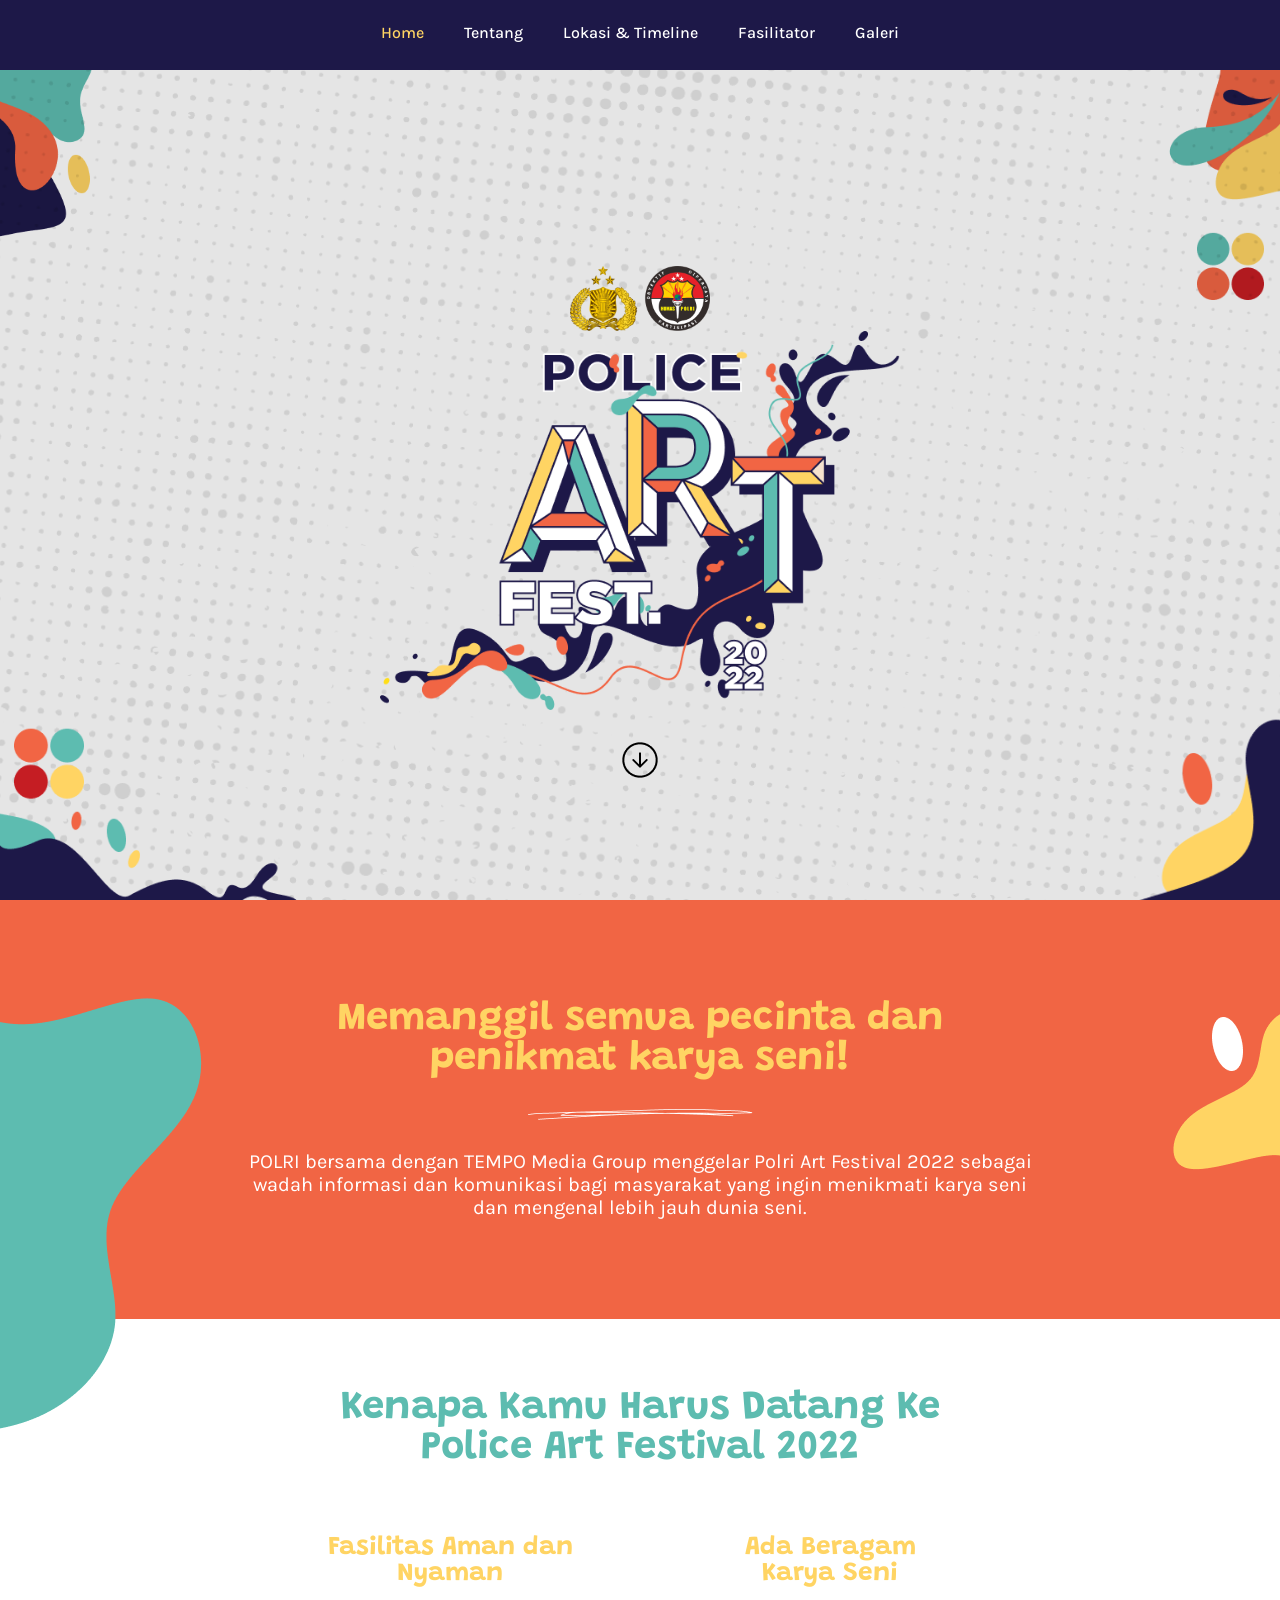
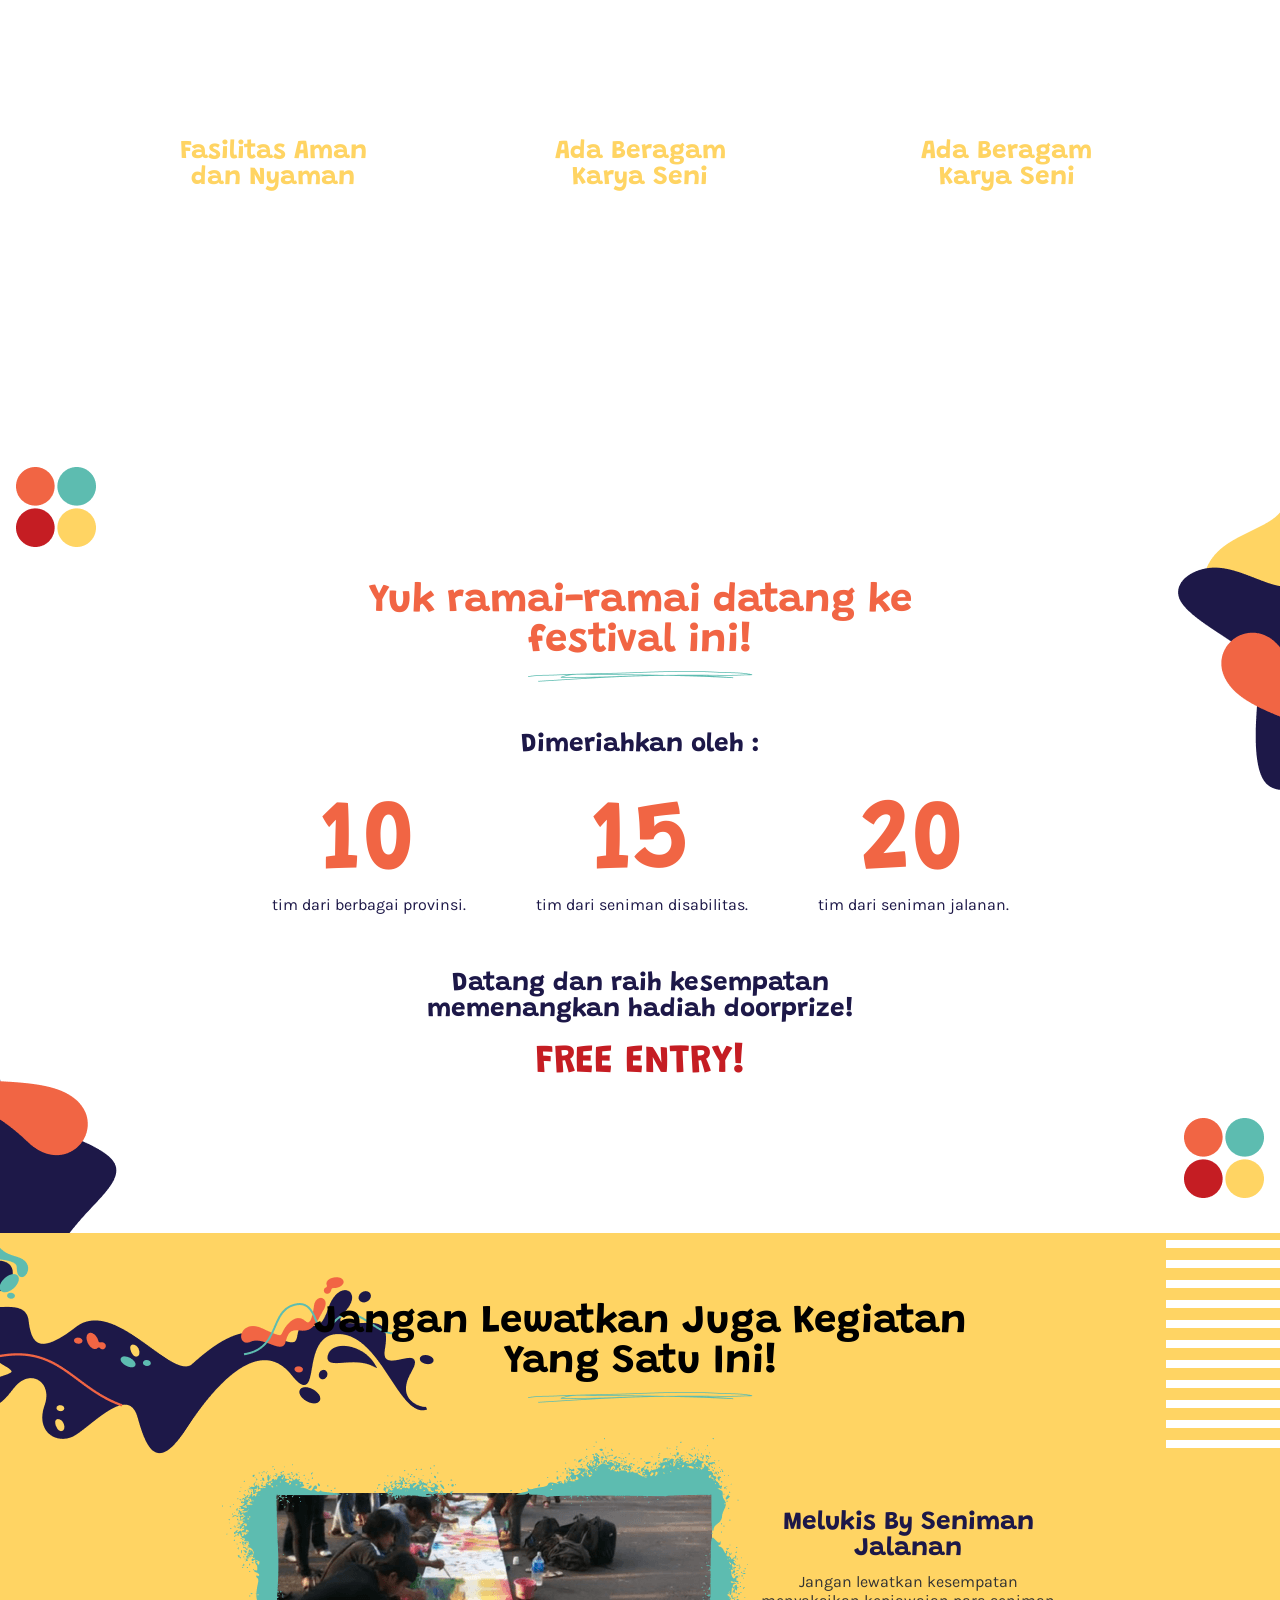
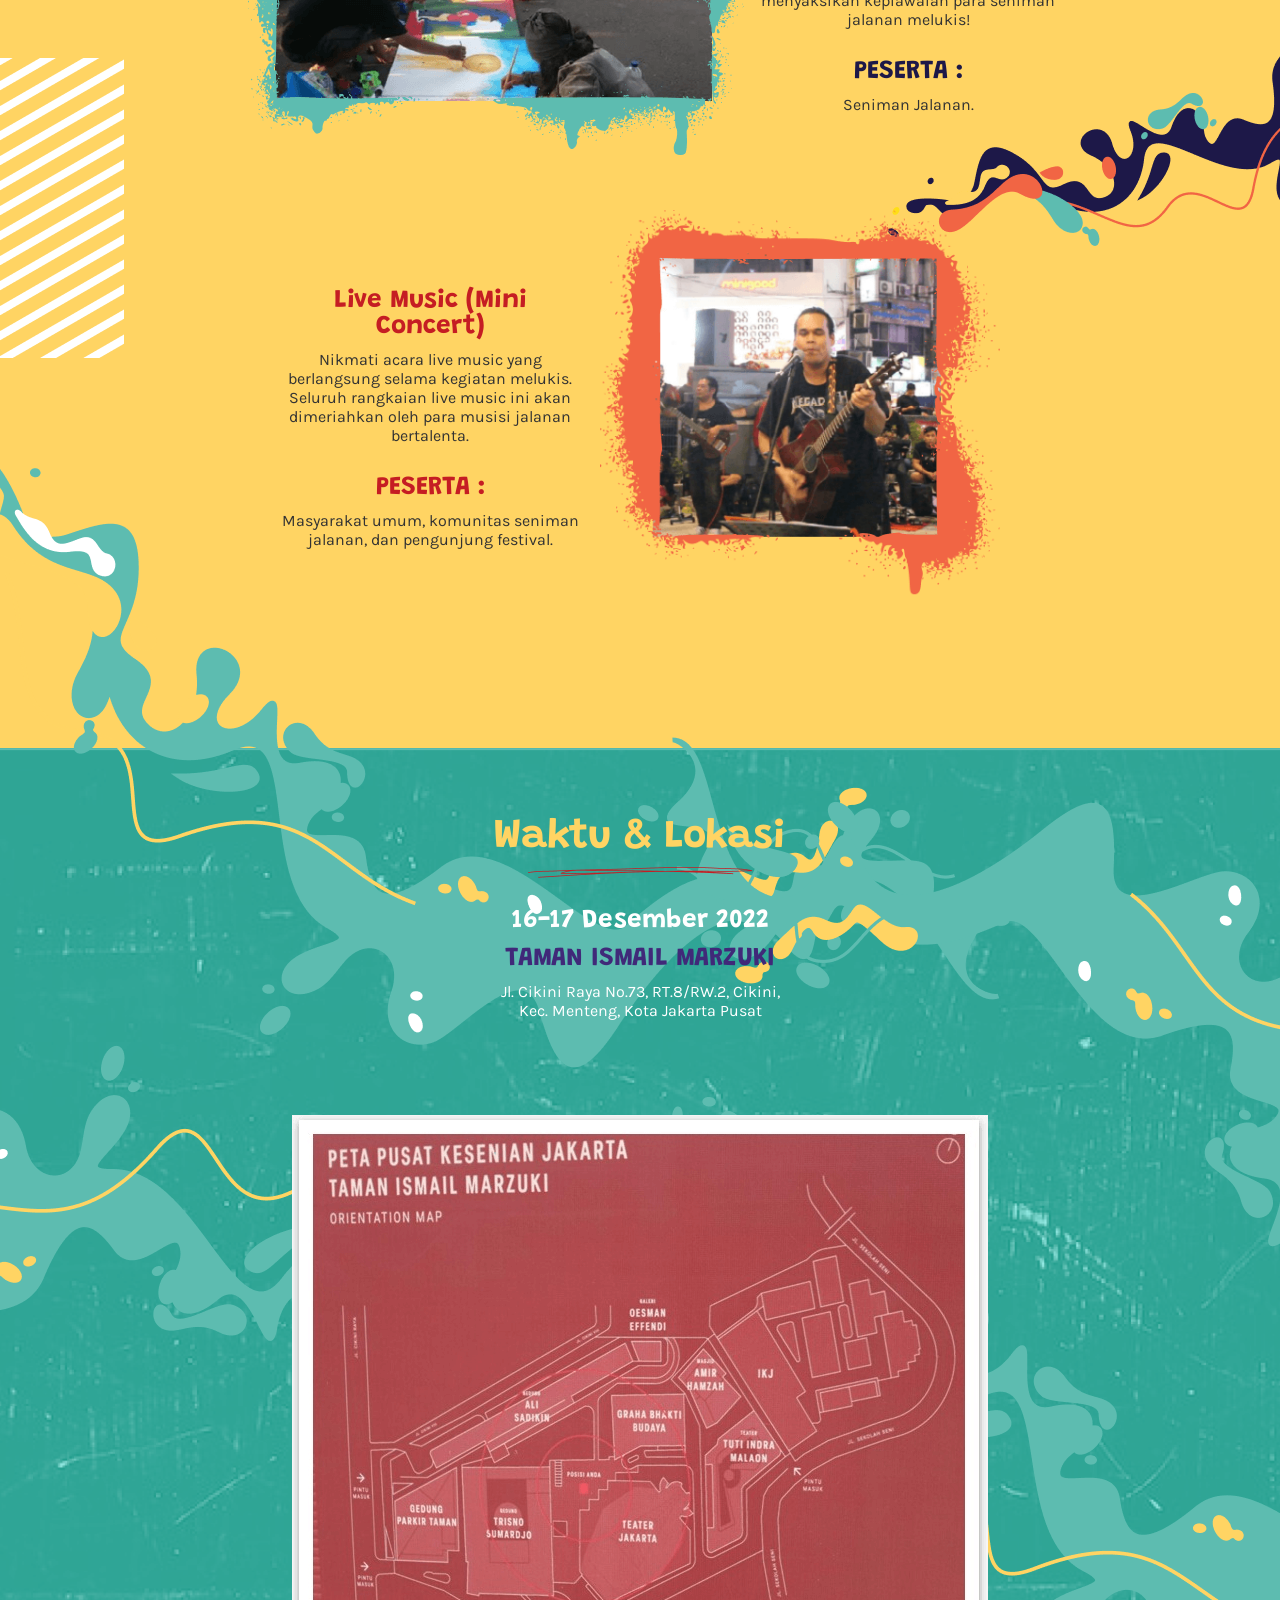
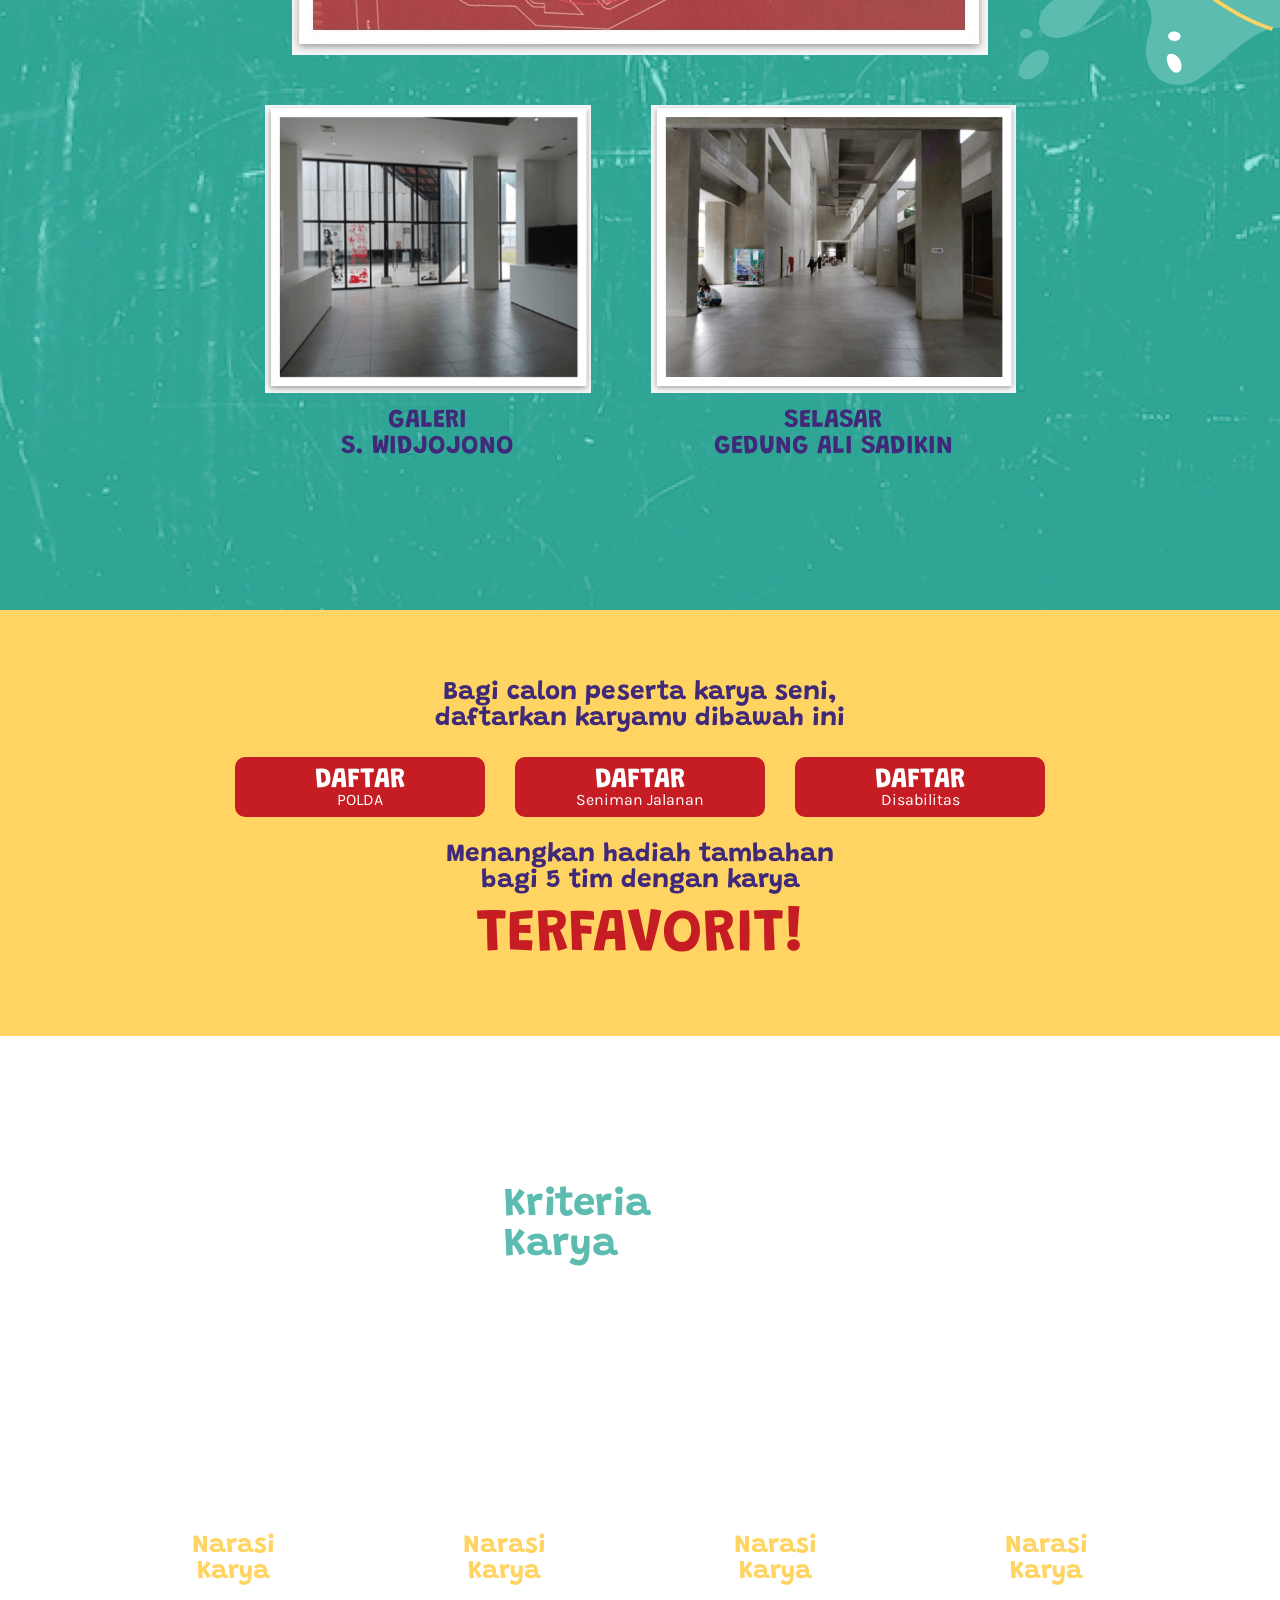
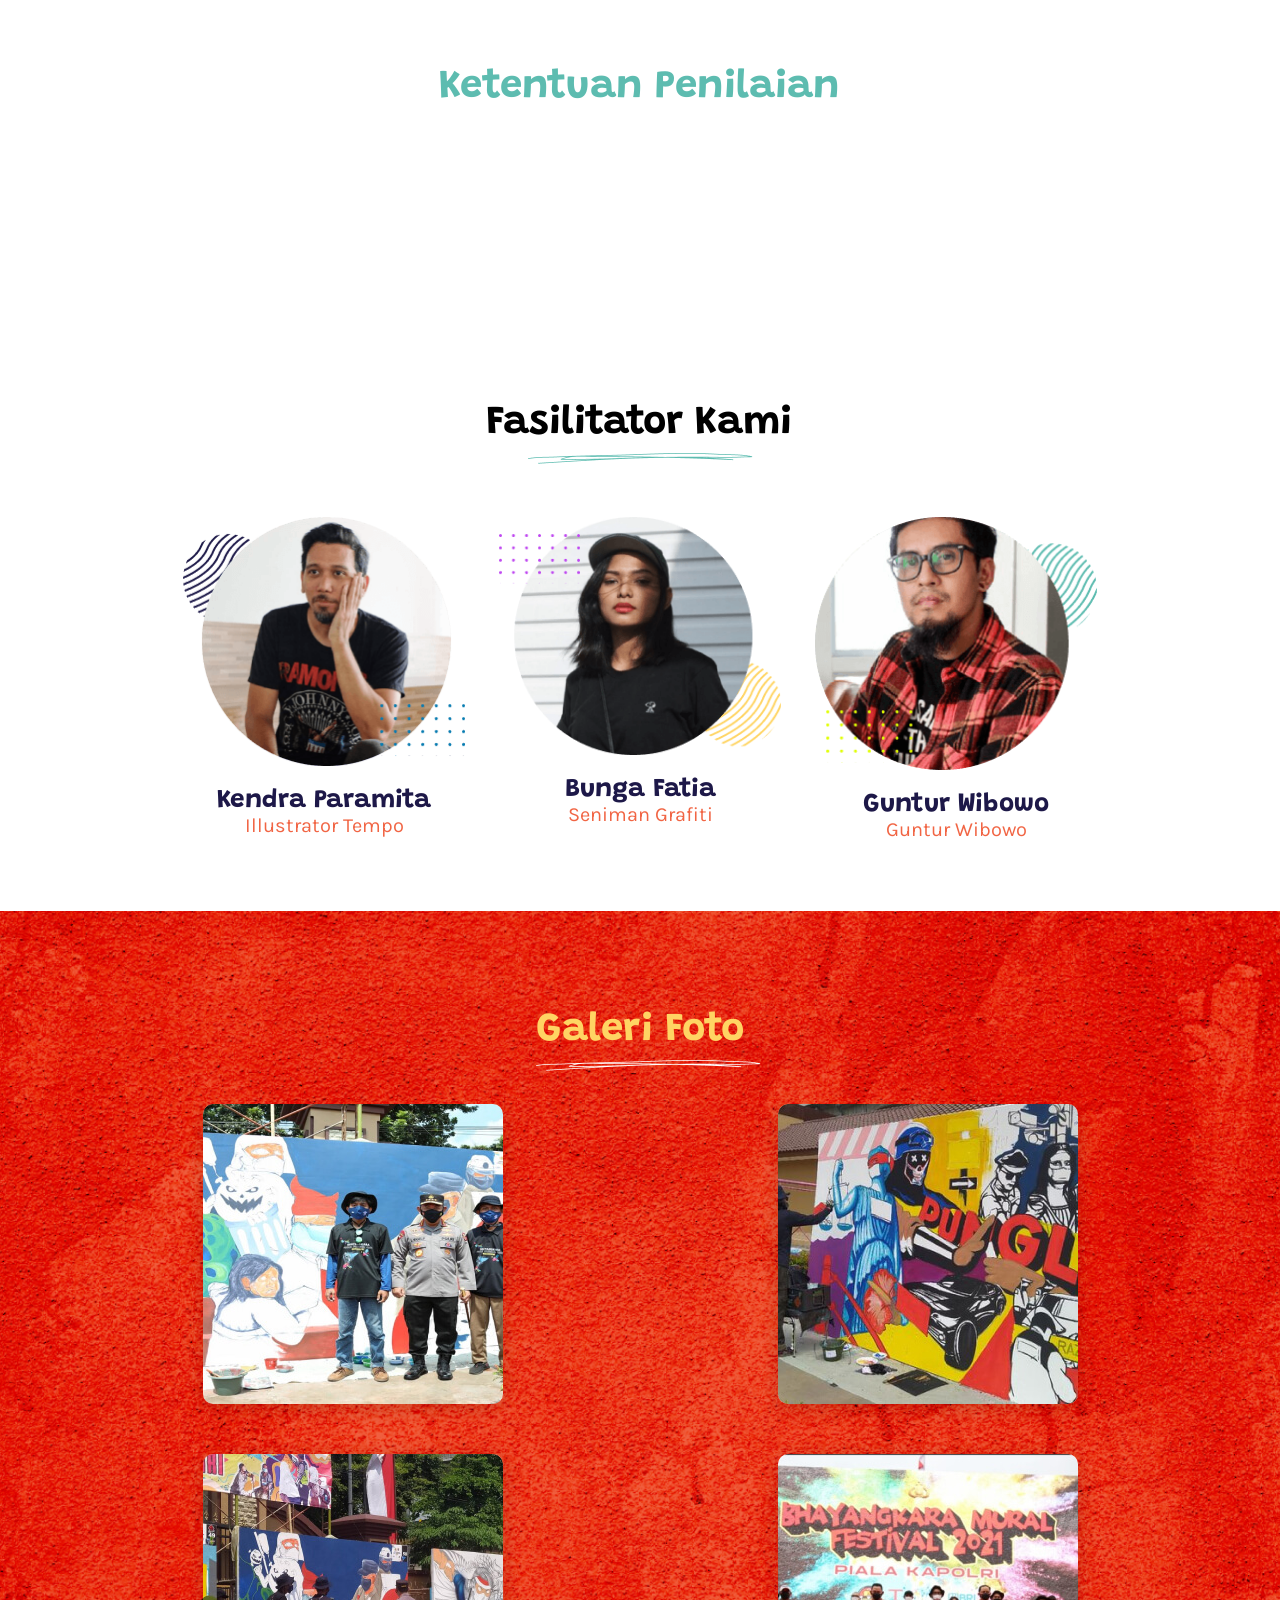
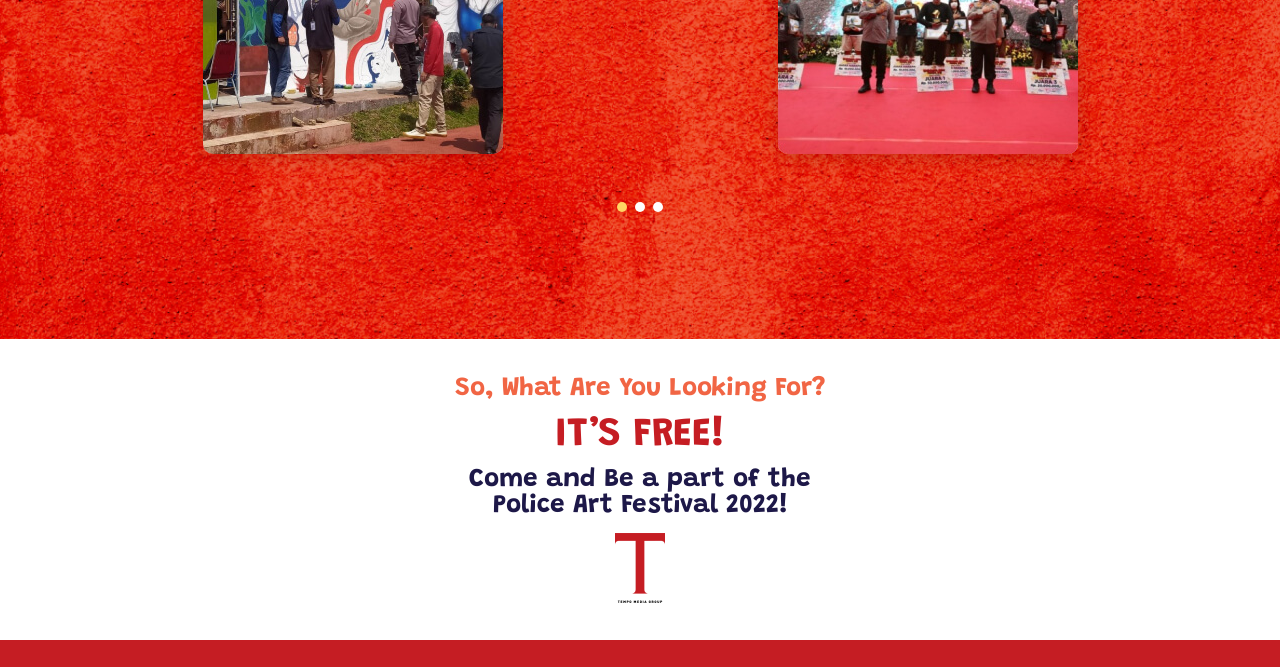
==== index.html @ c900b2f6 "change video" ====
<!DOCTYPE html>
<html lang="en">

<head>
    <meta charset="UTF-8">
    <meta http-equiv="X-UA-Compatible" content="IE=edge">
    <meta name="viewport" content="width=device-width, initial-scale=1.0">
    <title>POLICE ART FEST 2022</title>
    <link rel="shortcut icon" href="images/logo-polri.png" />
    <meta property="fb:app_id" content="114488588566911" />
    <meta property="og:site_name" content="POLICE ART FEST 2022" />
    <meta property="og:type" content="article" />
    <meta property="og:title" content="POLICE ART FEST 2022" />
    <meta property="og:image" content="images/thumbnail.jpg" />
    <meta property="og:description" content="POLRI bersama dengan TEMPO Media Group menggelar Polri Art Festival 2022 sebagai wadah informasi dan komunikasi bagi masyarakat yang ingin menikmati karya seni dan mengenal lebih jauh dunia seni." />
    <meta property="og:url" content="#" />
    <meta name="twitter:card" content="summary_large_image" />
    <meta name="twitter:description" content="POLRI bersama dengan TEMPO Media Group menggelar Polri Art Festival 2022 sebagai wadah informasi dan komunikasi bagi masyarakat yang ingin menikmati karya seni dan mengenal lebih jauh dunia seni." />
    <meta name="twitter:image" content="images/thumbnail.jpg" />
    <meta name="twitter:image:src" content="images/thumbnail.jpg" />
    <meta name="twitter:title" content="POLICE ART FEST 2022" />
    <!-- fonts -->
    <link rel="preconnect" href="https://fonts.googleapis.com">
    <link rel="preconnect" href="https://fonts.gstatic.com" crossorigin>
    <link href="https://fonts.googleapis.com/css2?family=Grandstander:wght@100;200;300;400;500;600;700;800;900&family=Karla:wght@200;300;400;500;600;700;800&display=swap" rel="stylesheet">
    <!-- css -->
    <link rel="stylesheet" type="text/css" href="css/swiper.min.css">
    <!-- <link rel="stylesheet" href="https://cdnjs.cloudflare.com/ajax/libs/Swiper/4.4.6/css/swiper.min.css"> -->
    <link rel="stylesheet" type="text/css" href="css/aos.css">
    <link rel="stylesheet" type="text/css" href="css/style.css">

</head>

<body>

    <div class="home" data-parallax="container">
        <div class="obj1">
            <img src="images/o-paf3.png" alt="obj1.png" data-scroll-speed="2">
        </div>
        <div class="obj2">
            <img src="images/o-paf2.png" alt="obj2.png" data-scroll-speed="2">
        </div>
        <div class="obj3">
            <img src="images/o-paf1.png" alt="obj3.png" data-scroll-speed="2">
        </div>
        <div class="obj7">
            <img src="images/o-paf4.png" alt="brush2.png" data-scroll-speed="2">
        </div>

        <header class="header">
            <div class="container">
                <nav class="navbar">
                    <div class="logo">
                        <a href="./">
                            <div class="logo__wrap">
                                <img class="logo-tribun" src="images/logo_paf.png" alt="">
                            </div>
                        </a>
                    </div>
                    <div class="push-left">
                        <button id="menu-toggler" data-class="menu-active" class="hamburger">
                            <span class="hamburger-line hamburger-line-top"></span>
                            <span class="hamburger-line hamburger-line-middle"></span>
                            <span class="hamburger-line hamburger-line-bottom"></span>
                          </button>
                        <ul id="primary-menu" class="menu nav-menu">
                            <li id="close1" class="menu-item current-menu-item"><a class="nav__link" href="#home">Home</a></li>
                            <li id="close2" class="menu-item current-menu-item"><a class="nav__link" href="#tentang">Tentang</a></li>
                            <li id="close3" class="menu-item current-menu-item"><a class="nav__link" href="#waktu">Lokasi & Timeline</a></li>
                            <li id="close4" class="menu-item current-menu-item"><a class="nav__link" href="#fasilitator">Fasilitator</a></li>
                            <li id="close5" class="menu-item current-menu-item"><a class="nav__link" href="#galeri">Galeri</a></li>
                        </ul>
                    </div>
                </nav>
            </div>
        </header>
        <section class="home__content page-section" id="home">
            <div class="container">
                <div class="home__logo parallaxed" data-depth="5">
                    <div class="logo4">
                        <img src="images/logo_paf.png" alt="logo paf">
                    </div>
                </div>
                <div class="home___title" id="hero">
                    <div class="home__title--2 parallaxed" data-depth="0.85">
                        <img src="images/hero.png" alt="festival.png">
                    </div>
                </div>

                <div class="home__arow">
                    <img src="images/arrow-down.png" alt="">
                </div>
            </div>
        </section>
    </div>
    <div class="about pt pb">
        <div class="about__obj1" data-scroll-speed="10">
            <img src="images/o-paf5.png" alt="">
        </div>
        <div class="about__obj2" data-scroll-speed="10">
            <img src="images/o-paf6.png" alt="">
        </div>
        <div class="container">
            <div class="about__title" data-aos="fade-up">
                Memanggil semua pecinta dan penikmat karya seni!
                <img class="line-title1" src="images/line-title1.png" alt="">
            </div>
            <div class="about__video" data-aos="fade-up" data-aos-delay="500">
                <div id="player">
                </div>
            </div>
            <div class="about__text" data-aos="fade-up" data-aos-delay="700">
                <p>
                    POLRI bersama dengan TEMPO Media Group menggelar Polri Art Festival 2022 sebagai wadah informasi dan komunikasi bagi masyarakat yang ingin menikmati karya seni dan mengenal lebih jauh dunia seni.
                </p>
            </div>
        </div>
    </div>
    <div class="info pt pb" id="bg-info">
        <div class="container" id="tentang">
            <div class="info__title" data-aos="fade-up">
                Kenapa Kamu Harus Datang Ke Police Art Festival 2022
                <img class="line-title1" src="images/line-title1.png" alt="">
            </div>
            <div class="info__wrap">
                <div class="info__item" data-aos="fade-up" data-aos-delay="500">
                    <h1>Fasilitas Aman dan Nyaman</h1>
                    <p>
                        Karena merupakan acaranya POLRI, udah pasti festival yang satu ini aman, nyaman, dengan tetap mengikuti protokol kesehatan!
                    </p>
                </div>
                <div class="info__item" data-aos="fade-up" data-aos-delay="700">
                    <h1>Ada Beragam Karya Seni</h1>
                    <p>
                        Dalam Police Art Festival, beragam karya mural akan mendominasi. Meski begitu, ada juga beragam karya seni lainnya yang bisa kamu nikmati.
                    </p>
                </div>
            </div>
            <div class="info__wrap">
                <div class="info__item" data-aos="fade-up" data-aos-delay="900">
                    <h1>Fasilitas Aman dan Nyaman</h1>
                    <p>
                        Karena merupakan acaranya POLRI, udah pasti festival yang satu ini aman, nyaman, dengan tetap mengikuti protokol kesehatan!
                    </p>
                </div>
                <div class="info__item" data-aos="fade-up" data-aos-delay="1100">
                    <h1>Ada Beragam Karya Seni</h1>
                    <p>
                        Dalam Police Art Festival, beragam karya mural akan mendominasi. Meski begitu, ada juga beragam karya seni lainnya yang bisa kamu nikmati.
                    </p>
                </div>
                <div class="info__item" data-aos="fade-up" data-aos-delay="1300">
                    <h1>Ada Beragam Karya Seni</h1>
                    <p>
                        Dalam Police Art Festival, beragam karya mural akan mendominasi. Meski begitu, ada juga beragam karya seni lainnya yang bisa kamu nikmati.
                    </p>
                </div>
            </div>
        </div>
    </div>
    <div class="kegiatan pt pb" id="bgkegiatan">
        <div class="kegiatan__obj-1">
            <img src="images/o-paf7.png" alt="">
        </div>
        <div class="kegiatan__obj-2">
            <img src="images/o-paf8.png" alt="">
        </div>
        <div class="kegiatan__obj-3">
            <img src="images/o-paf9.png" alt="">
        </div>
        <div class="kegiatan__obj-4">
            <img src="images/o-paf7.png" alt="">
        </div>
        <div class="container">
            <div class="kegiatan__ttl" data-aos="fade-up">
                Yuk ramai-ramai datang ke festival ini!
                <img class="line-title1" src="images/title-line2.png" alt="">
            </div>
            <div class="kegiatan__oleh">
                Dimeriahkan oleh :
            </div>
            <div class="kegiatan__wrap">
                <div class="kegiatan__item" data-aos="fade-up" data-aos-delay="500">
                    <div class="kegiatan__item--number">10</div>
                    <div class="kegiatan__item--text">tim dari berbagai provinsi.</div>
                </div>
                <div class="kegiatan__item" data-aos="fade-up" data-aos-delay="700">
                    <div class="kegiatan__item--number">15</div>
                    <div class="kegiatan__item--text">tim dari seniman disabilitas.</div>
                </div>
                <div class="kegiatan__item" data-aos="fade-up" data-aos-delay="900">
                    <div class="kegiatan__item--number">20</div>
                    <div class="kegiatan__item--text">tim dari seniman jalanan.</div>
                </div>
            </div>
            <div class="kegiatan__hadiah" data-aos="fade-up" data-aos-delay="1100">
                Datang dan raih kesempatan memenangkan hadiah doorprize!
            </div>
            <div class="kegiatan__free" data-aos="fade-up" data-aos-delay="1100">
                FREE ENTRY!
            </div>
        </div>
    </div>
    <div class="tema pt pb page-section" id="tema">
        <div class="tema__obj-1" data-scroll-speed="10">
            <img src="images/ornament-paf1.png" alt="">
        </div>
        <div class="tema__obj-2" data-scroll-speed="10">
            <img src="images/ornament-paf2.png" alt="">
        </div>
        <div class="tema__obj-3" data-scroll-speed="10">
            <img src="images/tema3.png" alt="">
        </div>
        <div class="tema__obj-4" data-scroll-speed="10">
            <img src="images/tema4.png" alt="">
        </div>
        <div class="container">
            <div class="tema__title" data-aos="fade-up">
                Jangan Lewatkan Juga Kegiatan Yang Satu Ini!
                <img class="line-title1" src="images/title-line2.png" alt="">
            </div>
            <div class="tema__wrap">
                <div class="tema__photo" data-aos="fade-up" data-aos-delay="500">
                    <img src="images/tema1.png" alt="">
                </div>
                <div class="tema__text" data-aos="fade-up" data-aos-delay="700">
                    <h1>Melukis By Seniman Jalanan</h1>
                    <p>Jangan lewatkan kesempatan menyaksikan kepiawaian para seniman jalanan melukis!
                    </p>
                    <h1>PESERTA :
                    </h1>
                    <p>Seniman Jalanan.</p>
                </div>
            </div>
            <div class="tema__wrap wrap-mobile">
                <div class="tema__text" data-aos="fade-up" data-aos-delay="500">
                    <h1 class="colortema">Live Music (Mini Concert)
                    </h1>
                    <p>Nikmati acara live music yang berlangsung selama kegiatan melukis. Seluruh rangkaian live music ini akan dimeriahkan oleh para musisi jalanan bertalenta.</p>
                    <h1 class="colortema">PESERTA :
                    </h1>
                    <p>Masyarakat umum, komunitas seniman jalanan, dan pengunjung festival.</p>
                </div>
                <div class="tema__photo2" data-aos="fade-up" data-aos-delay="700">
                    <img src="images/tema2.png" alt="">
                </div>
            </div>
        </div>
    </div>
    <div class="waktu pt pb" id="waktu">
        <div class="waktu__obj-1" data-scroll-speed="7">
            <img src="images/o-paf12.png" alt="">
        </div>
        <div class="waktu__obj-2" data-scroll-speed="7">
            <img src="images/o-paf14.png" alt="">
        </div>
        <div class="waktu__obj-3" data-scroll-speed="7">
            <img src="images/o-paf13.png" alt="">
        </div>
        <div class="waktu__obj-4" data-scroll-speed="7">
            <img src="images/o-paf15.png" alt="">
        </div>
        <div class="container">
            <div class="waktu__title" data-aos="fade-up">
                Waktu & Lokasi
                <img class="line-title1" src="images/line3.png" alt="">
            </div>
            <div class="waktu__date" data-aos="fade-up" data-aos-delay="500">
                16-17 Desember 2022
            </div>
            <div class="waktu__tempat" data-aos="fade-up" data-aos-delay="700">
                TAMAN ISMAIL MARZUKI
            </div>
            <div class="waktu__jl" data-aos="fade-up" data-aos-delay="900">
                Jl. Cikini Raya No.73, RT.8/RW.2, Cikini, Kec. Menteng, Kota Jakarta Pusat
            </div>
            <div class="waktu__photo1" data-aos="fade-up" data-aos-delay="1100">
                <img src="images/photo1.png" alt="">
            </div>
            <div class="waktu__wrap">
                <div class="waktu__item1" data-aos="fade-up" data-aos-delay="1300">
                    <img src="images/photo2.png" alt="">
                    <h1>GALERI<br> S. WIDJOJONO</h1>
                </div>
                <div class="waktu__item2" data-aos="fade-up" data-aos-delay="1500">
                    <img src="images/photo3.png" alt="">
                    <h1>SELASAR<br> GEDUNG ALI SADIKIN</h1>
                </div>
            </div>
        </div>
    </div>
    <div class="favorit pt pb">
        <div class="container">
            <div class="favorit__title" data-aos="fade-up" data-aos-delay="500">
                Bagi calon peserta karya seni, daftarkan karyamu dibawah ini
            </div>
            <div class="favorit__wrap">
                <a href="https://bit.ly/PoliceArtFest2022" target="_blank">
                    <div class="btn-regis" data-aos="fade-up" data-aos-delay="500">
                        <div class="btn-regis__1">DAFTAR</div>
                        <div class="btn-regis__2">POLDA</div>
                    </div>
                </a>
                <a href="https://bit.ly/PAF2022-Seniman" target="_blank">
                    <div class="btn-regis" data-aos="fade-up" data-aos-delay="700">
                        <div class="btn-regis__1">DAFTAR</div>
                        <div class="btn-regis__2">Seniman Jalanan</div>
                    </div>
                </a>
                <a href="https://bit.ly/PAF2022-Difabel" target="_blank">
                    <div class="btn-regis" data-aos="fade-up" data-aos-delay="900">
                        <div class="btn-regis__1">DAFTAR</div>
                        <div class="btn-regis__2">Disabilitas</div>
                    </div>
                </a>
            </div>
            <div class="favorit__title" data-aos="fade-up" data-aos-delay="500">
                Menangkan hadiah tambahan bagi 5 tim dengan karya
            </div>
            <div class="favorit__text" data-aos="fade-up" data-aos-delay="700">
                TERFAVORIT!
            </div>
        </div>
    </div>
    <div class="kategori pt pb" id="bgkategori">
        <div class="kategori__obj-1">
            <img src="images/o-paf10.png" alt="">
        </div>

        <div class="kategori__obj-2">
            <img src="images/o-paf11.png" alt="">
        </div>
        <div class="container">
            <div class="kategori__title" data-aos="fade-up">
                Kriteria Karya
                <img class="line-title1" src="images/line-title1.png" alt="">
            </div>
            <div class="kategori__text" data-aos="fade-up" data-aos-delay="500">
                Seluruh karya seni akan melalui sistem kurasi berikut ini:
            </div>
            <div class="kategori__wrap">
                <div class="kategori__item" data-aos="fade-up" data-aos-delay="500">
                    <img src="images/k1.png" alt="">
                    <p>
                        Narasi<br> Karya
                    </p>
                </div>
                <div class="kategori__item" data-aos="fade-up" data-aos-delay="700">
                    <img src="images/k2.png" alt="">
                    <p>
                        Narasi<br> Karya
                    </p>
                </div>
                <div class="kategori__item" data-aos="fade-up" data-aos-delay="900">
                    <img src="images/k3.png" alt="">
                    <p>
                        Narasi<br> Karya
                    </p>
                </div>
                <div class="kategori__item" data-aos="fade-up" data-aos-delay="1200">
                    <img src="images/k4.png" alt="">
                    <p>
                        Narasi<br> Karya
                    </p>
                </div>
            </div>
            <div class="kategori__title2" data-aos="fade-up" data-aos-delay="500">
                Ketentuan Penilaian
                <img class="line-title1" src="images/line-title1.png" alt="">
            </div>
            <div class="kategori__text2" data-aos="fade-up" data-aos-delay="700">
                <p>• Penilaian ini dilaksanakan oleh fasilitator</p>
                <p>• Keputusan fasilitator bersifat mutlak dan tidak dapat diganggu gugat.
                </p>
            </div>
        </div>
    </div>
    <div class="fasilitator pt pb page-section" id="fasilitator">
        <div class="container">
            <div class="fasilitator__title" data-aos="fade-up">
                Fasilitator Kami
                <img class="line-title1" src="images/title-line2.png" alt="">
            </div>
            <div class="fasilitator__wrap">
                <div class="fasilitator__item" data-aos="fade-up" data-aos-delay="500">
                    <img src="images/f1.png" alt="">
                    <h1>Kendra Paramita</h1>
                    <p>Illustrator Tempo</p>
                </div>
                <div class="fasilitator__item" data-aos="fade-up" data-aos-delay="700">
                    <img src="images/f2.png" alt="">
                    <h1>Bunga Fatia</h1>
                    <p>Seniman Grafiti</p>
                </div>
                <div class="fasilitator__item" data-aos="fade-up" data-aos-delay="900">
                    <img src="images/f3.png" alt="">
                    <h1>Guntur Wibowo</h1>
                    <p>Guntur Wibowo</p>
                </div>
            </div>
        </div>
    </div>
    <div class="galeri pt pb page-section" id="galeri">
        <div class="container">
            <div class="galeri__title" data-aos="fade-up">
                Galeri Foto
                <img class="line-title1" src="images/line-title1.png" alt="">
            </div>
            <div class="swiper-container" data-aos="fade-up" data-aos-delay="500">
                <div class="swiper-wrapper grid-container">
                    <div class="swiper-slide">
                        <div class="galeri__item">
                            <img src="images/g1.jpg" alt="">
                        </div>
                    </div>
                    <div class="swiper-slide">
                        <div class="galeri__item">
                            <img src="images/g2.jpg" alt="">
                        </div>
                    </div>
                    <div class="swiper-slide">
                        <div class="galeri__item">
                            <img src="images/g3.jpg" alt="">
                        </div>
                    </div>
                    <div class="swiper-slide">
                        <div class="galeri__item">
                            <img src="images/g4.jpg" alt="">
                        </div>
                    </div>
                    <div class="swiper-slide">
                        <div class="galeri__item">
                            <img src="images/g5.jpg" alt="">
                        </div>
                    </div>
                    <div class="swiper-slide">
                        <div class="galeri__item">
                            <img src="images/g1.jpg" alt="">
                        </div>
                    </div>
                    <div class="swiper-slide">
                        <div class="galeri__item">
                            <img src="images/g2.jpg" alt="">
                        </div>
                    </div>
                    <div class="swiper-slide">
                        <div class="galeri__item">
                            <img src="images/g3.jpg" alt="">
                        </div>
                    </div>
                    <div class="swiper-slide">
                        <div class="galeri__item">
                            <img src="images/g4.jpg" alt="">
                        </div>
                    </div>
                    <div class="swiper-slide">
                        <div class="galeri__item">
                            <img src="images/g5.jpg" alt="">
                        </div>
                    </div>
                </div>
                <!-- Add Pagination -->
                <div class="swiper-pagination"></div>
            </div>
            <!-- <div class="swiper-container2" data-aos="fade-up" data-aos-delay="500">
                <div class="swiper-wrapper grid-container">
                    <div class="swiper-slide">
                        <div class="galeri__item">
                            <img src="images/g1.jpg" alt="">
                        </div>
                    </div>
                    <div class="swiper-slide">
                        <div class="galeri__item">
                            <img src="images/g2.jpg" alt="">
                        </div>
                    </div>
                    <div class="swiper-slide">
                        <div class="galeri__item">
                            <img src="images/g3.jpg" alt="">
                        </div>
                    </div>
                    <div class="swiper-slide">
                        <div class="galeri__item">
                            <img src="images/g4.jpg" alt="">
                        </div>
                    </div>
                    <div class="swiper-slide">
                        <div class="galeri__item">
                            <img src="images/g5.jpg" alt="">
                        </div>
                    </div>
                    <div class="swiper-slide">
                        <div class="galeri__item">
                            <img src="images/g1.jpg" alt="">
                        </div>
                    </div>
                    <div class="swiper-slide">
                        <div class="galeri__item">
                            <img src="images/g2.jpg" alt="">
                        </div>
                    </div>
                    <div class="swiper-slide">
                        <div class="galeri__item">
                            <img src="images/g3.jpg" alt="">
                        </div>
                    </div>
                    <div class="swiper-slide">
                        <div class="galeri__item">
                            <img src="images/g4.jpg" alt="">
                        </div>
                    </div>
                    <div class="swiper-slide">
                        <div class="galeri__item">
                            <img src="images/g5.jpg" alt="">
                        </div>
                    </div>
                </div>
                <div class="swiper-pagination"></div>
            </div> -->
        </div>
    </div>
    <footer>
        <div class="footer__text">
            So, What Are You Looking For?
        </div>
        <div class="footer__text1">
            IT’S FREE!
        </div>
        <div class="footer__text2">
            Come and Be a part of the Police Art Festival 2022!
        </div>
        <div class="logo-4">
            <img src="images/logo-tempo.png" alt="">
        </div>
        <div class="footer__bottom"></div>
    </footer>


    <!--back to top-->
    <div class="m-backtotop " aria-hidden="true ">
        <div class="arrow-back">
            <img src="images/top.png " alt="top.png ">
        </div>
    </div>

    <div class="modal fade" id="videoModal" data-bs-backdrop="static" data-bs-keyboard="false" tabindex="-1" aria-labelledby="videoModalLabel" aria-hidden="true">
        <div class="modal-overlay modal-toggle"></div>
        <div class="modal-wrapper modal-transition">
            <div class="modal-dialog">
                <div class="modal-content">
                    <div class="modal-body">
                        <div class="modal-body__item">
                            <h1>PERINGATAN </h1>
                            <p>Tombol ini khusus diakses oleh Polda RI. Klik OK bagi Polda yang ingin submit data. Klik KEMBALI jika ingin mendaftar dari jalur umum.</p>
                            <div class="itemGrid btn-center">

                                <div class="btn-modal modal-close modal-toggle">
                                    <button>KEMBALI</button>
                                </div>
                                <a href="submit-data.html">
                                    <div class="btn-modal">
                                        <button>OK</button>
                                    </div>
                                </a>
                            </div>
                        </div>
                    </div>
                </div>
            </div>
        </div>
    </div>


    <script type="text/javascript" src="js/jquery.min.js"></script>
    <script type="text/javascript" src="js/gsap-latest-beta.min.js"></script>
    <script type="text/javascript" src="js/swiper.min.js"></script>
    <script type="text/javascript" src="js/aos.js"></script>
    <script type="text/javascript" src="js/engine-home.js"></script>

    <script>
        AOS.init();
    </script>

</body>

</html>
---- css/style.css ----
*,
::after,
::before {
    padding: 0;
    margin: 0;
    box-sizing: border-box;
    list-style: none;
    text-decoration: none
}

body {
    /* font-family: 'Grandstander', cursive; */
    font-family: 'Karla', sans-serif;
    font-size: 1rem;
    font-weight: 400;
    line-height: 1.5;
    color: #000000;
    background: #ffffff;
    overflow-x: hidden;
}

.loader {
    width: 200px;
    height: 60px;
    position: absolute;
    left: 50%;
    top: 50%;
    transform: translate(-50%, -50%)
}

.circle {
    width: 20px;
    height: 20px;
    position: absolute;
    border-radius: 50%;
    background-color: #fff;
    left: 15%;
    transform-origin: 50%;
    animation: circle .5s alternate infinite ease
}

@keyframes circle {
    0% {
        top: 60px;
        height: 5px;
        border-radius: 50px 50px 25px 25px;
        transform: scaleX(1.7)
    }
    40% {
        height: 20px;
        border-radius: 50%;
        transform: scaleX(1)
    }
    100% {
        top: 0
    }
}

.circle:nth-child(2) {
    left: 45%;
    animation-delay: .2s
}

.circle:nth-child(3) {
    left: auto;
    right: 15%;
    animation-delay: .3s
}

.shadow {
    width: 20px;
    height: 4px;
    border-radius: 50%;
    background-color: rgba(0, 0, 0, .5);
    position: absolute;
    top: 62px;
    transform-origin: 50%;
    z-index: -1;
    left: 15%;
    filter: blur(1px);
    animation: shadow .5s alternate infinite ease
}

@keyframes shadow {
    0% {
        transform: scaleX(1.5)
    }
    40% {
        transform: scaleX(1);
        opacity: .7
    }
    100% {
        transform: scaleX(.2);
        opacity: .4
    }
}

.shadow:nth-child(4) {
    left: 45%;
    animation-delay: .2s
}

.shadow:nth-child(5) {
    left: auto;
    right: 15%;
    animation-delay: .3s
}

.loader span {
    position: absolute;
    top: 75px;
    font-family: Lato;
    font-size: 20px;
    letter-spacing: 12px;
    color: #fff;
    left: 15%
}

#preloader {
    background: #90D1EC;
    height: 100vh;
    width: 100%;
    z-index: 100;
    position: fixed;
    overflow: hidden
}

#loader img {
    width: 350px
}

.display-table {
    display: table;
    width: 100%;
    height: 100%;
    position: relative;
    z-index: 1
}

.display-center {
    display: table-cell;
    vertical-align: middle;
    text-align: center;
    width: 100%;
    height: 100%
}

.vipsequis__preload {
    width: 300px;
    height: 183px;
    margin: auto;
    position: relative;
    padding: 0 10px;
    display: flex;
    justify-content: center;
    align-items: center
}

.vipsequis__preload div {
    position: absolute;
    text-align: center
}

.preloadAnimateFirst {
    -webkit-animation: preloadAnimateFirst 1s infinite alternate both;
    animation: preloadAnimateFirst 1s infinite alternate both
}

a {
    text-decoration: none;
    color: inherit
}

img {
    object-fit: cover;
    object-position: 50% 50%;
    vertical-align: middle;
    width: 100%
}

::selection {
    background: #F36F21;
    color: #fff
}

::-moz-selection {
    background: #F36F21;
    color: #fff
}

::-webkit-scrollbar-track {
    -webkit-box-shadow: inset 0 0 5px rgba(0, 0, 0, .3);
    background-color: #f5f5f5
}

::-webkit-scrollbar {
    width: 4px;
    background-color: #f5f5f5
}

::-webkit-scrollbar-thumb {
    background: #00529D
}

p {
    line-height: 24px
}

h1 {
    font-size: 24px;
    line-height: 24px;
    font-weight: 700;
}

ol {
    padding: 0
}

ol li {
    padding: 5px;
    margin-left: 35px;
    list-style: decimal
}

.pt {
    padding-top: 70px
}

.pb {
    padding-bottom: 70px
}

.pb2 {
    padding-bottom: 20px;
}

.pt2 {
    padding-top: 20px;
}

.pt5 {
    padding-top: 50px;
}

.mr3 {
    margin-bottom: 30px;
}

.itemGrid {
    display: flex;
    justify-content: space-between
}

.container {
    position: relative;
    max-width: 1100px;
    width: 100%;
    padding: 0;
    margin: 0 auto
}

.container2 {
    position: relative;
    max-width: 850px;
    width: 100%;
    padding: 0;
    margin: 0 auto
}

.header {
    min-height: 70px;
    background: #1D1848;
    display: flex;
    align-items: center;
}

.logo {
    max-width: 200px
}

.navbar {
    align-items: center;
    background: #1D1848;
    display: flex;
    flex-direction: row
}

.center-nav {
    justify-content: center;
}

.push-left {
    margin: 0px auto;
}

.fixed {
    position: fixed !important;
}

li.menu-item.current-menu-item {
    padding: 0px
}

.dropdown,
.dropdown2 {
    position: relative;
    display: inline-block;
    cursor: pointer;
}

.icon-dropdown,
.icon-dropdown2 {
    -webkit-transition: 0.3s ease-out;
    -moz-transition: 0.3s ease-out;
    transition: 0.3s ease-out;
}

.dropdown:hover .icon-dropdown,
.dropdown2:hover .icon-dropdown2 {
    -webkit-transform: rotateZ(180deg);
    -moz-transform: rotateZ(180deg);
    transform: rotateZ(180deg);
}

.dropdown img,
.dropdown2 img {
    width: 24px;
}

.dropdown-content,
.dropdown-content2 {
    display: none;
    position: absolute;
    background-color: #ffffff;
    min-width: 160px;
    border-radius: 10px;
    box-shadow: 0px 8px 16px 0px rgb(0 0 0 / 20%);
    z-index: 1;
    cursor: pointer;
}

.dropdown-content a,
.dropdown-content2 a {
    text-decoration: none;
    display: block;
}

.dropdown-content li,
.dropdown-content2 li {
    background: linear-gradient(to left, #ffffff 50%, rgb(247, 249, 250) 0%) right;
    background-size: 200%;
    transition: .5s ease-out;
}

.dropdown-content li:first-child,
.dropdown-content2 li:first-child {
    border-bottom: 1px solid #dee1e2;
    border-top-left-radius: 5px;
    border-top-right-radius: 5px;
}

.dropdown-content li:last-child,
.dropdown-content2 li:last-child {
    border-bottom-left-radius: 5px;
    border-bottom-right-radius: 5px;
}

.dropdown-content li:hover,
.dropdown-content2 li:hover {
    background-position: left;
}

.dropdown:hover .dropdown-content,
.dropdown2:hover .dropdown-content2 {
    display: block;
}

.hamburger {
    background: 0 0;
    border: none;
    cursor: pointer;
    display: none;
    outline: 0;
    height: 30px;
    position: relative;
    width: 30px;
    z-index: 99
}

@media screen and (max-width:768px) {
    .hamburger {
        display: inline-block
    }
}

.hamburger-line {
    background: #333333;
    height: 3px;
    position: absolute;
    left: 0;
    transition: all .2s ease-out;
    width: 100%
}

.hamburger:hover .hamburger-line {
    background: #333333
}

.hamburger-line-top {
    top: 3px
}

.menu-active .hamburger-line-top {
    top: 50%;
    transform: rotate(45deg) translatey(-50%)
}

.hamburger-line-middle {
    top: 50%;
    transform: translatey(-50%)
}

.menu-active .hamburger-line-middle {
    left: 50%;
    opacity: 0;
    width: 0
}

.hamburger-line-bottom {
    bottom: 3px
}

.menu-active .hamburger-line-bottom {
    bottom: 50%;
    transform: rotate(-45deg) translatey(50%)
}

.nav-menu {
    display: flex;
    list-style: none;
    margin: 0;
    padding: 0;
    transition: all .25s ease-in
}

.nav__vote {
    border: 1px solid #fff;
    box-sizing: border-box;
    border-radius: 5px;
    padding: 5px 15px
}

@media screen and (max-width:768px) {
    .nav-menu {
        background: #ffffff;
        flex-direction: column;
        justify-content: center;
        opacity: 0;
        position: absolute;
        top: -20px;
        right: 0;
        bottom: 0;
        left: 0;
        transform: translatey(-100%);
        text-align: center;
        height: 100vh;
        z-index: 10
    }
    .menu-active .nav-menu {
        transform: translatey(0);
        opacity: 1
    }
}

.nav-menu .menu-item a,
.nav-menu .menu-item div {
    font-weight: 500;
    font-size: 16px;
    line-height: 24px;
    text-align: center;
    display: block;
    margin: 0px;
    text-decoration: none;
    padding: 3px 20px;
    cursor: pointer;
    border-bottom: 4px solid transparent;
    -webkit-transition: all .1s ease-in-out;
    transition: all .1s ease-in-out;
}

@media screen and (max-width:768px) {
    .nav-menu .menu-item a {
        font-size: 20px;
        margin: 8px
    }
}

.sub-nav {
    border: 1px solid #ccc;
    display: none;
    position: absolute;
    background-color: #fff;
    padding: 5px 5px;
    list-style: none;
    width: 230px
}

@media screen and (max-width:768px) {
    .sub-nav {
        position: relative;
        width: 100%;
        display: none;
        background-color: rgba(0, 0, 0, .2);
        box-sizing: border-box
    }
}

.nav__link:hover {
    display: block;
    color: #FFD463;
}

.nav__link {
    display: inline-block;
    text-decoration: none;
    font-weight: 500;
    font-size: 16px;
    line-height: 24px;
    color: #FFFFFF;
    transition: width .3s;
}


/* .nav__link::after {
    content: '';
    display: block;
    width: 0px;
    height: 3px;
    left: 0;
    right: 0;
    text-align: center;
    margin: auto;
    background: #3A5AFF;
    transition: width .3s;
} */

.nav__link:hover::after {
    width: 50px;
}

.login {
    background: #00529D;
    border-radius: 8px;
    padding-bottom: 5px !important;
    color: #ffffff !important;
}

.login:hover {
    background: #FECB20;
}

.login::after {
    content: '';
    display: block;
    width: 100%;
    height: 4px;
    background: transparent !important;
    transition: width .3s;
}

.login::after:hover {
    width: 100%;
}

.dropdown-content a::after,
.dropdown-content2 a::after {
    content: '';
    display: block;
    width: 100%;
    height: 4px;
    background: transparent !important;
    transition: width .3s;
}

.sub-nav:hover {
    display: block
}

.user {
    background: #00529C;
    color: #ffffff !important;
    border-radius: 9px;
    padding: 10px 16px 6px 16px !important;
}

.fixshow {
    position: fixed;
    background: rgb(255 255 255 / 90%);
    top: 0;
    width: 100%;
    animation: smoothScroll .5s forwards;
    box-shadow: 1px 1px 8px rgb(0 0 0 / 30%);
    z-index: 1000
}

@keyframes smoothScroll {
    0% {
        transform: translateY(-50px)
    }
    100% {
        transform: translateY(0)
    }
}

.wrap {
    max-width: 948px;
    margin: 0 auto
}

.wrap2 {
    max-width: 1200px;
    margin: 0 auto
}

.title {
    font-family: 'Raleway', sans-serif;
    font-weight: bold;
    font-size: 40px;
    line-height: 64px;
    text-align: center;
    color: #333333;
}

.title2 {
    font-family: 'Raleway', sans-serif;
    font-weight: bold;
    font-size: 40px;
    line-height: 50px;
    text-align: left;
    color: #333333;
}


/* new */

.home {
    position: relative;
    height: 100vh;
    background: rgba(0, 0, 0, 0.1);
}

#home {
    background: url(../images/bghero.png);
    background-size: cover;
    background-position: center center;
    background-attachment: fixed;
}

.obj1 {
    position: absolute;
    bottom: -50px;
    right: 0;
}

.obj1 img {
    width: 100%;
}

.obj2 {
    position: absolute;
    bottom: -70px;
    left: 0px;
}

.obj2 img {
    width: 100%;
}

.obj3 {
    position: absolute;
    top: 0;
    left: 0px;
    z-index: -1;
}

.obj3 img {
    width: 100%;
}

.obj4 {
    position: absolute;
    top: 33%;
    z-index: -1;
    right: 0px;
    z-index: -1;
}

.obj4 img {
    width: 100px;
}

.obj5 {
    position: absolute;
    top: 33%;
    z-index: -1;
    left: 0px;
}

.obj5 img {
    width: 100%;
}

.obj7 {
    position: absolute;
    top: 0;
    right: 0;
    z-index: -1;
}

.obj7 img {
    width: 100%;
}

.home__logo {
    margin: 0px auto;
    text-align: center;
}

.home__Logo--wrap {
    display: flex;
    justify-content: center;
    align-items: center;
}

.home__content {
    display: flex;
    height: 100vh;
    padding-bottom: 5%;
    align-items: center;
}

.home__cta {
    text-align: center;
}

.home__cta img {
    width: 355px;
    margin-top: 27px;
}

.logo1 {
    width: 79px;
}

.logo2 {
    width: 35px;
    margin-right: 10px;
}

.logo3 {
    width: 55px;
}

.logo4 {
    width: 140px;
    margin: 0px auto;
}

.logo5 {
    width: 100px;
    margin-right: 15px;
}

.logo1 img,
.logo2 img,
.logo3 img,
.logo4 img {
    width: 100%;
}

.home___title {
    width: 100%;
}

.home__title--1 {
    width: 692px;
    margin: 0px auto;
}

.home__title--2 {
    width: 630.02px;
    margin: 0px auto;
}

.home__arow {
    text-align: center;
    margin-top: 30px;
    position: absolute;
    left: 0;
    right: 0;
    -webkit-animation: action 1s infinite alternate;
    animation: action 1s infinite alternate;
}

@-webkit-keyframes action {
    0% {
        transform: translateY(0);
    }
    100% {
        transform: translateY(-30px);
    }
}

@keyframes action {
    0% {
        transform: translateY(0);
    }
    100% {
        transform: translateY(-30px);
    }
}

.home__arow img {
    width: 40px;
}

.about {
    /* height: 100vh; */
    background: #F16544;
    z-index: 1;
    position: relative;
    display: flex;
    align-items: center;
    padding: 100px 0px;
}

.about__obj1 {
    position: absolute;
    left: 0;
    top: 20%;
}

.about__obj2 {
    position: absolute;
    right: 0;
    bottom: 10%;
}

.about__title {
    font-family: 'Grandstander';
    font-style: normal;
    font-weight: 700;
    font-size: 40px;
    line-height: 40px;
    padding-bottom: 20px;
    text-align: center;
    color: #FFD463;
    width: 700px;
    margin: 0px auto;
    position: relative;
    margin-bottom: 50px;
}

.line-title1 {
    width: 225px;
    position: absolute;
    bottom: -20px;
    left: 0;
    right: 0;
    text-align: center;
    margin: auto;
}

.about__video {
    text-align: center;
    margin-bottom: 50px;
}

.about__video iframe {
    width: 640px;
    height: 360px;
    border-radius: 30px;
    border: 8px solid #ffffff;
}

.pb3 {
    margin-bottom: 30px;
}

.about__text p {
    font-style: normal;
    font-weight: 400;
    font-size: 20px;
    line-height: 23px;
    text-align: center;
    color: #FFFFFF;
    padding: 0px 150px;
}

.info {
    position: relative;
}

.info__wrap {
    display: flex;
    justify-content: center;
    margin-bottom: 49px;
}

.info__item {
    width: 250px;
    margin: 0px 65px;
}

.info__item h1 {
    font-family: 'Grandstander';
    font-style: normal;
    font-weight: 700;
    font-size: 26px;
    line-height: 26px;
    text-align: center;
    color: #FFD463;
    margin-bottom: 8px;
}

.info__item p {
    font-style: normal;
    font-weight: 400;
    font-size: 16px;
    line-height: 19px;
    text-align: center;
    color: #FFFFFF;
}

.info__title {
    font-family: 'Grandstander';
    font-style: normal;
    font-weight: 700;
    font-size: 40px;
    line-height: 40px;
    text-align: center;
    color: #5DBCB0;
    width: 700px;
    margin: 0px auto;
    margin-bottom: 66px;
    position: relative;
}

.info__obj1 {
    position: absolute;
    left: 0;
    top: -120px;
}

.info__obj1 img {
    width: 100%;
}

.info__obj2 {
    position: absolute;
    right: 0;
    bottom: -120px;
}

.info__obj2 img {
    width: 100%;
}

#bg-info {
    background: url(../images/bg-info.png);
    background-size: cover;
    background-position: center center;
    background-attachment: fixed;
}

.info__left {
    width: 50%;
}

.info__right {
    width: 50%;
}

.info__text {
    font-weight: 500;
    font-size: 18px;
    line-height: 22px;
    padding-right: 85px;
}

.info__left--img {
    position: absolute;
    bottom: 10px;
    left: -85px;
}

.info__left--img img {
    width: 440px;
}

.info__right--img img {
    width: 369px;
    margin-bottom: 52px;
}

.kegiatan {
    position: relative;
    display: flex;
    justify-content: center;
    align-items: center;
    padding: 150px 0px;
}

.colortema {
    color: #C51D23 !important;
}

.kegiatan__obj-1 {
    position: absolute;
    left: 16px;
    top: 35px;
}

.kegiatan__obj-2 {
    position: absolute;
    left: 0px;
    bottom: -30px;
}

.kegiatan__obj-3 {
    position: absolute;
    right: 0;
    top: 10%;
}

.kegiatan__obj-4 {
    position: absolute;
    right: 16px;
    bottom: 35px;
}

.kegiatan__item {
    margin: 0px 35px;
}

.kegiatan__oleh {
    font-family: 'Grandstander';
    font-style: normal;
    font-weight: 700;
    font-size: 26px;
    line-height: 26px;
    text-align: center;
    color: #1D1848;
    padding-bottom: 37px;
}

.kegiatan__free {
    font-family: 'Grandstander';
    font-style: normal;
    font-weight: 700;
    font-size: 40px;
    line-height: 40px;
    text-align: center;
    color: #C51D23;
    padding-top: 20px;
}

.kegiatan__hadiah {
    font-family: 'Grandstander';
    font-style: normal;
    font-weight: 700;
    font-size: 26px;
    line-height: 26px;
    text-align: center;
    color: #1D1848;
    width: 500px;
    margin: 0px auto;
    padding-top: 57px;
}

.kegiatan__ttl {
    font-family: 'Grandstander';
    font-style: normal;
    font-weight: 700;
    font-size: 40px;
    line-height: 40px;
    text-align: center;
    color: #F16544;
    position: relative;
    width: 700px;
    margin: 0px auto;
    margin-bottom: 70px;
}

.kegiatan__item--text {
    font-style: normal;
    font-weight: 400;
    font-size: 16px;
    line-height: 19px;
    /* identical to box height */
    text-align: center;
    color: #1D1848;
    /* padding-top: 9px; */
}

#bgkegiatan {
    background: url(../images/bghero.png);
    background-size: cover;
    background-position: center center;
    background-attachment: fixed;
}

.kegiatan__obj1 {
    position: absolute;
    left: 0;
    bottom: -130px;
}

.kegiatan__obj1 img {
    width: 100%;
}

.kegiatan__obj2 {
    position: absolute;
    right: 0;
    top: -160px;
}

.kegiatan__obj2 img {
    width: 100%;
}

.kegiatan__obj3 {
    position: absolute;
    left: -50px;
    bottom: -275px;
}

.kegiatan__obj3 img {
    width: 100%;
}

.kegiatan__wrap {
    display: flex;
    justify-content: center;
}

.kegiatan__item--number {
    font-family: 'Grandstander';
    font-style: normal;
    font-weight: 700;
    font-size: 100px;
    line-height: 100px;
    text-align: center;
    color: #F16544;
}

.kegiatan__left {
    width: 295px;
}

.kegiatan__right {
    width: 295px;
}

.kegiatan__title {
    font-weight: 600;
    font-size: 20px;
    line-height: 24px;
    color: #FFFFFF;
    width: 195px;
    height: 31px;
    background: #3A5AFF;
    border-radius: 5px;
    display: flex;
    justify-content: center;
    align-items: center;
}

.kegiatan__title2 {
    font-weight: 600;
    font-size: 20px;
    line-height: 24px;
    color: #FFFFFF;
    width: 99px;
    height: 31px;
    background: #3A5AFF;
    border-radius: 5px;
    display: flex;
    justify-content: center;
    align-items: center;
}

.kegiatan__info {
    font-weight: bold;
    font-size: 30px;
    line-height: 37px;
    color: #FECB20;
    margin-top: 15px;
}

.kegiatan__content {
    margin-bottom: 35px;
}

.kegiatan__desc {
    font-weight: 500;
    font-size: 14px;
    line-height: 17px;
    color: #FFFFFF;
}

.register {
    position: relative;
    background: #FECB20;
}

.register__title {
    font-weight: bold;
    font-size: 30px;
    line-height: 34px;
    text-align: center;
    padding-bottom: 20px;
}

.register__item1 {
    text-align: center;
    margin-bottom: 20px;
}

.register__item2 {
    text-align: center;
    margin-bottom: 20px;
}

.register__info {
    font-weight: bold;
    font-size: 16px;
    line-height: 20px;
    text-align: center;
    color: #FFFFFF;
    width: 300px;
    height: 40px;
    display: flex;
    justify-content: center;
    align-items: center;
    background: #3A5AFF;
    margin: 0px auto;
}

.register__wrap {
    padding: 50px 0px;
}

.tema {
    position: relative;
    background: #FFD463;
    padding-bottom: 150px;
}

.tema__obj-1 {
    position: absolute;
    left: 0;
    bottom: 35%;
    z-index: 0;
}

.tema__obj-2 {
    position: absolute;
    right: 0;
    top: -3%;
    z-index: 0;
}

.tema__obj-3 {
    position: absolute;
    left: 0;
    top: 15px;
    z-index: 0;
}

.tema__obj-4 {
    position: absolute;
    right: 0;
    bottom: 502px;
    z-index: 0;
}

.tema__title {
    font-family: 'Grandstander';
    font-style: normal;
    font-weight: 700;
    font-size: 40px;
    line-height: 40px;
    text-align: center;
    color: #000000;
    width: 700px;
    margin: 0px auto;
    position: relative;
}

.tema__photo {
    width: 526px;
    margin-right: 10px;
}

.tema__photo2 {
    width: 400px;
    margin-left: 20px;
}

.tema__photo img,
.tema__photo2 img {
    width: 100%;
}

.tema__text {
    width: 300px;
}

.tema__text h1 {
    font-family: 'Grandstander';
    font-style: normal;
    font-weight: 700;
    font-size: 26px;
    line-height: 26px;
    text-align: center;
    color: #1D1848;
    padding-top: 30px;
}

.tema__text p {
    font-style: normal;
    font-weight: 400;
    font-size: 16px;
    line-height: 19px;
    text-align: center;
    color: #333333;
    padding-top: 10px;
}

.tema__wrap {
    display: flex;
    justify-content: center;
    align-items: center;
    margin-top: 55px;
}

.title {
    font-weight: bold;
    font-size: 38px;
    line-height: 57px;
    text-align: center;
    position: relative;
}

.tema-line:before {
    content: '';
    position: absolute;
    left: 0;
    right: 0;
    text-align: center;
    margin: auto;
    bottom: -5px;
    height: 5px;
    width: 200px;
    background: #3A5AFF;
}

.tema__info {
    font-weight: 600;
    font-size: 20px;
    line-height: 24px;
    text-align: center;
    color: #000000;
    padding: 0px 12%;
    margin: 30px 0px;
}

.tema__card {
    position: relative;
    width: 250px;
    height: 300px;
    filter: drop-shadow(0px 4px 10px rgba(0, 0, 0, 0.25));
    margin-bottom: 50px;
    border-radius: 10px;
}

.tema__card__bg {
    position: absolute;
    width: 100%;
    top: 0;
    left: 0;
    z-index: -2;
}

.tema__card__bg img {
    border-radius: 10px;
}

.tema__card__bg2 {
    position: absolute;
    width: 100%;
    /* height: 127px; */
    height: 70px;
    background: #3a5aff;
    bottom: 0;
    /* background: linear-gradient(180deg, rgba(0, 0, 0, 0) 0%, rgba(0, 0, 0, 0.8) 100%); */
    border-radius: 0px 0px 10px 10px;
    z-index: -1;
}

.tema__card__text {
    display: flex;
    width: 100%;
    height: 100%;
    justify-content: center;
    align-items: center;
}

.tema__card__text2 {
    display: flex;
    width: 100%;
    height: 100%;
    justify-content: center;
    align-items: flex-end;
}

.card__text h1 {
    font-weight: bold;
    font-size: 30px;
    line-height: 34px;
    text-align: center;
    color: #FFFFFF;
}

.card__text p {
    font-weight: 500;
    font-size: 16px;
    line-height: 20px;
    text-align: center;
    color: #FFFFFF;
}

.card__text2 p {
    font-weight: 600;
    font-size: 16px;
    line-height: 20px;
    text-align: center;
    color: #FFFFFF;
    padding: 15px 30px;
}

.tema__obj1 {
    position: absolute;
    right: 0;
    bottom: 175%;
    z-index: -1;
}

.tema__obj1 img {
    width: 100%;
}

.tema__obj2 {
    position: absolute;
    left: 0;
    top: -186%;
    z-index: -1;
}

.tema__obj2 img {
    width: 100%;
}

.submit {
    position: relative;
    z-index: 1;
    background: #3a5aff;
}

.waktu {
    position: relative;
    background: #5DBCB0;
    padding-bottom: 150px;
}

.waktu__obj-1 {
    position: absolute;
    left: 0;
    top: -280px;
}

.waktu__obj-3 {
    position: absolute;
    right: 0;
    top: -11px;
}

.waktu__obj-4 {
    position: absolute;
    right: 0;
    bottom: 525px;
}

.waktu__obj-2 {
    position: absolute;
    left: 0;
    bottom: 767px;
}

.waktu__title {
    font-family: 'Grandstander';
    font-style: normal;
    font-weight: 700;
    font-size: 40px;
    line-height: 40px;
    width: 292px;
    color: #FFD463;
    margin: 0px auto;
    position: relative;
}

.waktu__date {
    font-family: 'Grandstander';
    font-style: normal;
    font-weight: 700;
    font-size: 26px;
    line-height: 26px;
    text-align: center;
    color: #FFFFFF;
    margin-top: 50px;
}

#waktu {
    background: url(../images/bgwaktu.png);
    background-size: cover;
    background-position: center center;
    /* background-attachment: fixed; */
}

.waktu__tempat {
    font-family: 'Grandstander';
    font-style: normal;
    font-weight: 700;
    font-size: 26px;
    line-height: 26px;
    text-align: center;
    color: #402979;
    padding-top: 12px;
}

.waktu__jl {
    font-style: normal;
    font-weight: 400;
    font-size: 16px;
    line-height: 19px;
    text-align: center;
    color: #FFFFFF;
    width: 300px;
    margin: 0px auto;
    padding-top: 10px;
    margin-bottom: 95px;
}

.waktu__photo1 {
    text-align: center;
    margin-bottom: 50px;
}

.waktu__photo1 img {
    width: 696px;
}

.waktu__wrap {
    display: flex;
    justify-content: center;
}

.waktu__item1 {
    width: 326px;
    margin-right: 60px;
}

.waktu__item1 h1,
.waktu__item2 h1 {
    font-family: 'Grandstander';
    font-style: normal;
    font-weight: 700;
    font-size: 26px;
    line-height: 26px;
    text-align: center;
    color: #402979;
    padding-top: 15px;
}

.waktu__item1 img {
    width: 100%;
}

.waktu__item2 {
    width: 365px;
}

.waktu__item2 img {
    width: 100%;
}

.favorit {
    background: #FFD463;
    position: relative;
    z-index: 1;
}

.favorit__title {
    font-family: 'Grandstander';
    font-style: normal;
    font-weight: 700;
    font-size: 26px;
    line-height: 26px;
    text-align: center;
    color: #402979;
    width: 450px;
    margin: 0px auto;
}

.favorit__text {
    font-family: 'Grandstander';
    font-style: normal;
    font-weight: 700;
    font-size: 60px;
    line-height: 60px;
    text-align: center;
    padding-top: 12px;
    color: #C51D23;
}

.favorit__wrap {
    display: flex;
    justify-content: center;
    margin: 25px 0px;
}

.kategori {
    position: relative;
    padding: 150px 0px;
}

.kategori__obj-1 {
    position: absolute;
    left: 0;
    top: -70px;
    z-index: 0;
}

.kategori__obj-2 {
    position: absolute;
    right: 0;
    bottom: 0;
    z-index: 0;
}

.kategori__wrap {
    display: flex;
}

.btn-regis {
    width: 250px;
    height: 60px;
    background: #C51D23;
    border-radius: 10px;
    display: flex;
    justify-content: center;
    align-items: center;
    flex-direction: column;
    margin: 0px 15px;
    -webkit-transition: all .2s ease-in-out;
    transition: all .2s ease-in-out;
}

.btn-regis:hover {
    transform: scale(0.95);
    -webkit-filter: brightness(.8);
    filter: brightness(.8);
}

.btn-regis__1 {
    font-family: 'Grandstander';
    font-style: normal;
    font-weight: 700;
    font-size: 28px;
    line-height: 30px;
    text-align: center;
    color: #FFFFFF;
}

.btn-regis__2 {
    font-family: 'Karla';
    font-style: normal;
    font-weight: 400;
    font-size: 16px;
    line-height: 19px;
    text-align: center;
    color: #FFFFFF;
    margin-top: -5px;
}

.kategori__title {
    font-family: 'Grandstander';
    font-style: normal;
    font-weight: 700;
    font-size: 40px;
    line-height: 40px;
    color: #5DBCB0;
    position: relative;
    width: 272px;
    margin: 0px auto;
}

.kategori__title2 {
    font-family: 'Grandstander';
    font-style: normal;
    font-weight: 700;
    font-size: 40px;
    line-height: 40px;
    color: #5DBCB0;
    position: relative;
    width: 402px;
    margin: 0px auto;
}

#bgkategori {
    background: url(../images/bg-kategori.png);
    background-size: cover;
    background-position: center center;
    background-attachment: fixed;
}

.kategori__text {
    font-style: normal;
    font-weight: 400;
    font-size: 20px;
    line-height: 23px;
    text-align: center;
    color: #FFFFFF;
    width: 400px;
    margin: 0px auto;
    padding-top: 56px;
}

.kategori__wrap {
    display: flex;
    justify-content: center;
    margin-top: 46px;
    margin-bottom: 83px;
}

.kategori__item {
    width: 121px;
    margin: 0px 75px;
}

.kategori__item p {
    font-family: 'Grandstander';
    font-style: normal;
    font-weight: 700;
    font-size: 26px;
    line-height: 26px;
    text-align: center;
    color: #FFD463;
    padding-top: 18px;
}

.kategori__text2 {
    margin-top: 30px;
}

.kategori__text2 p {
    font-style: normal;
    font-weight: 400;
    font-size: 20px;
    line-height: 23px;
    text-align: center;
    color: #FFFFFF;
}

.fasilitator {
    position: relative;
}

.fasilitator__title {
    font-family: 'Grandstander';
    font-style: normal;
    font-weight: 700;
    font-size: 40px;
    line-height: 40px;
    width: 309px;
    margin: 0px auto;
    color: #000000;
    position: relative;
}

.fasilitator__wrap {
    display: flex;
    justify-content: center;
    margin-top: 73px;
}

.fasilitator__item {
    width: 282px;
    margin: 0px 17px;
}

.fasilitator__item h1 {
    font-family: 'Grandstander';
    font-style: normal;
    font-weight: 700;
    font-size: 26px;
    line-height: 26px;
    text-align: center;
    color: #1D1848;
    padding-top: 22px;
}

.fasilitator__item p {
    font-style: normal;
    font-weight: 400;
    font-size: 20px;
    line-height: 23px;
    text-align: center;
    color: #F16544;
}


/*  */

.colorblack {
    color: #000000 !important;
}

.submit-line {
    color: #ffffff;
}

.submit-line:before {
    content: '';
    position: absolute;
    left: 0;
    right: 0;
    text-align: center;
    margin: auto;
    bottom: -5px;
    height: 5px;
    width: 100px;
    background: #FECB20;
}

.submit__wrap {
    margin-top: 0px;
    justify-content: center;
}

.submit__left,
.submit__right {
    width: 370px;
}

.submit__text {
    font-weight: 500;
    font-size: 19px;
    line-height: 24px;
    text-align: center;
    color: #FFFFFF;
    margin-bottom: 21px;
}

.mt-5 {
    margin-top: 24px;
}

.submit__karya--cta,
.submit__data--cta {
    text-align: center;
    margin-top: 42px;
}

.submit__karya--cta button {
    font-weight: 600;
    border: none;
    outline: none;
    font-size: 23px;
    line-height: 34px;
    text-align: center;
    color: #000000;
    width: 242px;
    height: 60px;
    background: #FECB20;
    border-radius: 5px;
    cursor: pointer;
    -webkit-transition: all .2s ease-in-out;
    transition: all .2s ease-in-out;
}

.submit__data--cta button {
    font-weight: 600;
    border: none;
    outline: none;
    font-size: 23px;
    line-height: 34px;
    text-align: center;
    color: #fff;
    width: 242px;
    height: 60px;
    background: #3A5AFF;
    border-radius: 5px;
    cursor: pointer;
    -webkit-transition: all .2s ease-in-out;
    transition: all .2s ease-in-out;
}

.submit__data--cta button:hover,
.submit__karya--cta button:hover {
    transform: scale(0.94);
    filter: brightness(0.8);
}

.submit__data--note {
    font-weight: 500;
    font-size: 18px;
    line-height: 22px;
    color: #ffffff;
    text-align: center;
    margin-top: 13px;
}

.peserta {
    position: relative;
    background: #ffffff;
}

.peserta-line:before {
    content: '';
    position: absolute;
    left: 0;
    right: 0;
    text-align: center;
    margin: auto;
    bottom: -5px;
    height: 5px;
    width: 100px;
    background: #3A5AFF;
}

.peserta__wrap {
    display: flex;
    margin-top: 20px;
    justify-content: center;
}

.peserta__item--title {
    font-weight: bold;
    text-align: center;
    font-size: 20px;
}

.peserta__item {
    width: 430px;
    margin: 60px;
}

.peserta__item--header {
    display: flex;
    justify-content: center;
    align-items: center;
    border: 1px solid #000;
    width: 100%;
    height: 50px;
    margin-top: 20px;
    font-weight: bold;
}

.peserta__item--header2 {
    display: flex;
    justify-content: center;
    align-items: center;
    border: 1px solid #000;
    width: 100%;
    height: 50px;
    margin-top: 20px;
    font-weight: bold;
}

.item-header__right {
    width: 50%;
    justify-content: center;
    height: 50px;
    display: flex;
    align-items: center;
    text-align: center;
}

.item-header__left {
    width: 50%;
    text-align: center;
    justify-content: center;
    border-right: 1px solid #000;
    height: 50px;
    display: flex;
    align-items: center;
}

.peserta__item--nama {
    display: flex;
    justify-content: center;
    align-items: center;
    border-left: 1px solid #000;
    border-right: 1px solid #000;
    border-bottom: 1px solid #000;
    width: 100%;
    height: 50px;
    font-weight: 500;
    font-size: 18px;
    line-height: 22px;
}

.peserta__item--nama2 {
    display: flex;
    justify-content: center;
    align-items: center;
    border-left: 1px solid #000;
    border-right: 1px solid #000;
    border-bottom: 1px solid #000;
    width: 100%;
    height: 50px;
    font-weight: 500;
    font-size: 18px;
    line-height: 22px;
}

.header-flex {
    flex-direction: column;
}

.line {
    border-bottom: 1px solid #000;
    width: 100%;
}

.header-flex {
    display: flex;
}

.pemenang {
    background: #3A5AFF;
    /* height: 100vh; */
    position: relative;
}

.pemenang-line {
    color: #ffffff;
}

.pemenang-line:before {
    content: '';
    position: absolute;
    left: 0;
    right: 0;
    text-align: center;
    margin: auto;
    bottom: -5px;
    height: 5px;
    width: 100px;
    background: #ffffff;
}

.pemenang__wrap {
    display: flex;
    justify-content: space-between;
    margin-top: 70px;
}

.pemenang__item {
    width: 330px;
}

.pemenang__item img {
    width: 100%;
    border: 5px solid #ffffff;
}

.pemenang__item__name {
    font-weight: 500;
    font-size: 19px;
    line-height: 30px;
    text-align: center;
    color: #FFFFFF;
    margin-bottom: 21px;
    margin-top: 20px;
}

.hadiah {
    position: relative;
    background: #ffffff;
}

.hadiah-line:before {
    content: '';
    position: absolute;
    left: 0;
    right: 0;
    text-align: center;
    margin: auto;
    bottom: -5px;
    height: 5px;
    width: 100px;
    background: #3A5AFF;
}

.hadiah__wrap {
    margin-top: 50px;
}

.hadiah__left {
    margin-right: 70px;
    margin-left: -30px;
}

.hadiah__info {
    width: 245px;
    margin-bottom: 15px;
}

.hadiah__info__podium {
    display: flex;
    justify-content: center;
    align-items: center;
    width: 120px;
    height: 30px;
    background: #3A5AFF;
    border-radius: 5px;
    font-weight: 500;
    font-size: 20px;
    line-height: 30px;
    text-align: center;
    color: #FFFFFF;
}

.hadiah__info__podium2 {
    display: flex;
    justify-content: center;
    align-items: center;
    width: 260px;
    height: 30px;
    background: #3A5AFF;
    border-radius: 5px;
    font-weight: 500;
    font-size: 20px;
    line-height: 30px;
    text-align: center;
    color: #FFFFFF;
}

.hadiah__info__total {
    font-weight: bold;
    font-size: 30px;
    line-height: 45px;
    text-align: center;
    color: #000000;
}

.hadiah__info__note {
    font-weight: normal;
    font-size: 12px;
    line-height: 18px;
    color: #000000;
}

.juri {
    position: relative;
    background: #3958FA;
}

.card__juri {
    width: 175px;
    margin: 14px;
}

.juri__name {
    font-weight: 600;
    font-size: 16px;
    line-height: 24px;
    text-align: center;
    color: #FFFFFF;
    margin-top: 10px;
}

.juri__job {
    font-style: italic;
    font-weight: normal;
    font-size: 13px;
    line-height: 17px;
    text-align: center;
    color: #FFFFFF;
}

.confirmed {
    font-size: 11px;
    line-height: 11px;
    padding-top: 10px;
}

.juri__wrap {
    margin-top: 70px;
}

.indikator {
    position: relative;
}

.indikator__obj1 {
    position: absolute;
    bottom: 5%;
    right: 10%;
}

.indikator__obj1 img {
    width: 100%;
}

.indikator__obj2 {
    position: absolute;
    left: 0;
    top: 20%;
}

.indikator__obj2 img {
    width: 100%;
}

.indikator__obj3 {
    position: absolute;
    right: 0;
    top: 0;
}

.indikator__obj3 img {
    width: 100%;
}

.indikator__wrap {
    margin-top: 70px;
    flex-wrap: wrap;
    /* padding: 0px 165px; */
}

.indikator__card {
    width: 215px;
    margin-bottom: 20px;
}

.indikator__title {
    font-weight: bold;
    font-size: 29px;
    line-height: 34px;
    text-align: center;
    color: #3A5AFF;
    margin-top: 16px;
}

.indikator__info {
    font-style: italic;
    font-weight: normal;
    font-size: 14px;
    line-height: 17px;
    text-align: center;
    color: #000000;
    margin-top: 8px;
}

.syarat {
    position: relative;
}

.syarat__wrap {
    margin-top: 70px;
}

.syarat__wrap a {
    color: #fecb20;
    text-decoration: underline;
}

.syarat__wrap p {
    font-weight: 500;
    font-size: 18px;
    line-height: 22px;
    color: #000000;
    padding-bottom: 15px;
    position: relative;
    padding-left: 30px;
}

.no1::before {
    content: '01';
    position: absolute;
    top: -7px;
    left: -13px;
    font-weight: bold;
    font-size: 24px;
    line-height: 32px;
    color: #333333;
}

.no2::before {
    content: '02';
    position: absolute;
    top: -7px;
    left: -13px;
    font-weight: bold;
    font-size: 24px;
    line-height: 32px;
    color: #333333;
}

.no3::before {
    content: '03';
    position: absolute;
    top: -7px;
    left: -13px;
    font-weight: bold;
    font-size: 24px;
    line-height: 32px;
    color: #333333;
}

.no4::before {
    content: '04';
    position: absolute;
    top: -7px;
    left: -13px;
    font-weight: bold;
    font-size: 24px;
    line-height: 32px;
    color: #333333;
}

.no5::before {
    content: '05';
    position: absolute;
    top: -7px;
    left: -13px;
    font-weight: bold;
    font-size: 24px;
    line-height: 32px;
    color: #333333;
}

.no6::before {
    content: '06';
    position: absolute;
    top: -7px;
    left: -13px;
    font-weight: bold;
    font-size: 24px;
    line-height: 32px;
    color: #333333;
}

.no7::before {
    content: '07';
    position: absolute;
    top: -7px;
    left: -13px;
    font-weight: bold;
    font-size: 24px;
    line-height: 32px;
    color: #333333;
}

.no8::before {
    content: '08';
    position: absolute;
    top: -7px;
    left: -13px;
    font-weight: bold;
    font-size: 24px;
    line-height: 32px;
    color: #333333;
}

.no9::before {
    content: '09';
    position: absolute;
    top: -7px;
    left: -13px;
    font-weight: bold;
    font-size: 24px;
    line-height: 32px;
    color: #333333;
}

.no10::before {
    content: '10';
    position: absolute;
    top: -7px;
    left: -13px;
    font-weight: bold;
    font-size: 24px;
    line-height: 32px;
    color: #333333;
}

.jadwal {
    background: #FECB20;
    position: relative;
}

.jadwal__wrap {
    margin-top: 70px;
    justify-content: center;
}

.jadwal__left {
    margin-right: 50px;
    margin-top: 50px;
}

.jadwal__preevent {
    background: #3A5AFF;
    border: 4px solid #FFFFFF;
    box-sizing: border-box;
    border-radius: 10px;
    width: 250px;
    height: 447px;
    padding: 0px 32px;
    display: flex;
    align-items: center;
    justify-content: center;
}

.jadwal__preevent--text {
    font-weight: bold;
    font-size: 20px;
    line-height: 24px;
    text-align: center;
    color: #FFFFFF;
}

.jadwal__event {
    background: #3A5AFF;
    border: 4px solid #FFFFFF;
    box-sizing: border-box;
    border-radius: 10px;
    width: 250px;
    height: 184px;
    padding: 0px 10px;
    display: flex;
    align-items: center;
    justify-content: center;
    margin: 60px 0px;
}

.jadwal__event--text {
    font-weight: bold;
    font-size: 20px;
    line-height: 24px;
    text-align: center;
    color: #FFFFFF;
}

.ctayt img {
    width: 118px;
    margin-top: 2px;
    -webkit-transition: all .2s ease-in-out;
    transition: all .2s ease-in-out;
}

.ctayt img:hover {
    transform: scale(0.94);
    filter: brightness(0.8);
}

.f-5 {
    font-weight: 500;
}

.text2 {
    font-weight: 500;
    font-size: 14px;
    line-height: 17px;
    text-align: center;
    color: #FFFFFF;
    padding: 10px 0px;
}

.text3 {
    font-weight: bold;
    font-size: 12px;
    line-height: 15px;
    text-align: center;
    color: #FECB20;
}

ul.timeline {
    list-style-type: none;
    position: relative;
}

ul.timeline:before {
    content: ' ';
    background: #00529D;
    display: inline-block;
    position: absolute;
    left: 33px;
    width: 5px;
    height: 97%;
    z-index: 400;
}

ul.timeline>li {
    margin: 30px 0;
    padding-left: 75px;
}

ul.timeline>li:before {
    content: ' ';
    background: white;
    display: inline-block;
    position: absolute;
    border-radius: 50%;
    border: 8px solid #3A5AFF;
    left: 10px;
    width: 50px;
    height: 50px;
    z-index: 400;
}

ul.timeline>.fisrt:before {
    content: ' ';
    background: white;
    display: inline-block;
    position: absolute;
    border-radius: 50%;
    border: 8px solid #00529D;
    left: 10px;
    width: 50px;
    height: 50px;
    z-index: 400;
}

.timeline__info {
    font-weight: 600;
    font-size: 14px;
    line-height: 25px;
    background: #3A5AFF;
    color: #ffffff;
    padding-bottom: 0px;
    margin-bottom: -5px;
    width: 222px;
    height: 28px;
    display: flex;
    justify-content: center;
    align-items: center;
    margin-bottom: 12px;
}

.info2 {
    width: 190px;
}

.info3 {
    width: 239px;
}

.info4 {
    width: 210px;
}

.info5 {
    width: 142px;
}

.info6 {
    width: 158px;
}

.timeline__text {
    font-weight: bold;
    font-size: 20px;
    line-height: 24px;
    color: #333333;
    margin-bottom: 12px;
}

.timeline__text2 {
    font-weight: 500;
    font-size: 14px;
    line-height: 17px;
    color: #333333;
    width: 273px;
}

.text-note {
    font-weight: 500;
    font-size: 12px;
    line-height: 15px;
    color: #333333;
}

.timeline button {
    width: 160px;
    height: 32px;
    border: none;
    outline: none;
    background: #FFFFFF;
    border-radius: 5px;
    font-weight: 600;
    font-size: 12px;
    line-height: 18px;
    text-align: center;
    color: #3A5AFF;
    margin-top: 15px;
    cursor: pointer;
    -webkit-transition: all .2s ease-in-out;
    transition: all .2s ease-in-out;
}

.timeline button:hover {
    transform: scale(0.94);
    filter: brightness(0.8);
}

.lokasi {
    /* height: 100vh; */
    position: relative;
}

.lokasi__embed {
    margin-top: 50px;
}

.lokasi__wrap {
    margin-top: 50px;
}

.lokasi__left {
    width: 510px;
}

.lokasi__right {
    width: 510px;
}

.lokasi__left--text {
    font-weight: 500;
    font-size: 15px;
    line-height: 19px;
    text-align: center;
    color: #FFFFFF;
    width: 100%;
    background: #3A5AFF;
    border-radius: 5px;
    margin-top: 20px;
    padding: 10px;
    height: 70px;
    display: flex;
    justify-content: center;
    align-items: center;
    -webkit-transition: all .2s ease-in-out;
    transition: all .2s ease-in-out;
}

.lokasi__left--text:hover {
    transform: scale(0.94);
    filter: brightness(0.8);
}

.lokasi__obj1 {
    position: absolute;
    right: 0;
    bottom: -150px;
    z-index: -1;
}

.lokasi__obj1 img {
    width: 100%;
}

.lokasi__obj2 {
    position: absolute;
    left: 0;
    top: -150px;
    z-index: -1;
}

.lokasi__obj2 img {
    width: 100%;
}

.galeri {
    position: relative;
    padding: 100px 0px;
}

#galeri {
    background: url(../images/bg-galeri.png);
    background-size: cover;
    background-position: center center;
    /* background-attachment: fixed; */
}

.galeri__title {
    font-family: 'Grandstander';
    font-style: normal;
    font-weight: 700;
    font-size: 40px;
    line-height: 40px;
    text-align: center;
    color: #FFD463;
    position: relative;
    width: 209px;
    margin: 0px auto;
}

.swiper-container,
.swiper-container2 {
    width: 100%;
    height: auto;
    margin-left: auto;
    margin-right: auto;
    margin-top: 53px;
    padding-bottom: 85px;
}

.swiper-slide {
    width: 100%;
    display: flex;
    justify-content: center;
    align-items: center;
}

.swiper-container-horizontal>.swiper-pagination-bullets,
.swiper-pagination-custom,
.swiper-pagination-fraction {
    bottom: 20px;
    left: 0;
    width: 100%;
}

.swiper-pagination-bullet {
    width: 10px;
    height: 10px;
    display: inline-block;
    border-radius: 100%;
    background: #ffffff;
    opacity: 1;
}

.swiper-pagination-bullet-active {
    opacity: 1;
    background: #FFD463;
}

.galeri__item {
    width: 300px;
}

.galeri__item img {
    width: 100%;
    border-radius: 10px;
    width: 300px;
    box-shadow: 0px 4px 20px rgba(0, 0, 0, 0.15);
    cursor: pointer;
}

.galeri__wrap {
    display: flex;
    flex-wrap: wrap;
    justify-content: center;
    align-items: center;
}


/* new */

.bg-home::after {
    content: '';
    background: linear-gradient(180deg, #90D1EC 29.69%, #D3F2FF 100%);
    position: absolute;
    top: 0;
    left: 0;
    width: 76%;
    height: 100%;
    z-index: -3;
    border-bottom-right-radius: 25px;
}

.bg-bagikanceritamu::after {
    content: '';
    background: linear-gradient(180deg, #90D1EC 29.69%, #D3F2FF 100%);
    position: absolute;
    top: 0;
    left: 0;
    width: 100%;
    height: 100%;
    z-index: -1;
}

.home-article {
    margin-bottom: 50px;
}

.home-article::after {
    content: '';
    background: linear-gradient(180deg, #90D1EC 29.69%, #D3F2FF 100%);
    position: absolute;
    top: 0;
    left: 0;
    width: 100%;
    height: 100%;
    z-index: -1;
}

.postvideo {
    position: relative;
}

.postvideo__wrap {
    display: flex;
    margin-bottom: 50px;
    position: relative;
}

.postvideo__wrap--left {
    width: 250px;
    position: absolute;
    top: 0;
    left: 0;
}

.postvideo__desc {
    padding-top: 10px;
    font-size: 16px;
    line-height: 150%;
    padding-bottom: 45px;
}

.postvideo__cta {
    display: flex;
}

.postvideo__thumbnail img {
    pointer-events: none;
    -o-object-fit: cover;
    object-fit: cover;
}

.btn-prev {
    width: 56px;
    height: 56px;
    background: #FFFFFF;
    border: none;
    cursor: pointer;
    margin-right: 24px;
    -webkit-transition: all .2s ease-in-out;
    transition: all .2s ease-in-out;
}

.btn-next {
    width: 56px;
    height: 56px;
    background: #FECB20;
    border: none;
    cursor: pointer;
    -webkit-transition: all .2s ease-in-out;
    transition: all .2s ease-in-out;
}

.btn-prev:hover,
.btn-next:hover {
    transform: scale(0.94);
    filter: brightness(0.8);
}

.btn-prev img,
.btn-next img {
    width: 24px;
}

.postvideo__cardbox {
    position: relative;
    background: #FFFFFF;
    border-radius: 8px;
    margin-right: 20px;
    width: 300px;
    height: 320px;
    box-shadow: 0px 4px 20px rgba(0, 82, 156, 0.1);
    -webkit-box-shadow: 0px 4px 20px rgba(0, 82, 156, 0.1);
    -moz-box-shadow: 0px 4px 20px rgba(0, 82, 156, 0.1);
}

.postvideo__cardbox img {
    width: 100%;
    border-top-left-radius: 8px;
    border-top-right-radius: 8px;
}

.postvideo__info {
    padding: 25px;
}

.postvideo__title {
    font-weight: normal;
    font-size: 14px;
    line-height: 150%;
    text-align: left;
    white-space: nowrap;
    display: inline-block;
    overflow: hidden;
    text-overflow: ellipsis;
    width: 100%;
    -webkit-line-clamp: 3;
    display: -webkit-box;
    -webkit-box-orient: vertical;
    white-space: normal
}

.postvideo__play {
    text-align: left;
    position: absolute;
    z-index: 1;
    left: 25px;
    bottom: 30px;
}

.postvideo__play {
    font-weight: bold;
    font-size: 16px;
    line-height: 150%;
    color: #3371F2;
    -webkit-transition: all .2s ease-in-out;
    transition: all .2s ease-in-out;
}

.postvideo__play:hover {
    transform: scale(0.94);
}

.postvideo__play img {
    width: 20px;
    margin-left: 5px;
    margin-top: -3px;
}

.scrollcard1,
.scrollcard2,
.scrollcard3 {
    width: 100%;
    padding-right: 25%;
    display: flex;
    overflow-x: scroll;
}

.cardVideo {
    text-align: center;
    position: relative;
}

.video-wrap {
    width: 110%;
    margin-left: 270px;
    position: relative;
}

.hs {
    display: flex;
    overflow-x: scroll;
    scrollbar-width: none;
    -ms-overflow-style: none;
    -webkit-overflow-scrolling: touch;
}

.hs::-webkit-scrollbar-track {
    -webkit-box-shadow: inset 0 0 6px rgba(0, 0, 0, 0.3);
    background-color: #F5F5F5;
}

.hs::-webkit-scrollbar {
    height: 4px;
    background-color: rgba(0, 0, 0, 0.1);
    opacity: .3;
}

.hs::-webkit-scrollbar-thumb {
    background-color: rgba(0, 0, 0, 0.3);
}

.hs__arrows {
    align-self: center;
}

.hs__arrows .arrow:before {
    content: "";
    display: inline-block;
    vertical-align: middle;
    content: "";
    background-size: contain;
    filter: brightness(5);
    cursor: pointer;
}

.hs__arrows .arrow.disabled:before {
    filter: brightness(2);
}

.hs__arrows .arrow.arrow-prev:before {
    transform: rotate(90deg);
    margin-right: 10px;
}

.hs__arrows .arrow.arrow-next:before {
    transform: rotate(-90deg);
}

.hs__item {
    margin-bottom: 15px;
    -webkit-user-select: none;
    -moz-user-select: none;
    -ms-user-select: none;
    user-select: none;
}

.hs__item:last-child:after {
    content: "";
    display: block;
    position: absolute;
    width: 10px;
    height: 1px;
    right: calc(10px * 2 * -1);
}

.hs__item:first-child {
    margin-left: calc(0px * 2);
}

.hs__item__image__wrapper {
    position: relative;
    width: 100%;
    height: 0;
    padding-bottom: 100%;
}

.hs li:last-child {
    margin-right: 30%;
}

.hadiah__item {
    text-align: left;
    padding-left: 17px;
}

.hadiah-title {
    font-family: 'Raleway', sans-serif;
    font-weight: bold;
    font-size: 24px;
    line-height: 32px;
    color: #00529C;
}

.hadiah-tunai {
    font-weight: 500;
    font-size: 16px;
    line-height: 150%;
    color: #666666;
}

.item__right {
    position: relative;
}

.color-1 {
    color: #FFC75D;
}

.btn-register button {
    width: 224px;
    height: 53px;
    background: #00529D;
    border-radius: 8px;
    border: none;
    color: #ffffff;
    cursor: pointer;
    -webkit-transition: all .2s ease-in-out;
    transition: all .2s ease-in-out;
}

.btn-register button:hover {
    transform: scale(0.95);
    filter: brightness(0.8);
}

.Blog-Peserta {
    position: relative;
}

.Blog-Peserta::before {
    content: '';
    background: linear-gradient(180deg, #90D1EC 29.69%, #D3F2FF 100%);
    position: absolute;
    bottom: 0;
    right: 0;
    width: 100%;
    height: 50%;
    z-index: -3;
}

.Blog-Peserta__desc {
    font-weight: bold;
    font-size: 16px;
    line-height: 150%;
    text-align: center;
    color: #333333;
    padding-top: 10px;
    padding-bottom: 50px;
}

.cardPeserta {
    height: auto;
    width: 400px;
    border-radius: 20px;
    position: relative;
    margin-bottom: 20px;
}

.cardPeserta__info {
    padding: 15px 20px;
}

.cardPeserta img {
    border-radius: 8px;
}

.cardPeserta__text {
    position: absolute;
    bottom: 0;
    left: 0;
    width: 100%;
    padding: 10px;
    height: 128px;
    display: flex;
    align-items: center;
    font-weight: 500;
    font-size: 14px;
    line-height: 19px;
    text-align: center;
    color: #000000;
}

.cardPemenang img {
    border: 5px solid #ffffff;
}

.slide1 {
    position: relative;
    width: 100%;
    margin-top: 20px;
    height: 483px;
}

.slide4 {
    position: relative;
    width: 100%;
    margin-top: 34px;
    height: 354px;
}

.slide5 {
    position: relative;
    width: 100%;
    margin-top: 34px;
    height: 354px;
}

.btn__more {
    text-align: center;
    margin-top: 43px;
    margin-bottom: 20px;
}

.btn__more button {
    width: 202px;
    height: 53px;
    background: #00529D;
    border-radius: 8px;
    border: none;
    font-weight: 500;
    font-size: 14px;
    cursor: pointer;
    color: #ffffff;
    -webkit-transition: all .2s ease-in-out;
    transition: all .2s ease-in-out;
}

.btn__more button:hover {
    transform: scale(0.95);
    -webkit-filter: brightness(.8);
    filter: brightness(.8);
}

.btn__more2 button {
    background: #3371F2;
    color: #ffffff;
}

.btn__more2 button:hover {
    transform: scale(0.95);
}

.btn__regis {
    text-align: center;
    margin-top: 43px;
    margin-bottom: 20px;
}

.btn__regis button {
    width: 224px;
    height: 53px;
    background: #00529D;
    border-radius: 8px;
    border: none;
    font-weight: 500;
    font-size: 14px;
    cursor: pointer;
    color: #ffffff;
    -webkit-transition: all .2s ease-in-out;
    transition: all .2s ease-in-out;
}

.btn__regis button:hover {
    transform: scale(0.95);
}

.pt10 {
    padding-top: 180px;
}

.pb10 {
    padding-bottom: 180px;
}

.pb-bagikan {
    padding-bottom: 277px;
}

.pb-homearticle {
    padding-bottom: 25px;
}

.bagikan-ceritamu__title {
    font-weight: bold;
    font-size: 40px;
    line-height: 46px;
    color: #00529D;
    text-align: center;
    font-family: 'Raleway', sans-serif;
}

.bagikan-ceritamu__title h1 {
    font-family: 'Raleway', sans-serif;
    font-weight: bold;
    font-size: 64px;
    line-height: 86px;
    text-align: center;
    color: #00529D;
}

.bagikan-ceritamu__info {
    font-weight: bold;
    font-size: 16px;
    line-height: 150%;
    text-align: center;
    color: #333333;
    padding-bottom: 30px;
}

.bagikan-ceritamu__time {
    font-weight: 500;
    font-size: 16px;
    line-height: 150%;
    text-align: center;
    color: #333333;
}

.bagikan-ceritamu__penulis {
    font-weight: 500;
    font-size: 18px;
    line-height: 150%;
    text-align: center;
    color: #333333;
    padding: 10px 0px;
}

.editor {
    color: #FECB20;
    padding-left: 5px;
}

.bagikan-ceritamu__share {
    font-weight: 500;
    font-size: 16px;
    color: #333333;
    display: flex;
    justify-content: center;
    padding-top: 7px;
}

.bagikan-ceritamu__mekanisme {
    width: 100%;
    height: 630px;
    background: #FFFFFF;
    box-shadow: 0px 4px 20px rgba(0, 82, 156, 0.1);
    border-radius: 20px;
    margin-top: -18%;
    margin-bottom: 20px;
}

.bagikan-ceritamu__read {
    width: 827px;
    margin: 0px auto;
}

.bagikan-ceritamu__content {
    background: #ffffff;
    padding-bottom: 100px;
    margin-top: -230px;
}

.bagikan-ceritamu__read p {
    font-weight: normal;
    font-size: 16px;
    line-height: 2;
    color: #666666;
    margin-bottom: 20px;
}

.tabs-block {
    display: flex;
    align-items: center;
    justify-content: center;
}

.tabs {
    display: flex;
    width: 100%;
}

.tabs>ul {
    list-style-type: none;
    margin: 0;
    padding: 0;
    width: 15%;
}

.tabs>ul li {
    display: block;
}

.tabs>ul li a,
.tabs>ul li a:visited {
    display: flex;
    border-bottom: none;
    text-decoration: none;
    color: #999999;
    padding: 30px 0px 30px 0px;
    transition: all 0.2s ease-in-out;
    word-wrap: break-word;
}

.tabs>ul li a:hover,
.tabs>ul li a:focus,
.tabs>ul li a:active {
    border-bottom: none;
    outline: 0;
}

.tabs>ul li a.active-tab {
    background-color: #fff;
    color: #333333;
    font-weight: bold;
}

.tabs>ul li a:hover:not(.active-tab) {
    color: #333333;
}

.tabs>ul li a>span {
    width: 100%;
    display: flex;
    align-items: center;
    justify-content: center;
    text-align: center;
}

.tabs>ul li a>span.tab-label {
    display: none;
}

.tabs section {
    width: 85%;
    background-color: #fff;
    padding: 1rem;
    display: none;
    word-wrap: break-word;
}

.tabs section>* {
    opacity: 0;
    transform: translateY(20px);
    transition: opacity 0.2s, transform 0.2s;
}

.tabs section.active-tab {
    display: block;
}

.tabs section.active-content>* {
    opacity: 1;
    transform: translateY(0);
}

.tabs>ul {
    width: 500px;
}

.tabs>ul li a {
    flex-wrap: wrap;
}

.tabs>ul li a>span {
    width: 100%;
}

.tabs>ul li a>span.tab-label {
    width: 100%;
    display: block;
    font-size: 32px;
    line-height: 43px;
    font-family: 'Raleway', sans-serif;
    text-align: left;
}

.tabs section {
    width: calc(100% - 150px);
    padding: 10px 0px 0px 63px;
}

.tab-line {
    border-bottom: 2px solid #3371F2;
    width: 192px;
    padding-top: 20px;
    margin-bottom: 30px;
}

.entry-content p {
    font-style: normal;
    font-weight: normal;
    font-size: 16px;
    line-height: 150%;
    color: #333333;
    padding-bottom: 20px;
    position: relative;
}

.homearticle__info {
    font-weight: bold;
    font-size: 16px;
    line-height: 150%;
    text-align: center;
    color: #333333;
    padding: 10px 9em;
}


/*  */

.pb3 {
    padding-bottom: 30px
}

.pb5 {
    padding-bottom: 20px
}

footer {
    width: 100%;
    font-size: 14px;
    line-height: 30px;
    color: #fff;
    text-align: center;
    padding-top: 20px;
    margin-top: -10px;
}

.footer__text {
    font-family: 'Grandstander';
    font-style: normal;
    font-weight: 700;
    font-size: 26px;
    line-height: 26px;
    text-align: center;
    color: #F16544;
}

.footer__text {
    font-family: 'Grandstander';
    font-style: normal;
    font-weight: 700;
    font-size: 26px;
    line-height: 26px;
    text-align: center;
    color: #F16544;
    padding-top: 27px;
}

.footer__text1 {
    font-family: 'Grandstander';
    font-style: normal;
    font-weight: 700;
    font-size: 40px;
    line-height: 40px;
    text-align: center;
    color: #C51D23;
    padding-top: 14px;
}

.footer__text2 {
    font-family: 'Grandstander';
    font-style: normal;
    font-weight: 700;
    font-size: 26px;
    line-height: 26px;
    text-align: center;
    color: #1D1848;
    width: 346px;
    margin: 0px auto;
    padding-top: 11px;
}

.footer__bottom {
    height: 27px;
    background: #C51D23;
    display: flex;
    justify-content: center;
    align-items: center;
    font-weight: normal;
    font-size: 14px;
    line-height: 21px;
    color: #FFFFFF;
}

.footer__logo {
    text-align: center;
    background: #ffffff;
}

.footer__logo__content {
    display: flex;
    align-items: center;
    justify-content: center;
    margin: 15px 0px;
}

.logo-1 img,
.logo-2 img,
.logo-3 img,
.logo-4 img {
    width: 100%;
}

.logo-1 {
    width: 79px;
}

.logo-2 {
    width: 35px;
    margin-right: 10px;
}

.logo-3 {
    width: 55px;
}

.logo-4 {
    width: 50px;
    text-align: center;
    margin: 0px auto;
    padding-bottom: 37px;
    padding-top: 14px;
}

.logo-5 {
    width: 105px;
    margin-right: 15px;
}

.iconLike {
    width: 12.5px;
    margin-right: 5px;
}

.article__main {
    width: 820px
}

.article__side {
    width: 380px
}

.sidebarFix {
    margin-top: -10px;
    margin-bottom: 20px;
}

.article__main--title {
    font-weight: 700;
    font-size: 36px;
    line-height: 42px;
    color: #323e54;
    position: relative;
    padding-bottom: 10px
}

.article__main--note {
    font-size: 16px;
    line-height: 24px;
    padding: 10px 0 20px 0
}

.article__side--title {
    font-weight: 700;
    font-size: 36px;
    line-height: 42px;
    color: #323e54;
    position: relative;
    padding-bottom: 10px
}

.article__wrap {
    display: flex;
    flex-direction: row;
    flex-wrap: wrap;
    justify-content: space-between;
}

.article__list {
    width: 400px;
    height: 552px;
    background: #FFFFFF;
    border-radius: 8px;
    filter: drop-shadow(0px 4px 20px rgba(0, 82, 156, 0.1));
    margin-bottom: 35px;
    padding: 16px;
    position: relative;
}

.article__list__bottom {
    position: absolute;
    bottom: 0;
    left: 0;
    padding: 16px 20px;
    width: 100%;
    display: flex;
    justify-content: space-between;
}

.icon-sosmed {
    margin-left: 16px;
    -webkit-transition: all .2s ease-in-out;
    transition: all .2s ease-in-out;
    cursor: pointer;
    position: absolute;
    right: 20px;
    bottom: 20px;
}

.social {
    opacity: 0;
    display: flex;
    bottom: 30px;
    right: 15px;
    -webkit-transition: all .2s ease-in-out;
    transition: all .2s ease-in-out;
    transform: translateX(-10px);
}

.icon-sosmed img:hover+.social {
    opacity: 1;
    -webkit-transition: all 1s ease;
    transition: all 1s ease;
    transform: translateX(10px);
}

.article__list__date {
    font-size: 16px;
    line-height: 150%;
    color: #666666;
}

.article__list__sosmed {
    display: flex;
}

.article__wraphome {
    justify-content: start
}

.article__listHome {
    width: 270px;
    margin: 10px
}

.article__list__asset {
    width: 100%;
    border-radius: 8px;
}

.article__list__asset img {
    width: 100%;
    border-radius: 8px;
    margin-bottom: 20px;
}

.article__list__title {
    font-size: 24px;
    line-height: 27px;
    color: #2a2a2a;
    margin-bottom: 16px;
    font-weight: 700;
    white-space: nowrap;
    display: inline-block;
    overflow: hidden;
    text-overflow: ellipsis;
    width: 100%;
    -webkit-line-clamp: 3;
    display: -webkit-box;
    -webkit-box-orient: vertical;
    white-space: normal
}

.article__list__kategori {
    font-weight: normal;
    font-size: 16px;
    line-height: 150%;
    margin-bottom: 16px;
    color: #FECB20;
}

.article__list__desc {
    font-weight: normal;
    font-size: 16px;
    line-height: 150%;
    color: #666666;
    white-space: nowrap;
    display: inline-block;
    overflow: hidden;
    text-overflow: ellipsis;
    width: 100%;
    -webkit-line-clamp: 3;
    display: -webkit-box;
    -webkit-box-orient: vertical;
    white-space: normal;
}

.article__list__title:hover {
    color: #FECB20
}

.artilce__list__text--title:hover {
    color: #FECB20
}

.article__list__line {
    opacity: .1;
    height: 0;
    border-bottom: 1px solid #2a2a2a;
    margin-bottom: 25px
}

.article__list__wrap {
    background: #ffffff;
    margin-bottom: 20px;
    padding: 8px 13px;
    border-radius: 8px;
}

.article__list__asset2 {
    width: 88px;
    border-radius: 8px
}

.article__list__asset2 img {
    height: 88px;
    border-radius: 8px;
}

.artilce__list__text {
    width: 245px
}

.left {
    text-align: left;
    padding-bottom: 20px;
}

.artilce__list__text--title {
    font-family: 'Raleway', sans-serif;
    font-weight: bold;
    font-size: 16px;
    line-height: 22px;
    display: flex;
    align-items: center;
    color: #333;
    margin-bottom: 7px;
    white-space: nowrap;
    display: inline-block;
    overflow: hidden;
    text-overflow: ellipsis;
    width: 100%;
    -webkit-line-clamp: 2;
    display: -webkit-box;
    -webkit-box-orient: vertical;
    white-space: normal
}

.artilce__list__text--descript {
    font-size: 12px;
    line-height: 14px;
    color: #333;
    margin-bottom: 8px;
    white-space: nowrap;
    display: inline-block;
    overflow: hidden;
    text-overflow: ellipsis;
    width: 100%;
    -webkit-line-clamp: 2;
    display: -webkit-box;
    -webkit-box-orient: vertical;
    white-space: normal
}

.article__list__text--line {
    opacity: .1;
    height: 0;
    border-bottom: 1px solid #2a2a2a;
    margin-bottom: 5px
}

.article__list__text--info {
    font-size: 14px;
    line-height: 150%;
    color: #666666;
}

.m-backtotop {
    -webkit-transition: all .3s ease-in-out;
    -moz-transition: all .3s ease-in-out;
    -ms-transition: all .3s ease-in-out;
    -o-transition: all .3s ease-in-out;
    transition: all .3s ease-in-out;
    position: fixed;
    bottom: -50px;
    right: 20px;
    width: 50px;
    height: 50px;
    border-radius: 50%;
    background: #ffffff;
    text-align: center;
    box-shadow: 1px 1px 8px rgb(0 0 0 / 80%);
    opacity: 0;
    overflow: hidden;
    color: #fff;
    z-index: 11
}

.arrow-back p {
    font-size: 10px;
}

.m-backtotop.active {
    bottom: 15px;
    opacity: 1
}

.m-backtotop>div {
    -webkit-transition: all .3s ease-in-out;
    -moz-transition: all .3s ease-in-out;
    -ms-transition: all .3s ease-in-out;
    -o-transition: all .3s ease-in-out;
    transition: all .3s ease-in-out
}

.m-backtotop>div.arrow-back {
    position: absolute;
    top: 50%;
    left: 50%;
    transform: translateY(-50%) translateX(-50%);
    opacity: 1
}

.arrow-back img {
    width: 100%
}

.m-backtotop>div.text {
    font-size: 5px;
    font-size: .5rem;
    line-height: 10px;
    text-transform: uppercase;
    font-weight: 900;
    font-family: "Open Sans", sans-serif;
    position: absolute;
    left: 50%;
    top: 50%;
    transform: translateY(50%) translateX(-50%);
    opacity: 0;
    margin-top: 1px
}

.m-backtotop:hover {
    bottom: 20px;
    border: 1px solid #fff;
    cursor: pointer;
    background: #FECB20;
    box-shadow: 0 10px 5px rgb(0 0 0 / 10%)
}

.m-backtotop:hover>div.text {
    opacity: 1
}

.spacetop {
    /* margin-top: 80px; */
    height: 95vh;
}

.active1 {
    font-weight: 700;
    color: #FFD463;
}

.active1 {
    display: inline-block;
    text-decoration: none;
}


/* .active1::after {
    content: '';
    display: block;
    transition: width .3s;
    width: 50px;
    height: 3px;
    background: #3A5AFF;
    left: 0;
    right: 0;
    text-align: center;
    margin: auto;
} */

.registrasi {
    width: 500px;
    height: 570px
}

.noteForm {
    font-size: 14px;
    line-height: 16px;
    text-align: right;
    color: #db4f56;
    font-style: italic;
    padding-top: 10px
}

.form-group {
    margin-bottom: 24px
}

.form-group input[type=email],
.form-group input[type=password],
.form-group input[type=text] {
    width: 100%;
    background: #fff;
    padding: 12px 15px;
    text-decoration: none;
    display: inline-block;
    font-size: 14px;
    border: 2px solid #e5e5e5;
    -webkit-transition: all .5s ease-in-out;
    transition: all .5s ease-in-out;
    border-radius: 5px
}

.form-group input[type=email]:focus,
.form-group input[type=password]:focus,
.form-group input[type=text]:focus,
.form-group textarea:focus {
    border: 2px solid #FECB20
}

:focus {
    outline: 0
}

.form-group textarea {
    width: 100%;
    background: #fff;
    padding: 12px 15px;
    text-decoration: none;
    display: inline-block;
    font-size: 14px;
    height: 297px;
    border: 2px solid #e5e5e5;
    -webkit-transition: all .5s ease-in-out;
    transition: all .5s ease-in-out;
    border-radius: 5px;
    resize: none
}

.form-group input[type=email]:hover,
.form-group input[type=text]:hover,
.form-group textarea:hover {
    -webkit-box-shadow: 0 0 5px 0 #FECB20;
    box-shadow: 0 0 5px 0 #FECB20
}

.form-group input::placeholder,
.form-group textarea::placeholder {
    font-size: 12px;
    color: #8b8b8b
}

.submit input {
    background: #FECB20;
    border-radius: 5px;
    font-size: 15px;
    line-height: 14px;
    padding: 15px 30px;
    width: 138px;
    border: none;
    cursor: pointer;
    -webkit-transition: all .2s ease-in-out;
    transition: all .2s ease-in-out
}

.form__button div:nth-child(2) {
    margin-left: 24px
}

.submit input:hover {
    transform: scale(.96)
}

.form__button {
    display: flex
}

.homeSubmit input {
    width: 120px
}

.form-group__upload {
    font-size: 18px;
    line-height: 21px;
    color: #323e54;
    padding-bottom: 24px
}

.form-group1 {
    display: block;
    margin-bottom: 15px;
    text-align: left
}

.form-group1 input {
    padding: 0;
    height: initial;
    width: initial;
    margin-bottom: 0;
    display: none;
    cursor: pointer
}

.form-group1 label {
    position: relative;
    cursor: pointer;
    font-size: 14px
}

.form-group1 label:before {
    content: '';
    -webkit-appearance: none;
    background-color: transparent;
    border: 2px solid #e5e5e5;
    padding: 10px;
    border-radius: 5px;
    display: inline-block;
    position: relative;
    vertical-align: middle;
    cursor: pointer;
    margin-right: 13px
}

.form-group1 input:checked+label:after {
    content: '';
    display: block;
    position: absolute;
    top: 2px;
    left: 7px;
    width: 6px;
    height: 12px;
    border: solid #000;
    border-width: 0 2px 2px 0;
    transform: rotate(45deg)
}

.term {
    text-decoration-line: underline;
    padding-bottom: 3px;
    color: #0096d6
}

input[type=file] {
    width: 90px;
    color: transparent
}

#fileLabel {
    font-size: 14px;
    line-height: 16px;
    padding-left: 20px
}

.upload__note {
    font-style: italic;
    font-size: 13px;
    padding-top: 5px
}

.pb2 {
    padding-bottom: 20px
}

.pr2 {
    margin-right: 24px
}

.breadcrumb,
.breadcrumb__wrap {
    position: relative;
    padding-bottom: 20px
}

.breadcrumb ul {
    margin: 0;
    padding: 0;
    list-style: none;
    text-align: center;
}

.breadcrumb__item {
    display: inline-block;
    font-size: 14px;
    line-height: 150%;
    padding-right: 10px;
    color: #333333;
    position: relative;
}

.breadcrumb__item:after {
    content: url('../img/icon/arrow.svg');
    bottom: -4px;
    right: -5px;
    position: absolute;
}

.breadcrumb__item:last-child:after {
    content: ""
}

.breadcrumb__link {
    position: relative;
    display: inline-block;
}

.breadcrumb__item:last-child {
    content: "";
    color: #333333;
    font-weight: normal;
    text-decoration-line: none
}

.breadcrumb__link span {
    padding-right: 5px
}

.read__content {
    width: 870px
}

.read__side {
    width: 300px
}

.read__title {
    font-weight: bold;
    font-size: 32px;
    line-height: 43px;
    color: #333333;
    font-family: 'Raleway', sans-serif;
    margin-bottom: 20px;
}

.read__info {
    display: flex;
}

.read__time {
    font-weight: 500;
    font-size: 12px;
    color: #666666;
}

.read__info__kategori {
    font-weight: bold;
    font-size: 12px;
    color: #333333;
    margin-right: 30px;
    margin-bottom: 30px;
}

.photo__wrap img {
    border-radius: 16px;
}

.photo__caption {
    padding: 10px 0;
    font-weight: 500;
    font-size: 12px;
    text-align: center;
    color: #999999;
}

.read__credit {
    padding: 22px 0
}

.read__credit__item {
    display: inline-block;
    position: relative;
    padding: 0;
    font-size: 14px;
    line-height: 16px
}

.read__credit__item span {
    display: inline-block;
    position: relative;
    vertical-align: top;
    font-weight: 700
}

.ads-skyscraper {
    width: 160px;
    margin-right: 50px
}

.read__article {
    width: 100%
}

.read__article a {
    color: #FECB20
}

.read__article p {
    padding-bottom: 25px;
    font-weight: normal;
    font-size: 16px;
    line-height: 150%;
    color: #666666;
}

.tag,
.tag__article {
    position: relative
}

.tag__article__teaser {
    text-align: left;
    padding: 3px 0;
    margin-right: 15px;
    font-weight: bold;
    font-size: 16px;
    line-height: 32px;
    color: #333333;
}

.tag__article__wrap {
    position: relative
}

.tag__article__wrap a {
    color: #fff
}

.tag__article__item {
    display: inline-block;
    margin-right: 5px;
    margin-bottom: 7px;
    font-size: 14px;
    font-weight: 300;
    color: #333333
}

.tag__article__link {
    padding: 8px 24px;
    background: #F36F21;
    border-radius: 24px;
    display: block;
    font-weight: 500;
    font-size: 16px;
    line-height: 150%;
}

.tag__article {
    display: flex
}

.article__item {
    margin-bottom: 70px;
}

.detail__profil {
    width: 300px;
    margin-left: 24px;
    background: #0171ad;
    border-radius: 5px;
    padding: 24px;
    height: 515px
}

.detail__profile__text {
    font-size: 14px;
    line-height: 18px;
    color: #fff;
    margin: 20px 0;
    overflow-y: scroll;
    height: 120px;
    text-align: center;
}

.itemSocial {
    margin-top: 30px;
}

.white {
    color: #ffffff;
    text-align: center;
}

#video {
    width: 100%;
    margin-bottom: 24px
}

.read__social {
    display: flex;
    align-items: center;
    margin-bottom: 15px;
    margin-left: auto
}

.share {
    display: flex;
    justify-content: end;
}

.read__social2 {
    display: flex;
    align-items: center;
    margin-bottom: 15px;
    margin-left: auto
}

.read__social__item,
.read__social__item2 {
    margin-left: 10px;
    -webkit-transition: all .2s ease-in-out;
    transition: all .2s ease-in-out
}

.read__social__item img,
.read__social__item2 img {
    width: 40px
}

.read__social__text,
.read__social__text2 {
    font-size: 14px;
    line-height: 16px;
    font-weight: 700
}

.read__social__text2 {
    padding-bottom: 10px;
}

.read__social__item:hover,
.read__social__item2:hover {
    transform: scale(.9);
    -webkit-filter: brightness(.5);
    filter: brightness(.5)
}

.read__socialmobile {
    display: none
}

.viewMore button {
    width: 298px;
    height: 60px;
    border: none;
    border-radius: 5px;
    background: #FFC75D;
    font-size: 18px;
    line-height: 23px;
    letter-spacing: 1.6px;
    text-transform: uppercase;
    color: #323e54;
    -webkit-transition: all .2s ease-in-out;
    transition: all .2s ease-in-out;
    cursor: pointer
}

.viewMore button:hover {
    transform: scale(.97)
}

.viewMore {
    text-align: center
}

.viewmore-vote {
    width: 100%;
    padding-top: 35px
}

.viewmore-vote button {
    background: #FFC75D;
}

.bgimage {
    background-size: cover;
    background-position: center center;
    background-repeat: no-repeat
}

.articleMobile {
    margin-bottom: 50px;
    display: none
}

.done__images {
    margin-right: 50px
}

.done__text {
    width: 412px;
    font-size: 24px;
    line-height: 28px;
    color: #333333;
    text-align: center
}

.done {
    justify-content: center;
    align-items: center
}

.done__text button {
    width: 100%;
    height: 50px;
    background: #fff;
    border: 1px solid #0171ad;
    border-radius: 5px;
    font-size: 14px;
    line-height: 16px;
    margin-top: 40px;
    cursor: pointer;
    transition: all .2s ease-in-out;
    cursor: pointer
}

.p-done {
    padding: 50px
}

.done__text button:hover {
    transform: scale(.97);
    background: #FECB20;
    border: 1px solid #FECB20
}

.final {
    display: block
}

.alert__done {
    position: absolute;
    width: 100%;
    height: 100%;
    background: #000
}

.done__close_confirm_yes {
    margin-right: 20px
}

.show-m {
    display: none;
}

.namemobile {
    margin-top: 10px;
}

.modal {
    z-index: 100;
    top: 0;
    left: 0;
    width: 100%;
    height: 100%;
    display: flex;
    visibility: hidden;
    justify-content: center;
    align-items: center;
    opacity: 0;
    position: fixed;
    text-align: center;
}

.modal.is-visible {
    visibility: visible;
    opacity: 1;
}

.modal-overlay {
    position: fixed;
    z-index: 10;
    top: 0;
    left: 0;
    width: 100%;
    height: 100%;
    background: hsla(0, 0%, 0%, 0.5);
    visibility: hidden;
    opacity: 0;
    transition: visibility 0s linear 0.3s, opacity 0.3s;
}

.modal.is-visible .modal-overlay {
    opacity: 1;
    visibility: visible;
    transition-delay: 0s;
}

.modal-wrapper {
    position: fixed;
    z-index: 9999;
    box-shadow: 0 0 1.5em hsla(0, 0%, 0%, 0.35);
}

.modal-transition {
    transition: all 0.3s 0.12s;
    transform: translateY(-10%);
    opacity: 0;
}

.modal.is-visible .modal-transition {
    transform: translateY(0);
    opacity: 1;
}

.modal-content {
    position: relative;
}

.modal-content button {
    background: transparent;
    padding: 5px 10px;
    font-weight: bold;
    color: #ffffff;
    font-size: 16px;
}

.modal-body {
    background: #ffffff;
    width: 500px;
    height: 300px;
    border-radius: 10px;
    display: flex;
    justify-content: center;
    align-items: center;
    padding: 0px 20px;
}

.modal-body__item p {
    font-weight: 600;
    font-size: 20px;
    line-height: 24px;
    text-align: center;
    color: #000000;
    padding: 0px 9%;
    margin: 20px 0px;
}

.btn-center {
    justify-content: center;
    margin-top: 20px;
}

.btn-modal button {
    width: 150px;
    height: 60px;
    background: #3A5AFF;
    border-radius: 5px;
    font-weight: 600;
    font-size: 23px;
    line-height: 34px;
    text-align: center;
    color: #ffffff;
    border: none;
    outline: none;
    cursor: pointer;
    -webkit-transition: all .2s ease-in-out;
    transition: all .2s ease-in-out;
}

.btn-modal button:hover {
    transform: scale(0.94);
    filter: brightness(0.8);
}

.modal-close {
    margin-right: 50px;
}

.ratio iframe {
    width: 800px;
    height: 450px;
}

.modal-content>*:first-child {
    margin-top: 0;
}

.modal-content>*:last-child {
    margin-bottom: 0;
}

.hidedesktop {
    display: none;
}

.custom-theme ul {
    list-style: none;
    padding: 0px;
    margin: 0px;
}

.simple-pagination {
    display: flex;
    overflow: hidden;
    padding: 0 5px 5px 0;
    margin: 0;
    width: 100%;
    justify-content: center;
    margin-top: 50px;
}

.custom-theme span {
    float: left;
    color: #666;
    font-size: 14px;
    font-weight: normal;
    text-align: center;
    border: 1px solid #333333;
    padding: 5px 15px;
    margin: 0 10px 0 0;
    border-radius: 3px;
    box-shadow: 0 3px 5px rgba(0, 0, 0, 0.16);
    background: #333333;
}

.custom-theme a {
    float: left;
    color: #333333;
    font-size: 14px;
    font-weight: normal;
    text-align: center;
    border: 1px solid #333333;
    padding: 5px 15px;
    margin: 0 10px 0 0;
    border-radius: 3px;
    background: transparent;
    display: inline-block;
    line-height: inherit;
}

.custom-theme a:hover {
    text-decoration: none;
    background: #FCFCFC;
    box-shadow: 0 3px 5px rgba(0, 0, 0, 0.16);
}

.custom-theme .current {
    background: #00529c;
    color: #FFF;
    border-color: #00529c;
    box-shadow: 0 3px 5px rgba(0, 0, 0, 0.16);
    cursor: default;
}

.custom-theme .ellipse {
    background: none;
    border: none;
    border-radius: 0;
    box-shadow: none;
    font-weight: bold;
    cursor: default;
}

.form {
    width: 640px;
    height: 80vh;
    margin: 0px auto;
    padding-top: 50px;
}

.form iframe {
    width: 100%;
}

.bg-regis {
    background: #f6f6f6;
}

@media (max-width:1600px) {
    .indikator__obj1 {
        right: 7%;
    }
    .tema__obj2 {
        top: -161%;
    }
    .tema__obj1 {
        position: absolute;
        bottom: 157%;
    }
}

@media (max-width:1440px) {
    .home__title--2 {
        width: 430.02px;
    }
    .obj3 img {
        width: 92px;
    }
    .obj2 img {
        width: 330px;
    }
    .obj7 img {
        width: 115px;
    }
    .obj1 img {
        width: 172px;
    }
}

.logo__wrap {
    width: 95px;
    display: none;
}


/* @media (max-width:1366px) {
    .home__title--2 {
        width: 430.02px;
    }
    .obj3 img {
        width: 92px;
    }
} */

@media (max-width:1280px) {
    .home__title--2 {
        width: 520.02px;
    }
}

@media (max-width:1028px) {
    .container {
        max-width: 965px
    }
    .pt10 {
        padding-top: 120px;
    }
    .pb10 {
        padding-bottom: 120px;
    }
    .home__title--2 {
        width: 340.02px;
    }
    .logo4 {
        width: 85px;
        margin: 0px auto;
    }
    .obj1 img {
        width: 132px;
    }
    .obj2 img {
        width: 290px;
    }
    .obj3 img {
        width: 78px;
    }
    .obj7 img {
        width: 95px;
    }
    .about__obj1 img {
        width: 200px;
    }
    .about__obj1 img {
        width: 150px;
    }
    .info__item {
        width: 250px;
        margin: 0px 45px;
    }
    .tema__obj-1 img {
        width: 70px;
    }
    .tema__obj-2 img {
        width: 70px;
    }
    .waktu__obj-4 img {
        width: 500px;
    }
    .waktu__obj-2 img {
        width: 500px;
    }
    .galeri__item {
        width: 250px;
    }
    .galeri__item img {
        width: 100%;
        border-radius: 10px;
        box-shadow: 0px 4px 20px rgb(0 0 0 / 15%);
        cursor: pointer;
    }
}

@media (max-width:820px) {
    .home__title--2 {
        width: 581.02px;
    }
    .container {
        max-width: 100%;
        padding: 0px 15px;
    }
    .btn-regis {
        width: 230px;
    }
    .kategori__item {
        width: 121px;
        margin: 0px 50px;
    }
}

@media (max-width:768px) {
    .container {
        max-width: 768px;
        width: 100%;
        padding: 0 10px
    }
    .container2 {
        position: relative;
        max-width: 768px;
        width: 100%;
        padding: 0;
        margin: 0 auto;
    }
    li.menu-item.current-menu-item {
        padding: 0 275px
    }
    .push-left {
        margin: 0px;
        margin-left: auto !important;
    }
    .hamburger-line {
        background: #ffffff;
        height: 3px;
        position: absolute;
        left: 0;
        transition: all .2s ease-out;
        width: 100%;
    }
    .nav-menu {
        background: #1D1848;
    }
    .hamburger:hover .hamburger-line {
        background: #ffffff;
    }
    .kategori__item {
        width: 120px;
        margin: 0px 45px;
    }
    .btn-regis {
        width: 220px;
        margin: 0px 10px;
    }
}

@media (max-width:550px) {
    .mt-5 {
        margin-top: 0px;
    }
    .show-d {
        display: none;
    }
    .show-m {
        display: block;
    }
    .pb3 {
        padding-bottom: 20px
    }
    .header {
        min-height: 60px;
    }
    li.menu-item.current-menu-item {
        padding: 0 75px
    }
    .hidemobile {
        display: none
    }
    .hidedesktop {
        display: block
    }
    .container {
        padding: 0 20px
    }
    .container2 {
        padding: 0 20px
    }
    .wrap {
        width: 100%;
        padding-right: 20px;
        padding-left: 20px
    }
    .pt {
        padding-top: 50px
    }
    .pb {
        padding-bottom: 50px
    }
    .wrap2 {
        padding-left: 10px;
        padding-right: 10px;
        width: 100%;
    }
    .pt10 {
        padding-top: 60px;
    }
    .pb10 {
        padding-bottom: 70px;
    }
    .nav-menu {
        top: -14px;
    }
    .center-nav {
        justify-content: end;
    }
    .pd {
        padding: 0px 5px;
    }
    .about__title {
        font-size: 30px;
        line-height: 34px;
        width: 100%;
        margin-bottom: 46px;
    }
    .info__title {
        font-size: 30px;
        line-height: 34px;
        width: 100%;
        margin-bottom: 46px;
        position: relative;
    }
    .kegiatan__ttl {
        font-size: 30px;
        line-height: 34px;
        width: 100%;
        margin-bottom: 46px;
        position: relative;
    }
    .tema__title {
        font-size: 30px;
        line-height: 34px;
        width: 100%;
        margin-bottom: 46px;
        position: relative;
    }
    .favorit__title {
        font-size: 25px;
        line-height: 34px;
        width: 100%;
        position: relative;
    }
    .kategori__title2 {
        font-size: 30px;
        line-height: 40px;
        width: 301px;
        text-align: center;
        margin: 0px auto;
    }
    .kategori__text2 p {
        font-size: 16px;
        line-height: 23px;
    }
    .kategori__text {
        width: 100%;
    }
    .home__title--2 {
        width: 100%;
    }
    .about__video iframe {
        width: 100%;
        height: 223px;
        border-radius: 19px;
        border: 7px solid #ffffff;
    }
    .about__text p {
        padding: 0px 0px;
        font-size: 16px;
    }
    .info__wrap {
        display: flex;
        justify-content: center;
        margin-bottom: 15px;
        flex-direction: column;
    }
    .info__item {
        width: 100%;
        margin: 0px 0px;
        margin-bottom: 35px;
    }
    .waktu__photo1 img {
        width: 100%;
    }
    .kategori__wrap {
        display: flex;
        justify-content: center;
        margin-top: 46px;
        margin-bottom: 83px;
        flex-wrap: wrap;
    }
    .fasilitator__wrap {
        display: flex;
        justify-content: center;
        margin-top: 73px;
        flex-direction: column;
    }
    .waktu__wrap {
        display: flex;
        justify-content: center;
        flex-direction: column;
    }
    .waktu__obj-2 img {
        width: 338px;
    }
    .waktu__obj-4 img {
        width: 381px;
    }
    .waktu__item1 {
        width: 250px;
        margin: 0px auto;
        margin-bottom: 30px;
    }
    .waktu__item2 {
        width: 252px;
        margin: 0px auto;
    }
    .obj3 img {
        width: 74px;
    }
    .obj2 img {
        width: 240px;
    }
    .obj1 img {
        width: 123px;
    }
    .obj7 img {
        width: 76px;
    }
    .logo4 {
        width: 70px;
        margin: 0px auto;
    }
    .home__content {
        padding-bottom: 15%;
    }
    .info__item h1 {
        font-size: 16px;
        line-height: 20px;
        margin-bottom: 5px;
    }
    .info__item p {
        font-size: 14px;
        line-height: 19px;
    }
    .kegiatan__wrap {
        flex-direction: column;
    }
    .kegiatan__item {
        margin: 0px 15px;
        margin-bottom: 30px;
    }
    .kegiatan__obj-1 img {
        width: 45px;
    }
    .kegiatan__obj-2 img {
        width: 65px;
    }
    .kegiatan__obj-3 img {
        width: 49px;
    }
    .kegiatan__obj-4 img {
        width: 45px;
    }
    .tema__wrap {
        flex-direction: column-reverse;
    }
    .tema__photo {
        width: 100%;
        margin-right: 0px;
    }
    .tema__photo2 {
        width: 100%;
        margin-left: 0px;
    }
    .tema__obj-1 img {
        width: 39px;
    }
    .tema__obj-2 img {
        width: 39px;
    }
    .wrap-mobile {
        flex-direction: column;
    }
    .tema__obj-3 {
        position: absolute;
        left: 0;
        top: 146px;
        z-index: 0;
    }
    .favorit__text {
        font-weight: 700;
        font-size: 43px;
        line-height: 60px;
        padding-top: 12px;
    }
    .kategori__obj-1 img {
        width: 58px;
    }
    .kategori__obj-2 img {
        width: 45px;
    }
    .kategori__item {
        width: 128px;
        margin: 0px auto;
        margin-bottom: 47px;
    }
    .footer__text,
    .footer__text2 {
        font-size: 22px;
        line-height: 24px;
        text-align: center;
        color: #1D1848;
        padding-top: 29px;
    }
    .fasilitator__item {
        width: 282px;
        margin: 0px auto;
        margin-bottom: 40px;
    }
    .about__obj1 img {
        width: 122px;
    }
    .about__obj2 img {
        width: 75px;
    }
    .tema__text h1 {
        font-size: 20px;
        line-height: 26px;
        padding-top: 30px;
    }
    .waktu__item1 h1,
    .waktu__item2 h1 {
        font-size: 20px;
        line-height: 26px;
    }
    .logo__wrap {
        display: block;
    }
    .kategori__title {
        width: 275px;
    }
    .favorit__wrap {
        display: flex;
        justify-content: center;
        margin: 25px 0px;
        flex-direction: column;
    }
    .btn-regis {
        width: 220px;
        margin: 0px auto;
        margin-bottom: 20px;
    }
    .footer__text1 {
        font-family: 'Grandstander';
        font-style: normal;
        font-weight: 700;
        font-size: 36px;
        line-height: 39px;
        text-align: center;
        margin-bottom: -22px;
        color: #C51D23;
        padding-top: 14px;
    }
    .kegiatan__hadiah {
        width: 100%;
    }
}

@media (max-width:320px) {
    li#close4 {
        padding: 0px 110px;
    }
}
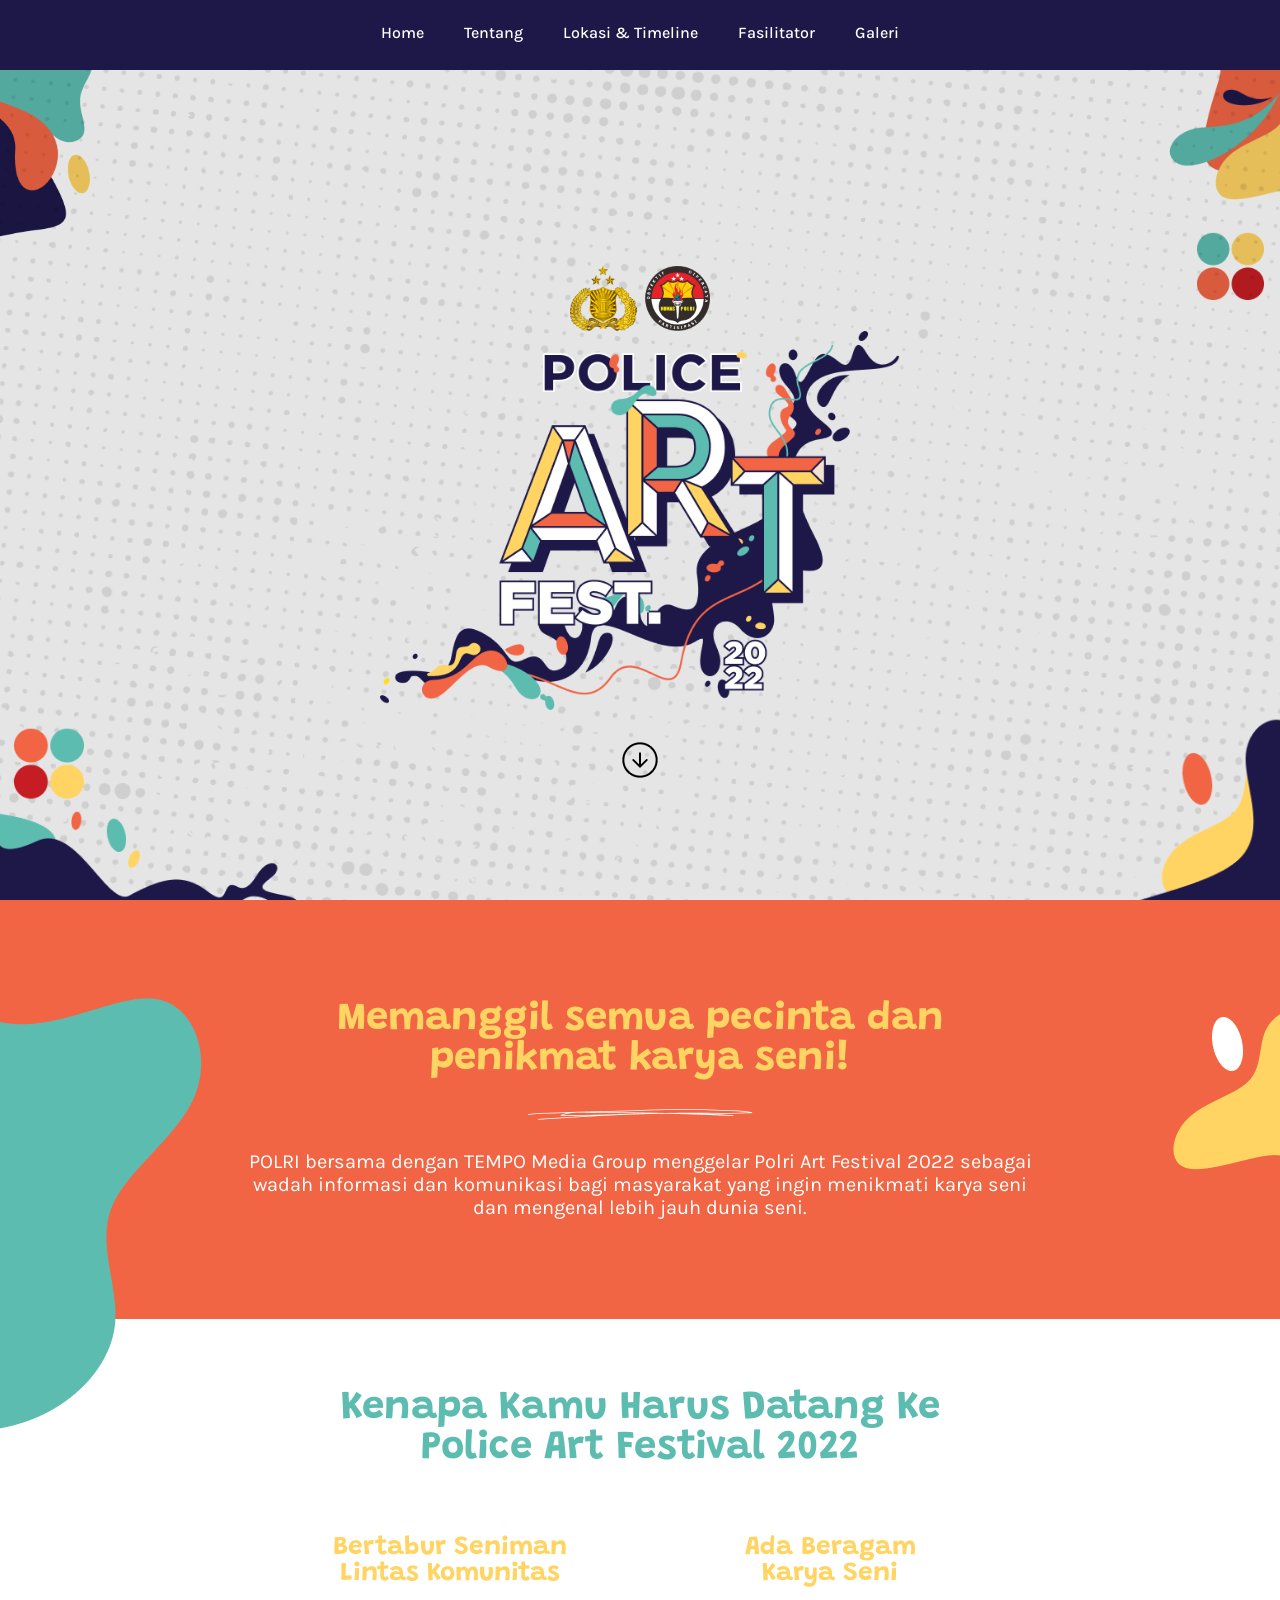
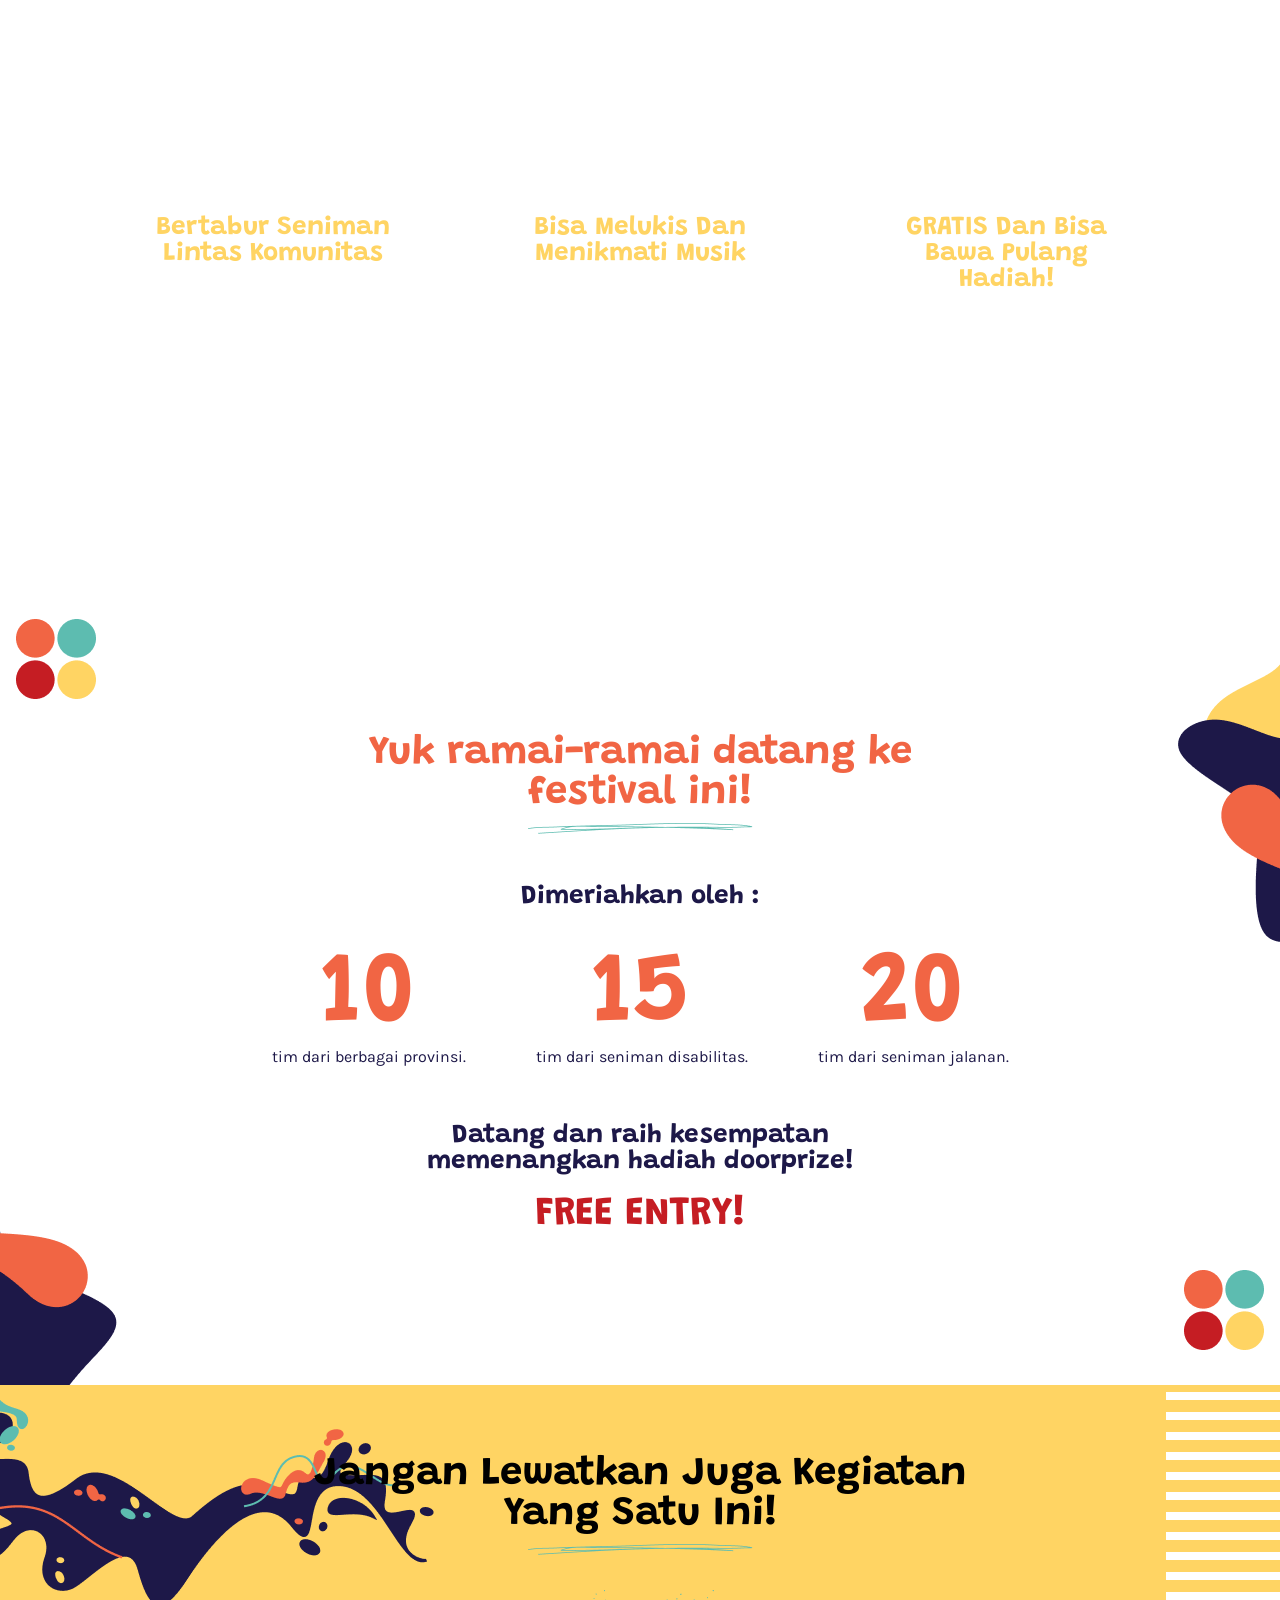
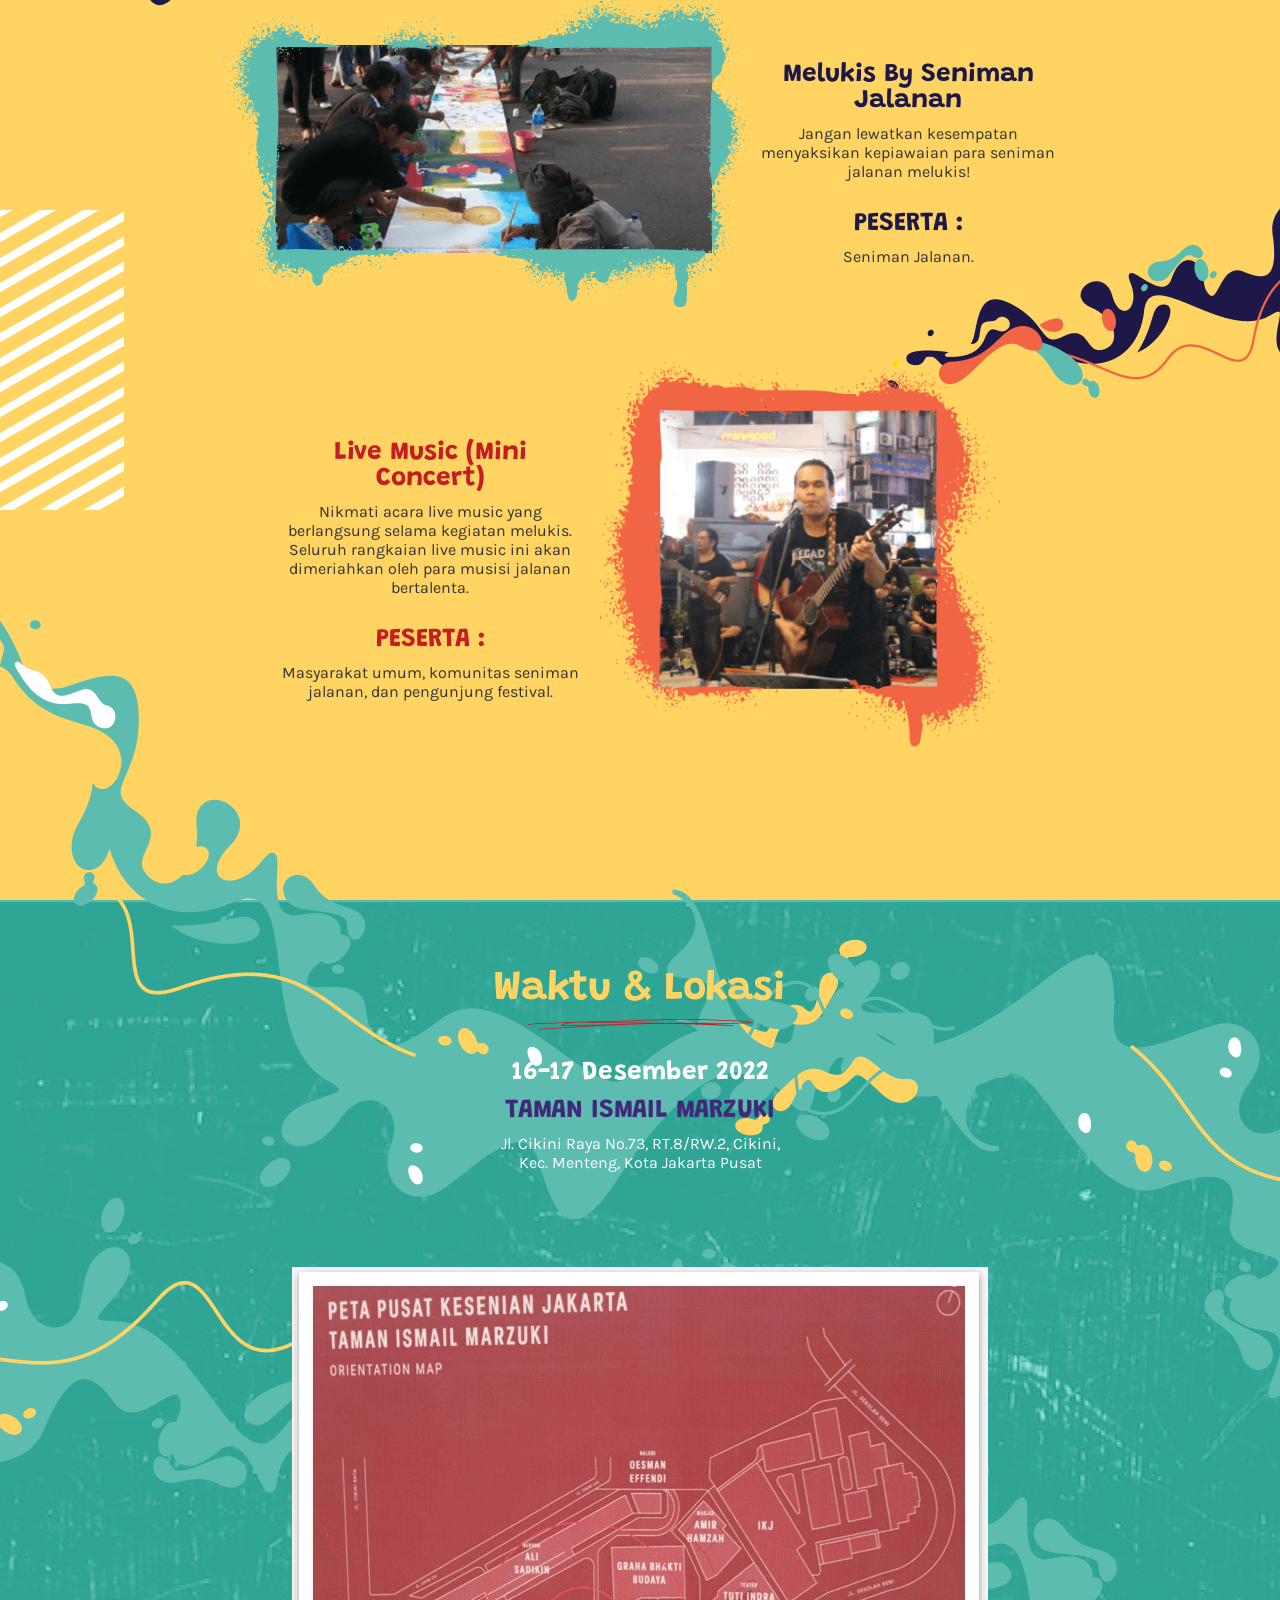
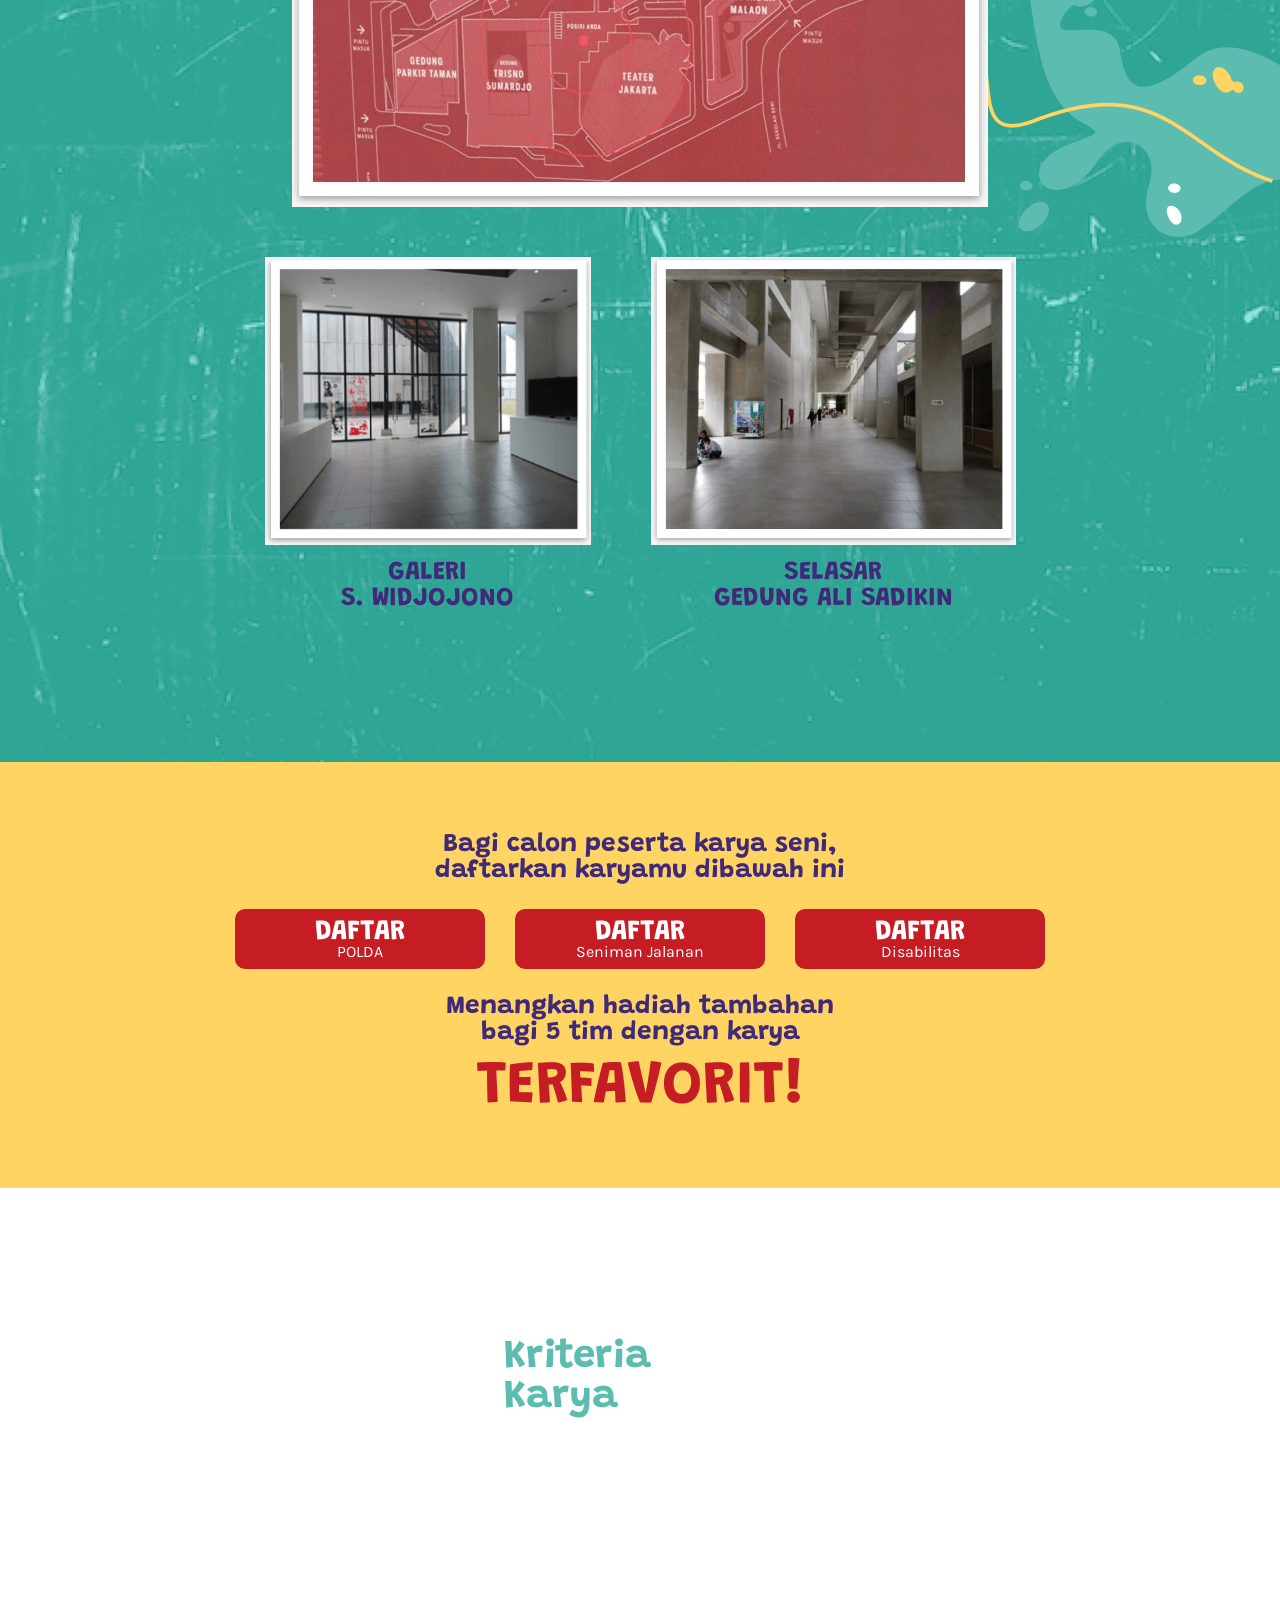
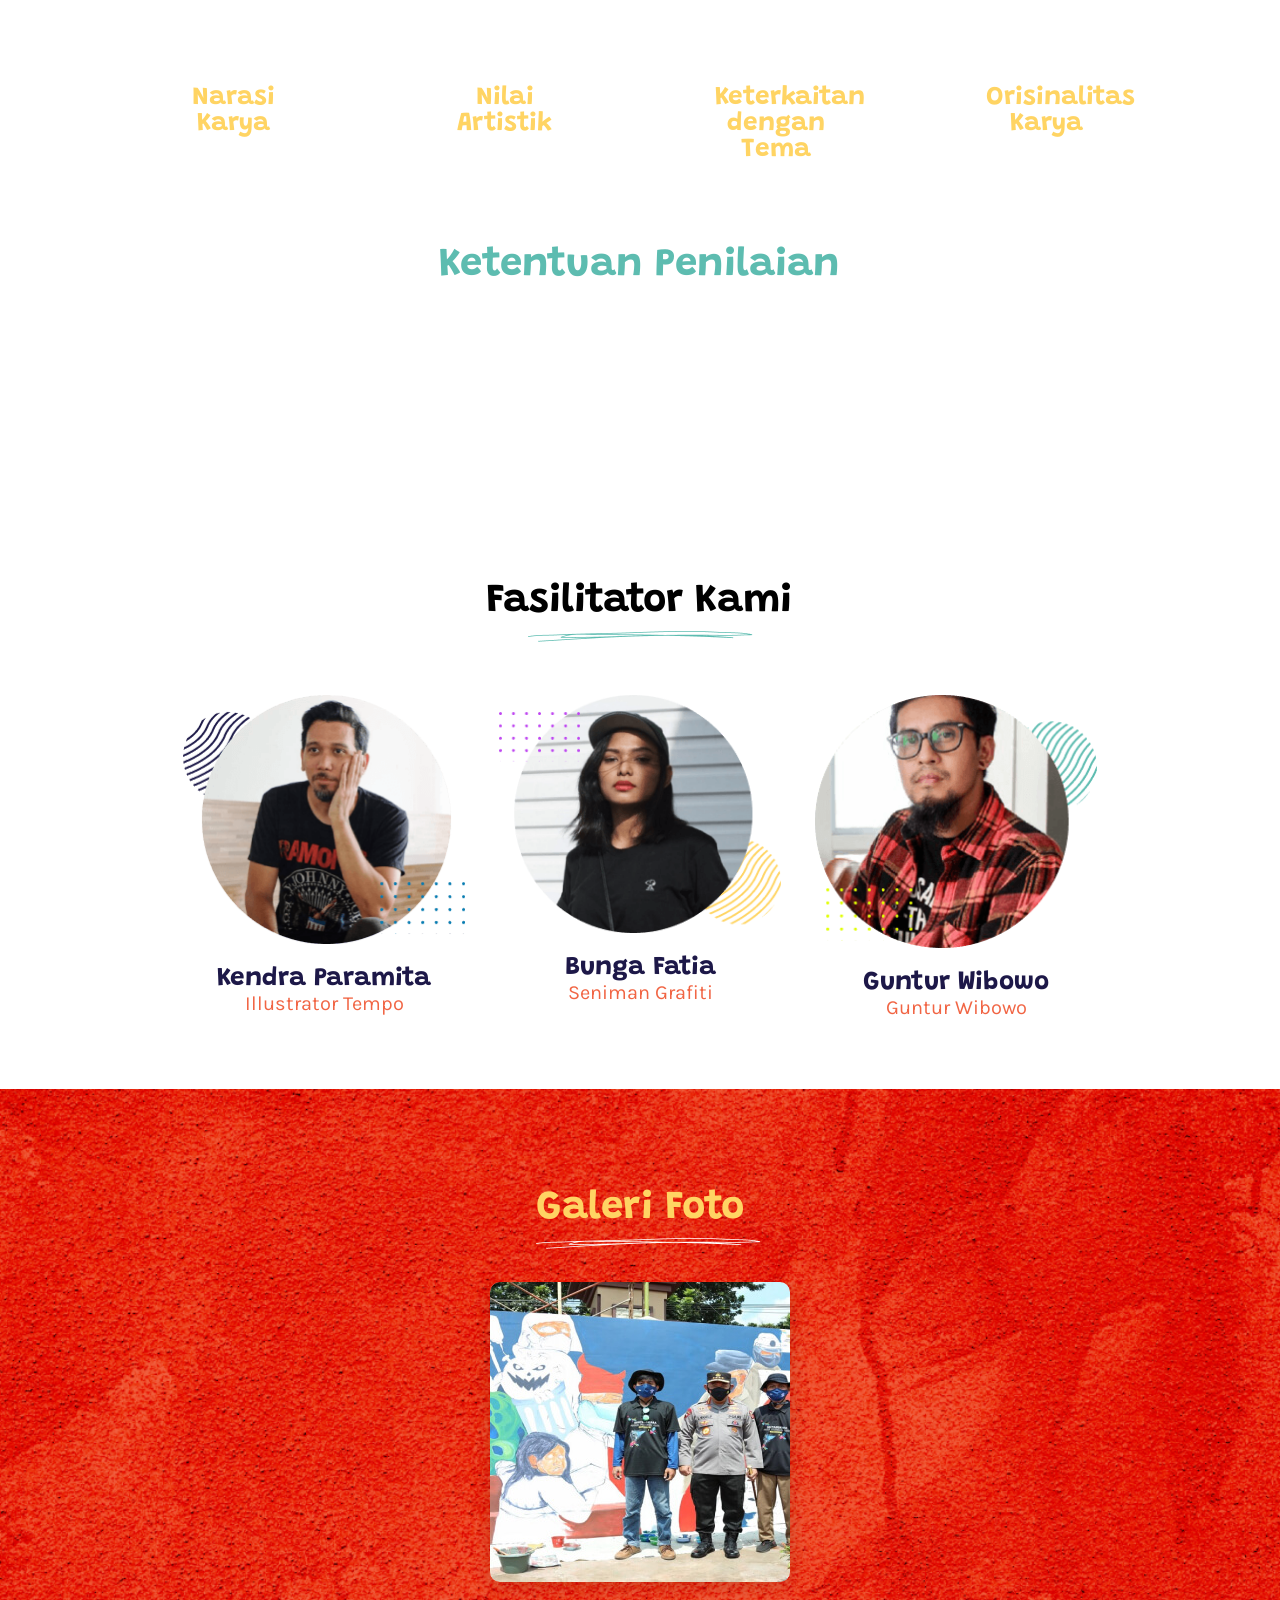
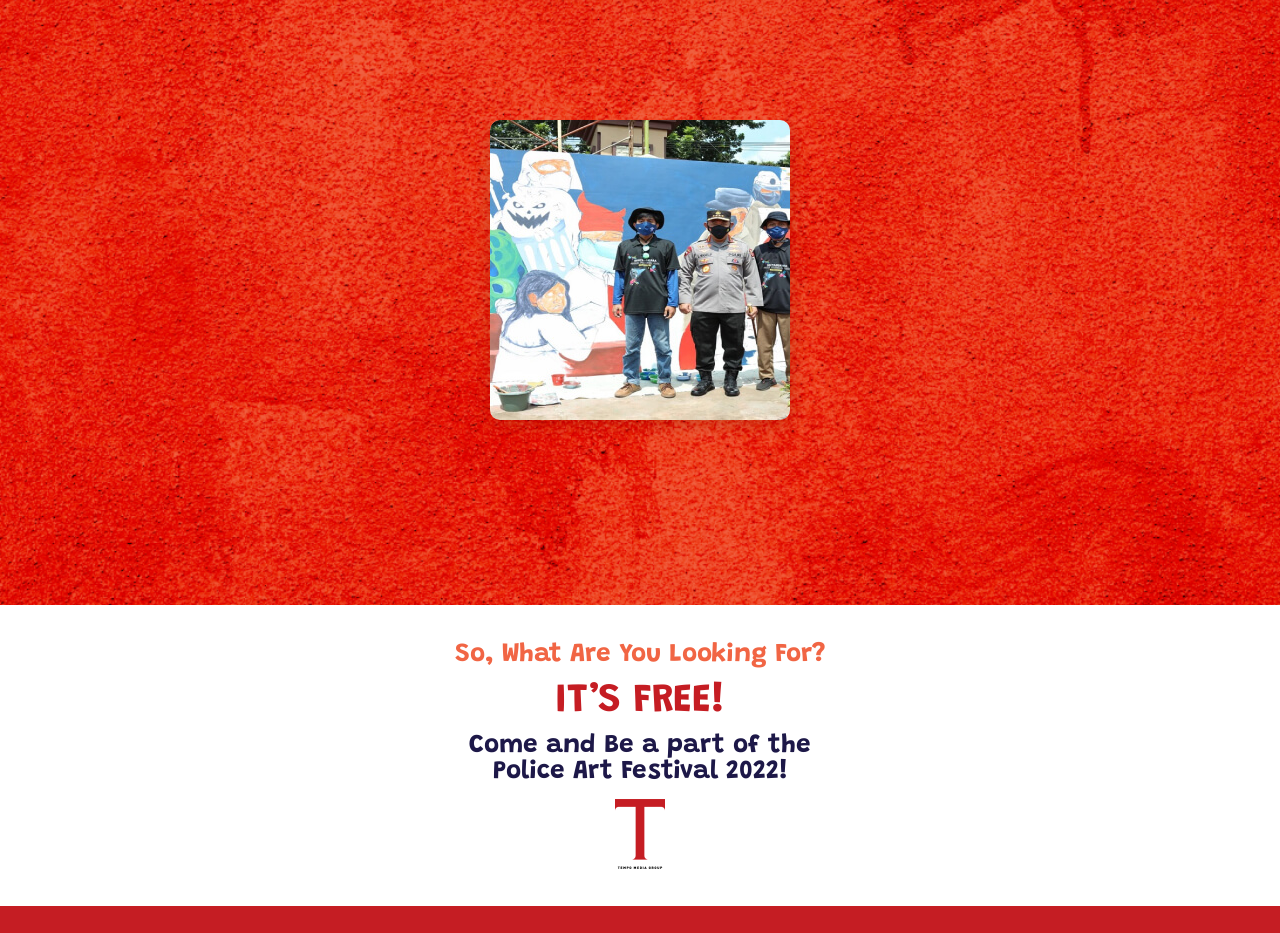
==== commit 8ed44bec: "update" ====
--- a/index.html
+++ b/index.html
@@ -124,9 +124,9 @@
             </div>
             <div class="info__wrap">
                 <div class="info__item" data-aos="fade-up" data-aos-delay="500">
-                    <h1>Fasilitas Aman dan Nyaman</h1>
-                    <p>
-                        Karena merupakan acaranya POLRI, udah pasti festival yang satu ini aman, nyaman, dengan tetap mengikuti protokol kesehatan!
+                    <h1>Bertabur Seniman Lintas Komunitas</h1>
+                    <p>
+                        Buat kamu yang ingin mengetahui seniman di balik suatu karya seni, Police Art Festival 2022 bisa jadi festival seni yang tepat buatmu. Soalnya, cuma di sini para seniman berbagai daerah berkolaborasi apik yang bisa bikin kamu terpukau!
                     </p>
                 </div>
                 <div class="info__item" data-aos="fade-up" data-aos-delay="700">
@@ -138,21 +138,22 @@
             </div>
             <div class="info__wrap">
                 <div class="info__item" data-aos="fade-up" data-aos-delay="900">
-                    <h1>Fasilitas Aman dan Nyaman</h1>
-                    <p>
-                        Karena merupakan acaranya POLRI, udah pasti festival yang satu ini aman, nyaman, dengan tetap mengikuti protokol kesehatan!
+                    <h1>Bertabur Seniman Lintas Komunitas</h1>
+                    <p>
+                        Buat kamu yang ingin mengetahui seniman di balik suatu karya seni, Police Art Festival 2022 bisa jadi festival seni yang tepat buatmu. Soalnya, cuma di sini para seniman berbagai daerah berkolaborasi apik yang bisa bikin kamu terpukau!
                     </p>
                 </div>
                 <div class="info__item" data-aos="fade-up" data-aos-delay="1100">
-                    <h1>Ada Beragam Karya Seni</h1>
-                    <p>
-                        Dalam Police Art Festival, beragam karya mural akan mendominasi. Meski begitu, ada juga beragam karya seni lainnya yang bisa kamu nikmati.
+                    <h1>Bisa Melukis Dan Menikmati Musik</h1>
+                    <p>
+                        Selain pertunjukan mural, festival seni yang satu ini turut mengadakan kegiatan melukis yang bisa diikuti para seniman jalanan dan mini concert yang dimeriahkan oleh para musisi jalanan bertalenta. Oh ya, kamu juga bisa bernyanyi bersama mereka! You won't
+                        find it anywhere else!
                     </p>
                 </div>
                 <div class="info__item" data-aos="fade-up" data-aos-delay="1300">
-                    <h1>Ada Beragam Karya Seni</h1>
-                    <p>
-                        Dalam Police Art Festival, beragam karya mural akan mendominasi. Meski begitu, ada juga beragam karya seni lainnya yang bisa kamu nikmati.
+                    <h1>GRATIS Dan Bisa Bawa Pulang Hadiah!</h1>
+                    <p>
+                        Ini dia nih yang nggak boleh kamu lewatkan! Akan ada pengundian doorprize buat kamu yang beruntung. Lagian nggak ada alasan lain buat kamu nggak datang ke festival ini karena tiket masuknya GRATIS!
                     </p>
                 </div>
             </div>
@@ -348,19 +349,19 @@
                 <div class="kategori__item" data-aos="fade-up" data-aos-delay="700">
                     <img src="images/k2.png" alt="">
                     <p>
-                        Narasi<br> Karya
+                        Nilai<br> Artistik
                     </p>
                 </div>
                 <div class="kategori__item" data-aos="fade-up" data-aos-delay="900">
                     <img src="images/k3.png" alt="">
                     <p>
-                        Narasi<br> Karya
+                        Keterkaitan<br> dengan Tema
                     </p>
                 </div>
                 <div class="kategori__item" data-aos="fade-up" data-aos-delay="1200">
                     <img src="images/k4.png" alt="">
                     <p>
-                        Narasi<br> Karya
+                        Orisinalitas<br> Karya
                     </p>
                 </div>
             </div>
@@ -459,10 +460,9 @@
                         </div>
                     </div>
                 </div>
-                <!-- Add Pagination -->
                 <div class="swiper-pagination"></div>
             </div>
-            <!-- <div class="swiper-container2" data-aos="fade-up" data-aos-delay="500">
+            <div class="swiper-container try" data-aos="fade-up" data-aos-delay="500">
                 <div class="swiper-wrapper grid-container">
                     <div class="swiper-slide">
                         <div class="galeri__item">
@@ -516,7 +516,7 @@
                     </div>
                 </div>
                 <div class="swiper-pagination"></div>
-            </div> -->
+            </div>
         </div>
     </div>
     <footer>
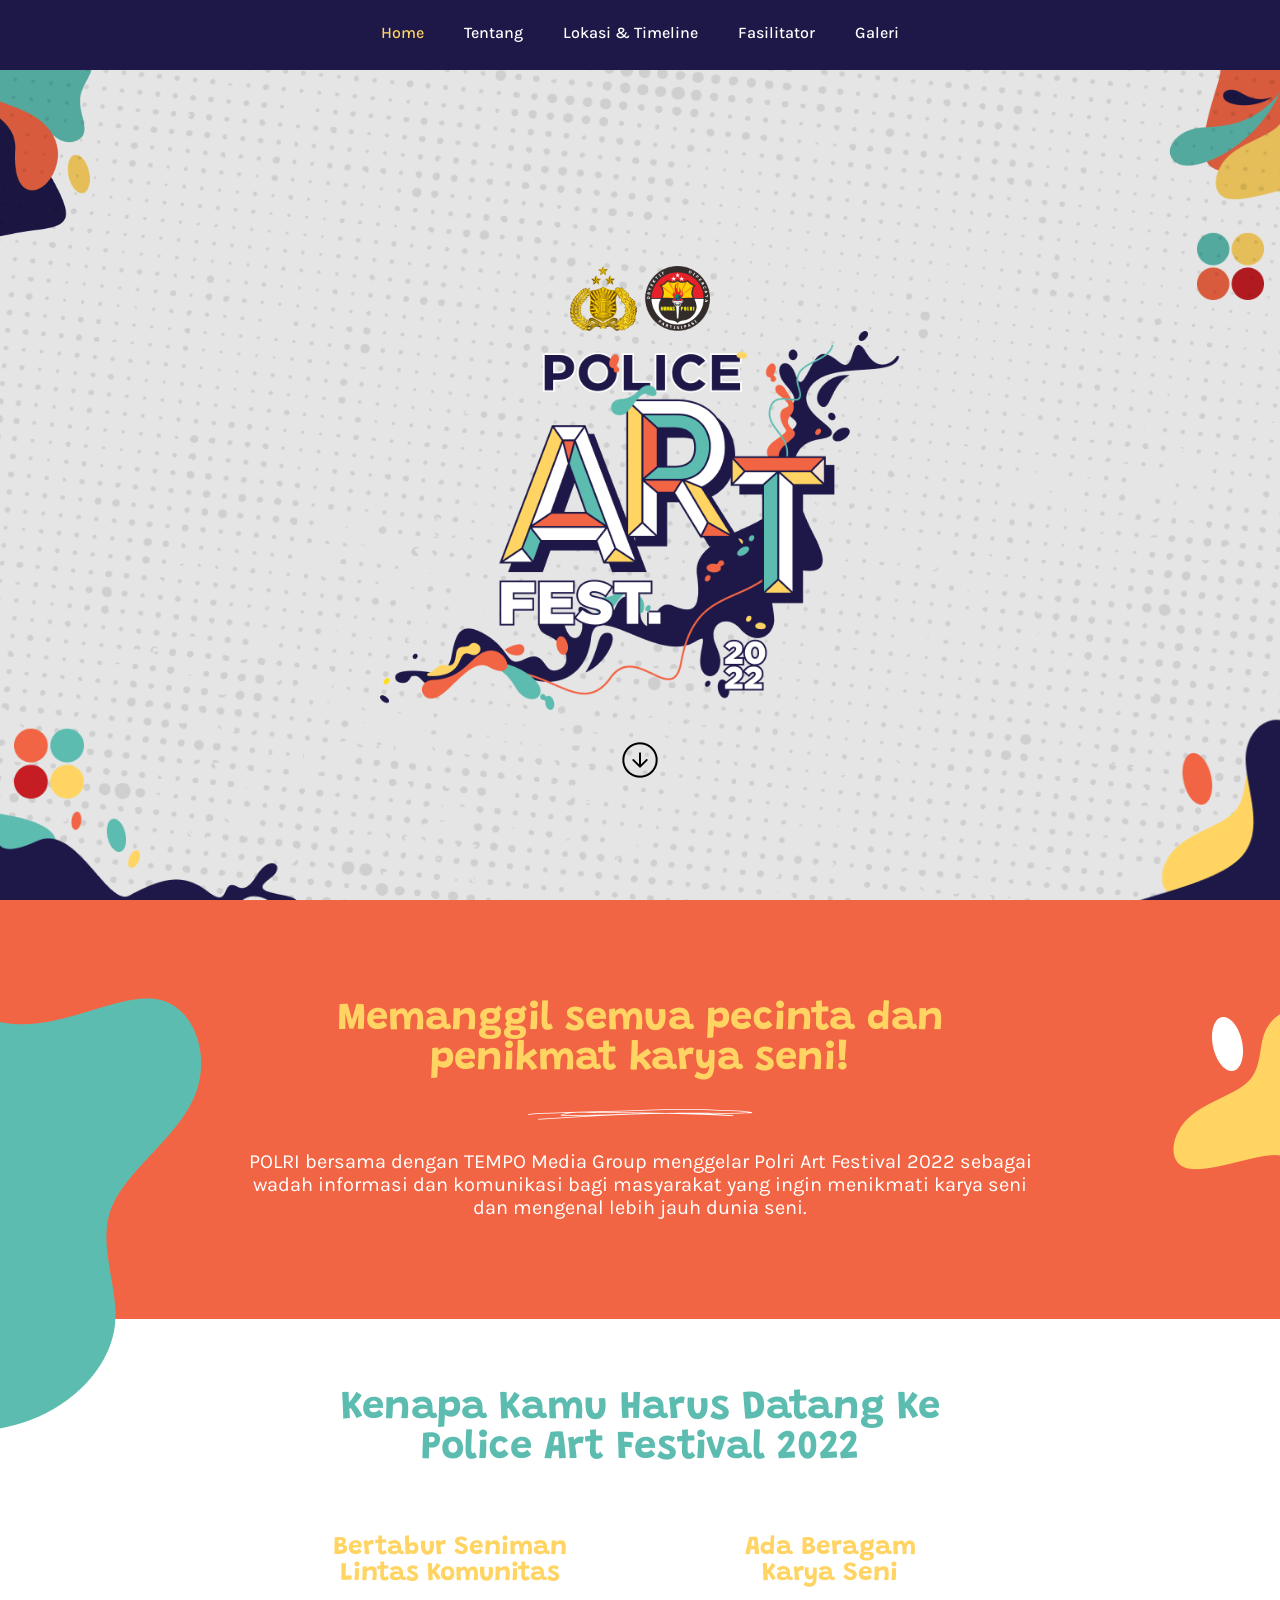
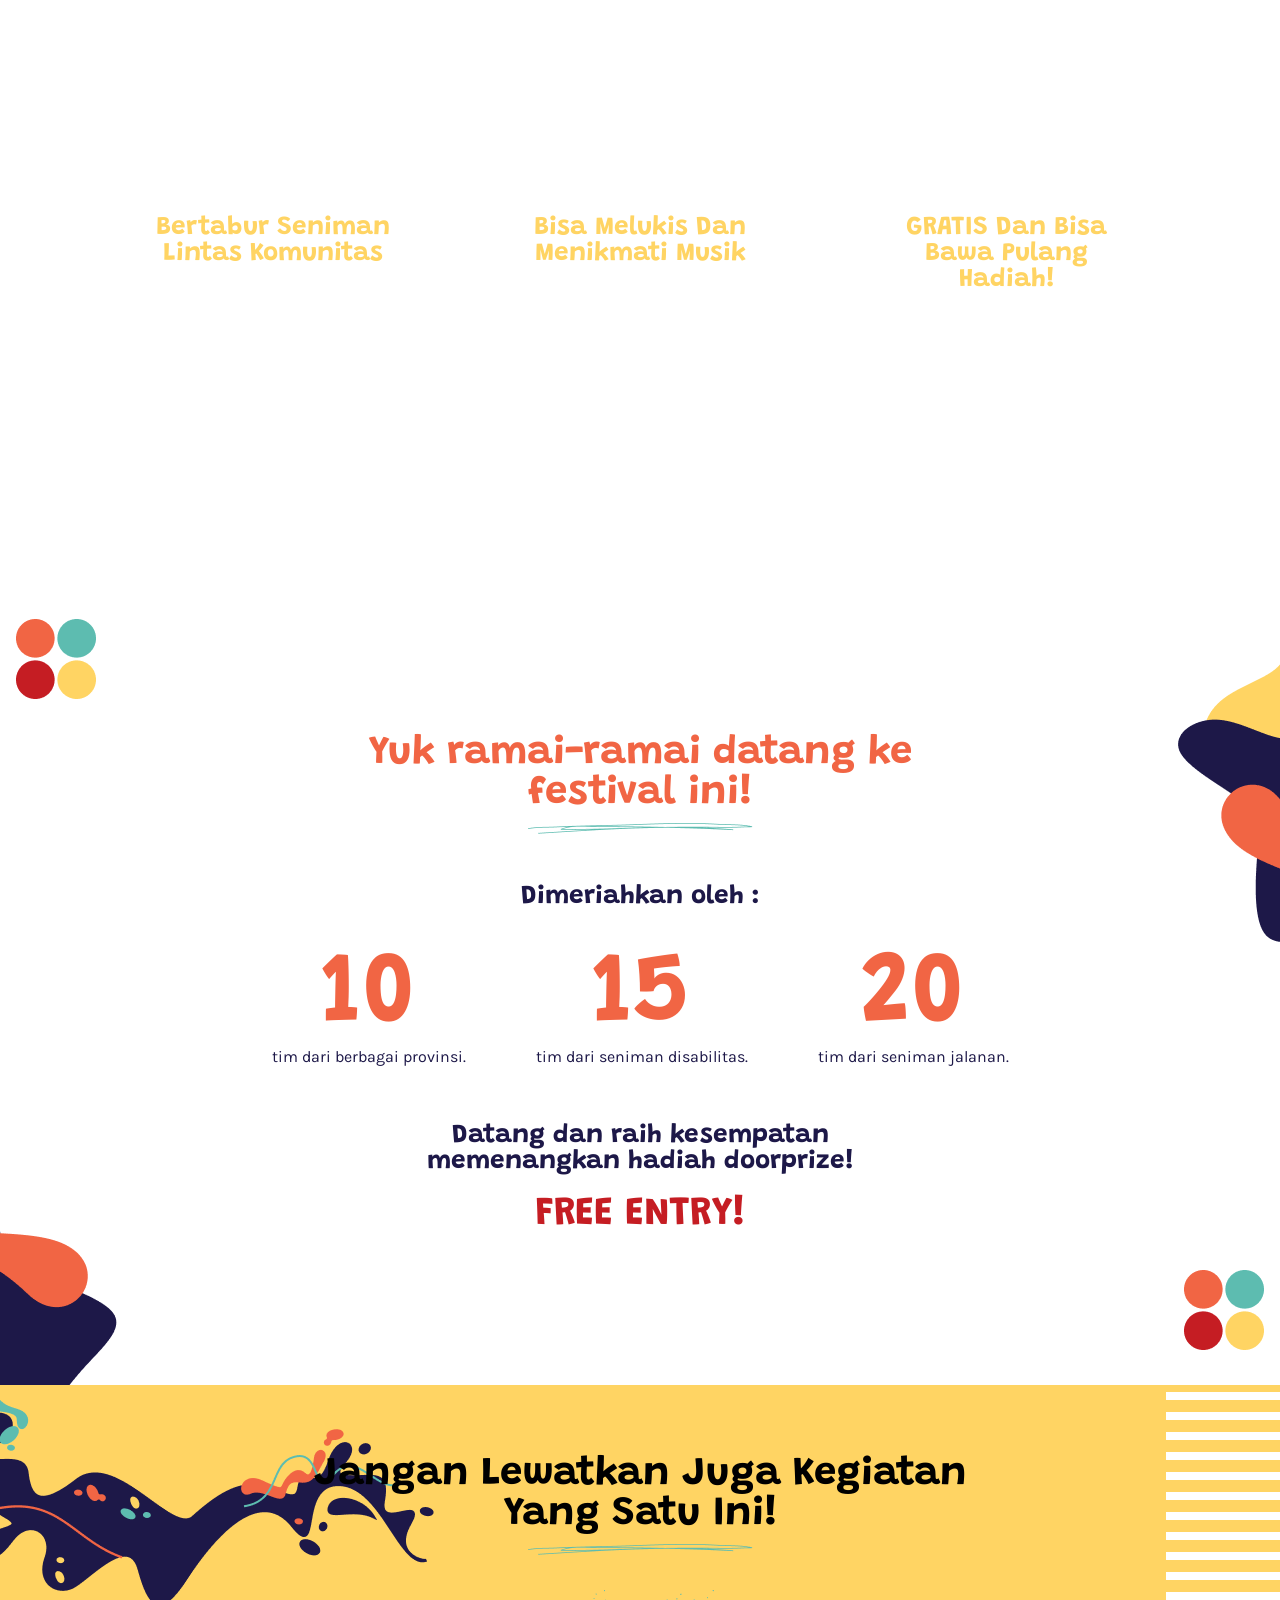
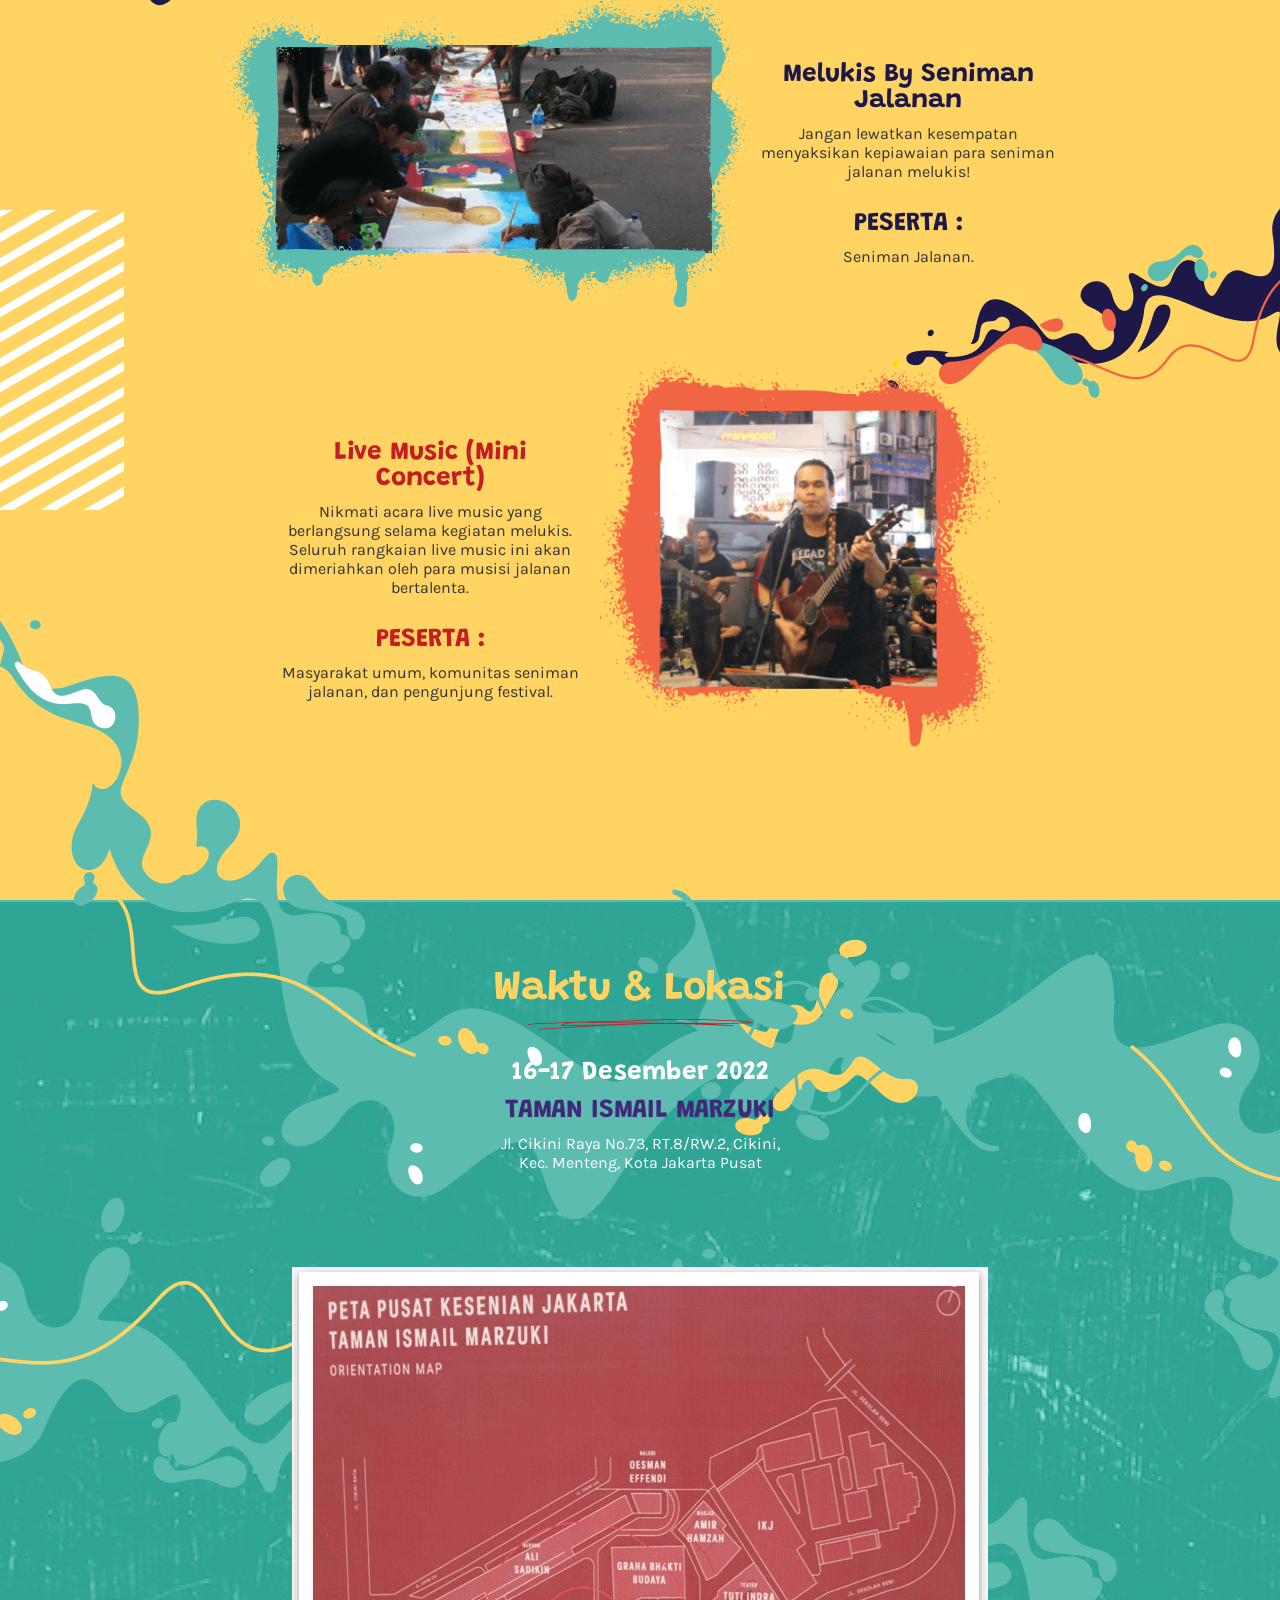
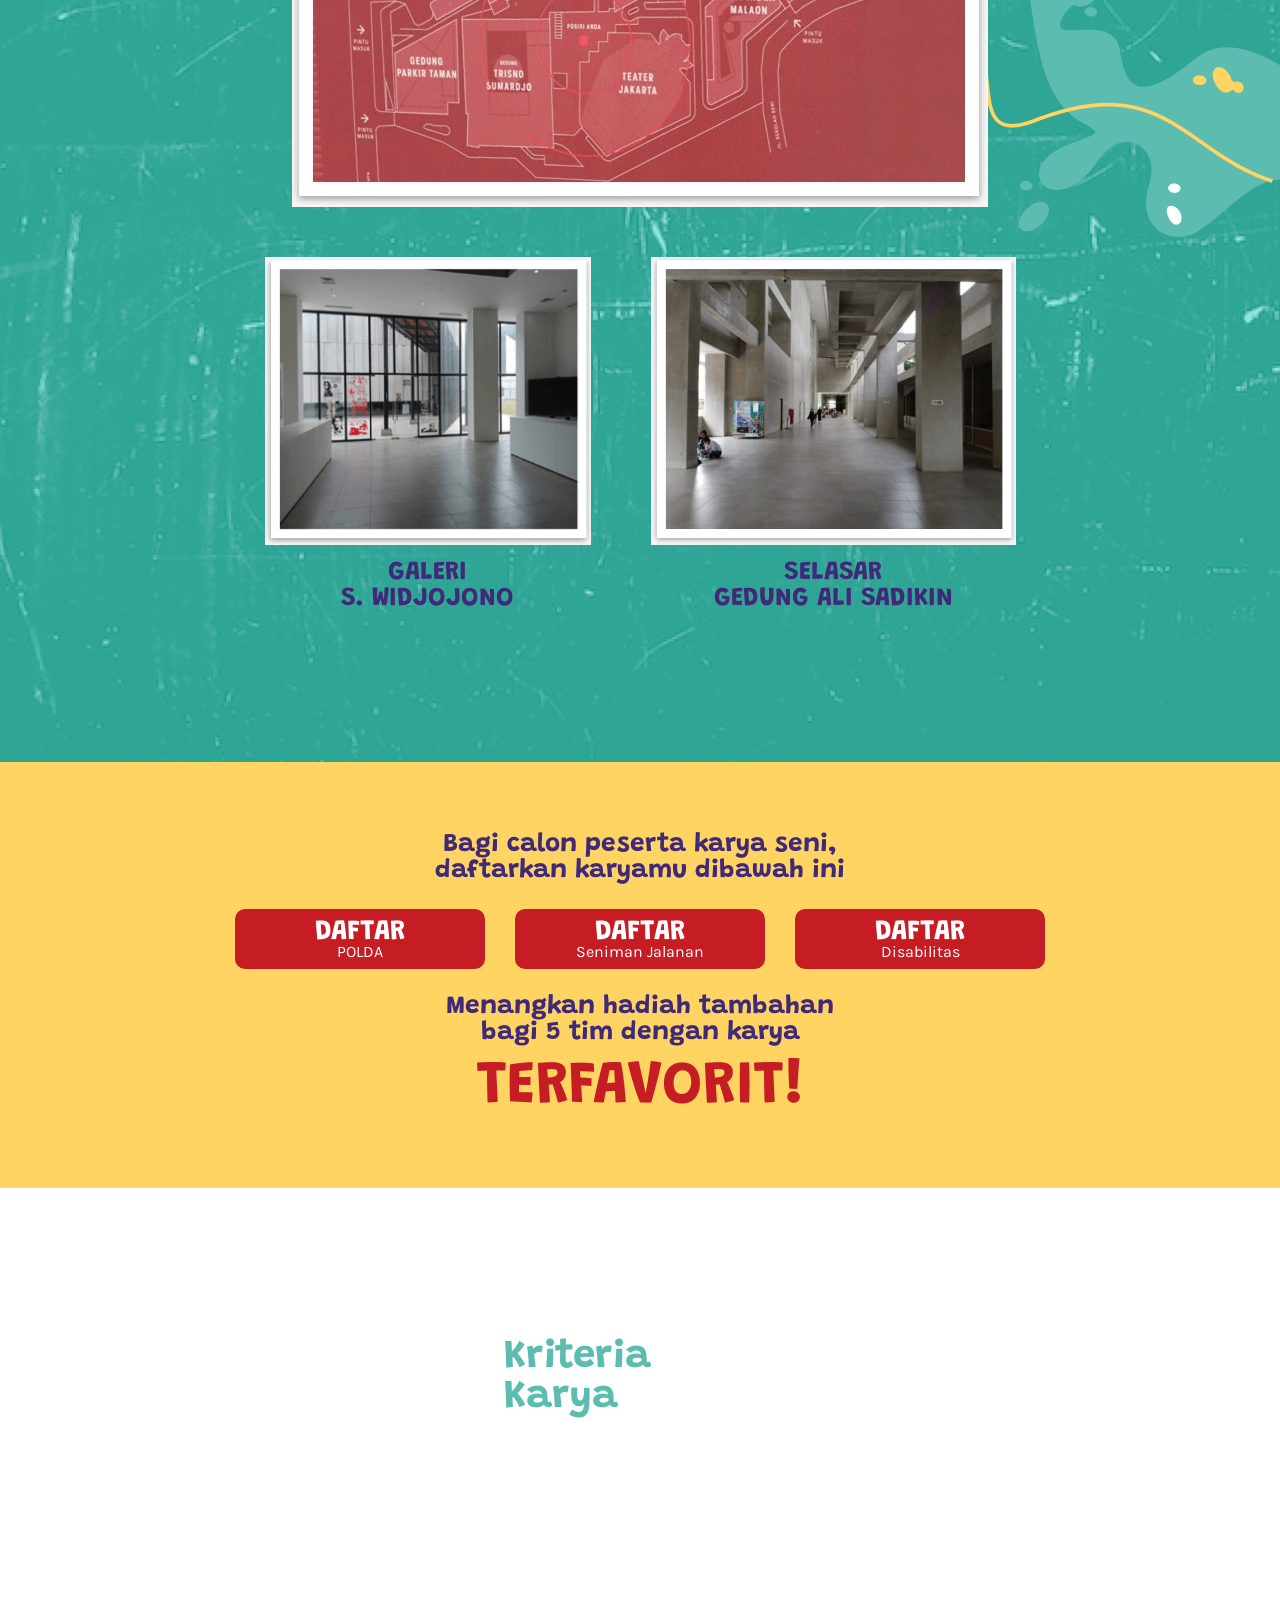
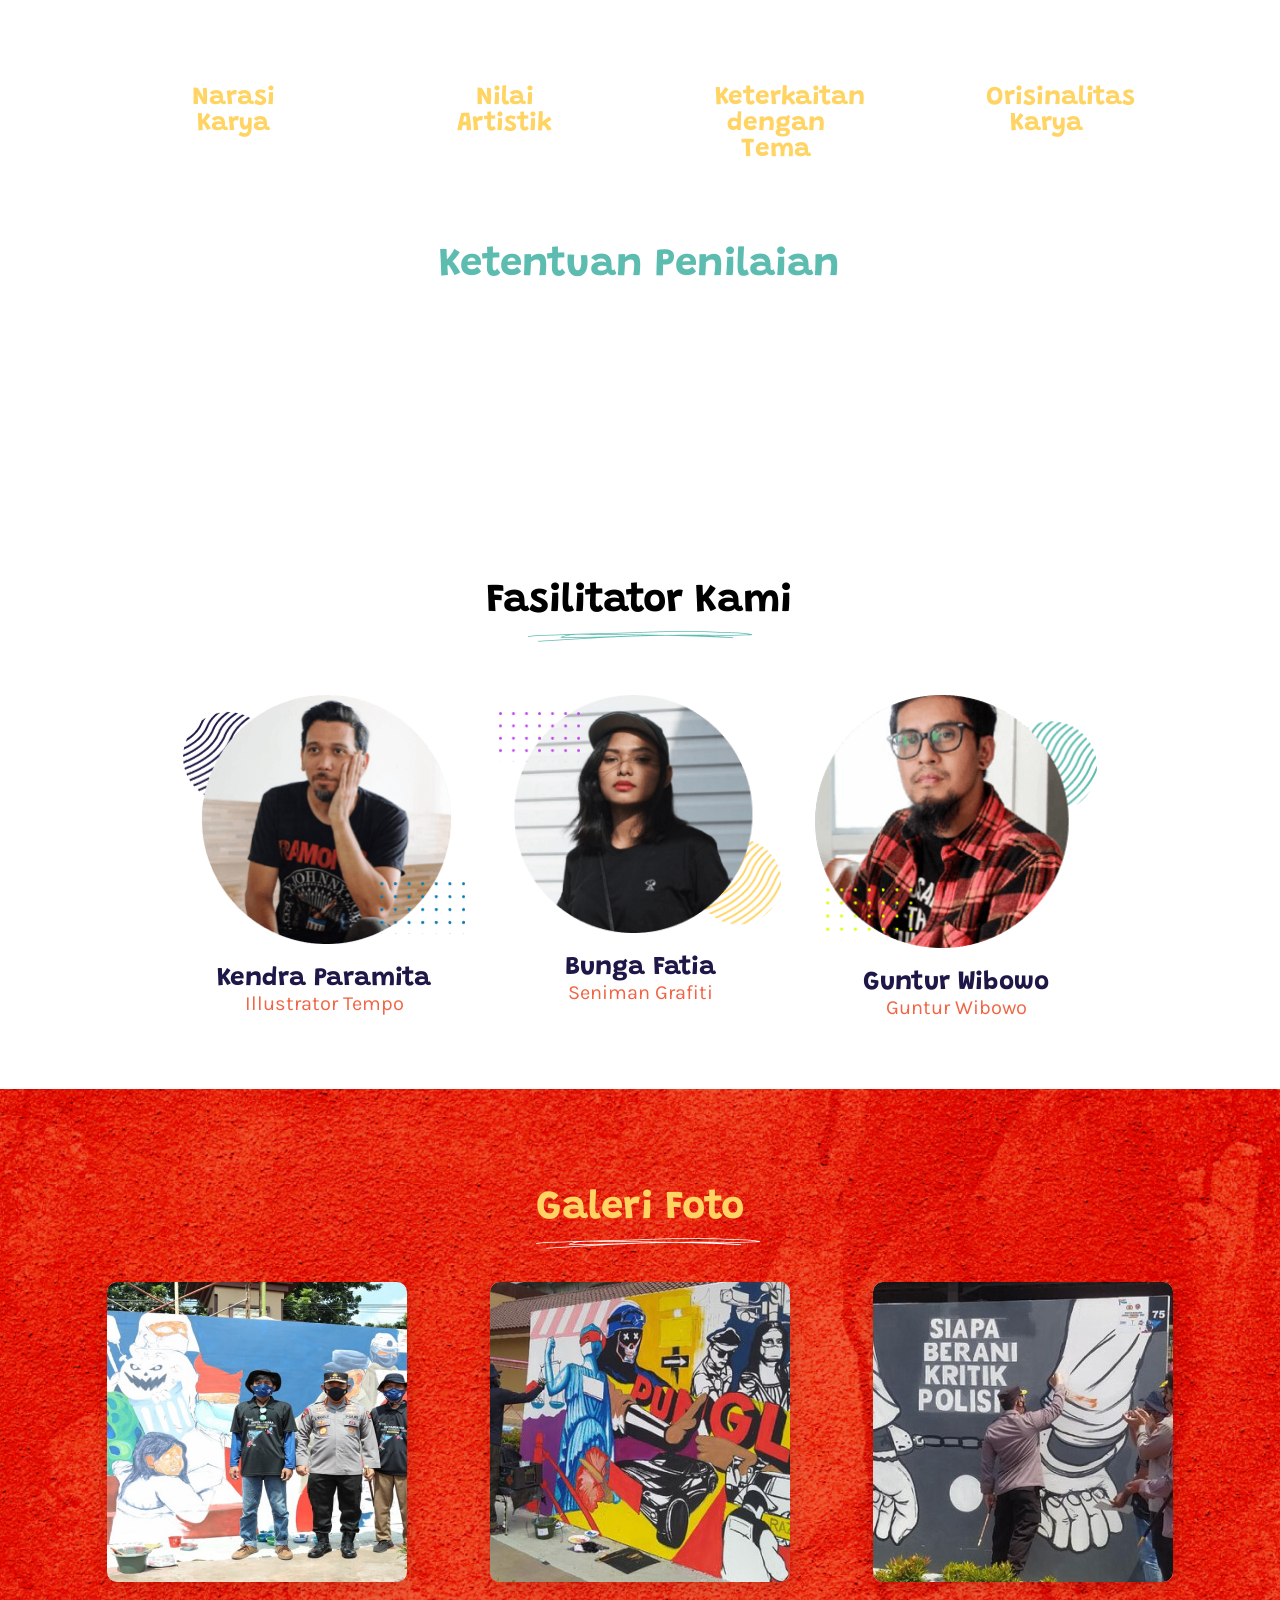
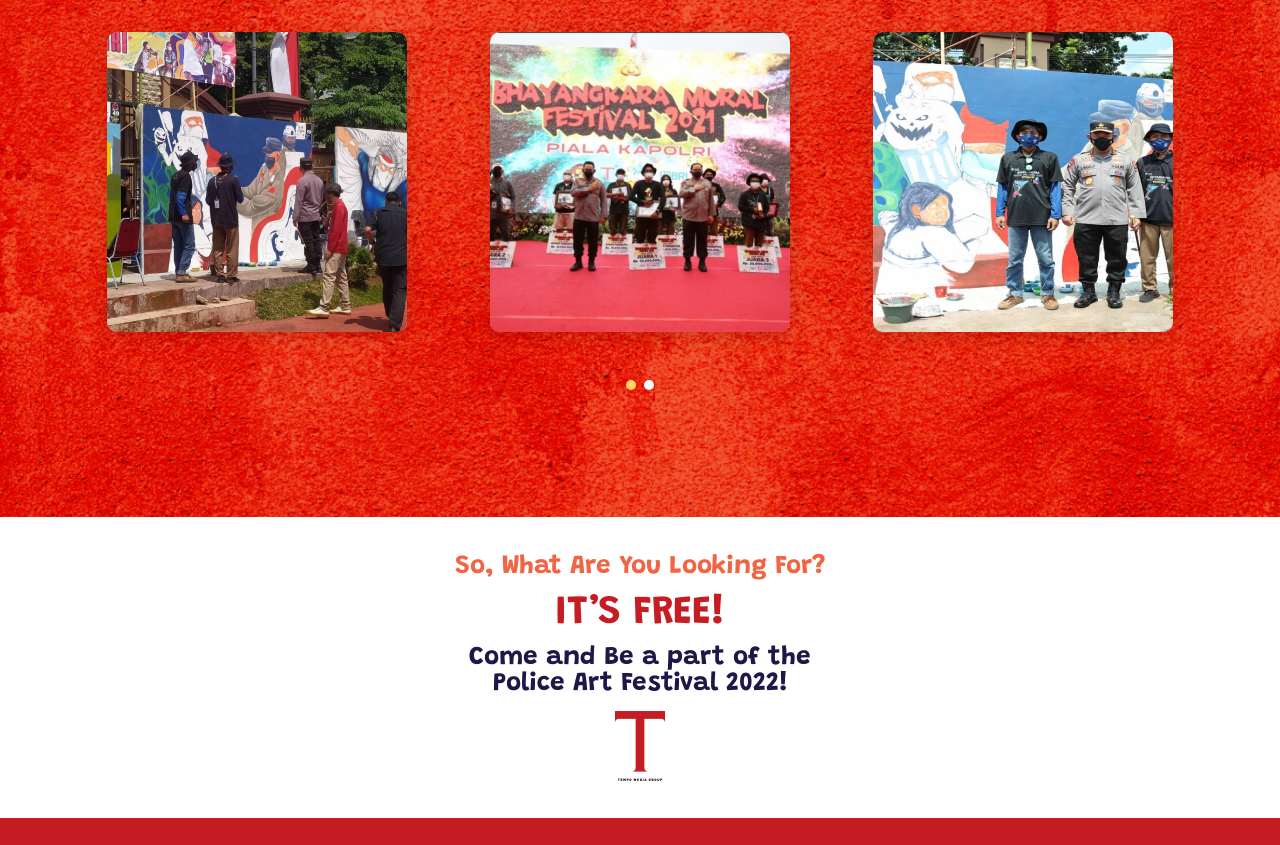
==== commit c091779b: "update slider" ====
--- a/index.html
+++ b/index.html
@@ -407,7 +407,7 @@
                 Galeri Foto
                 <img class="line-title1" src="images/line-title1.png" alt="">
             </div>
-            <div class="swiper-container" data-aos="fade-up" data-aos-delay="500">
+            <div class="swiper-container hide-mobile" data-aos="fade-up" data-aos-delay="500">
                 <div class="swiper-wrapper grid-container">
                     <div class="swiper-slide">
                         <div class="galeri__item">
@@ -462,7 +462,7 @@
                 </div>
                 <div class="swiper-pagination"></div>
             </div>
-            <div class="swiper-container try" data-aos="fade-up" data-aos-delay="500">
+            <div class="swiper-container try hide-desktop" data-aos="fade-up" data-aos-delay="500">
                 <div class="swiper-wrapper grid-container">
                     <div class="swiper-slide">
                         <div class="galeri__item">
--- a/css/style.css
+++ b/css/style.css
@@ -4667,7 +4667,7 @@
     margin-bottom: 0;
 }
 
-.hidedesktop {
+.hide-desktop {
     display: none;
 }
 
@@ -4948,10 +4948,10 @@
     li.menu-item.current-menu-item {
         padding: 0 75px
     }
-    .hidemobile {
+    .hide-mobile {
         display: none
     }
-    .hidedesktop {
+    .hide-desktop {
         display: block
     }
     .container {
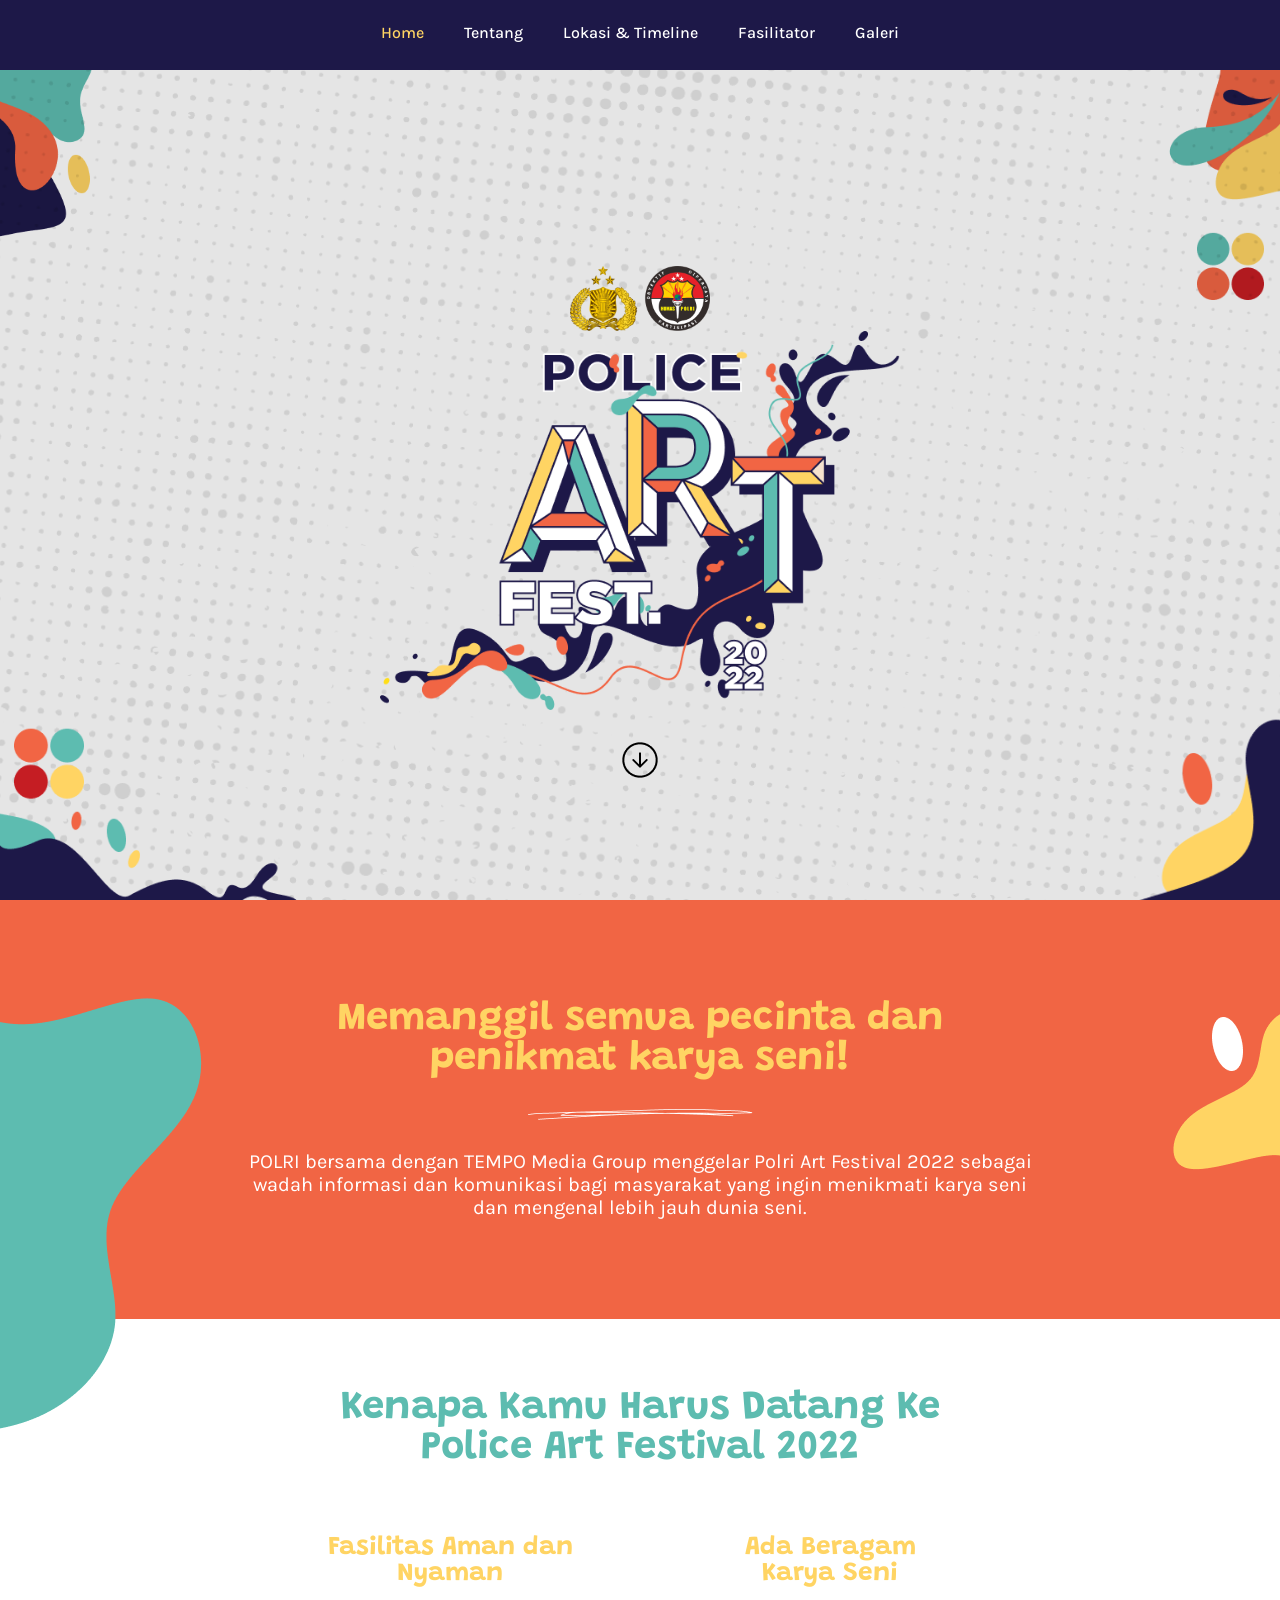
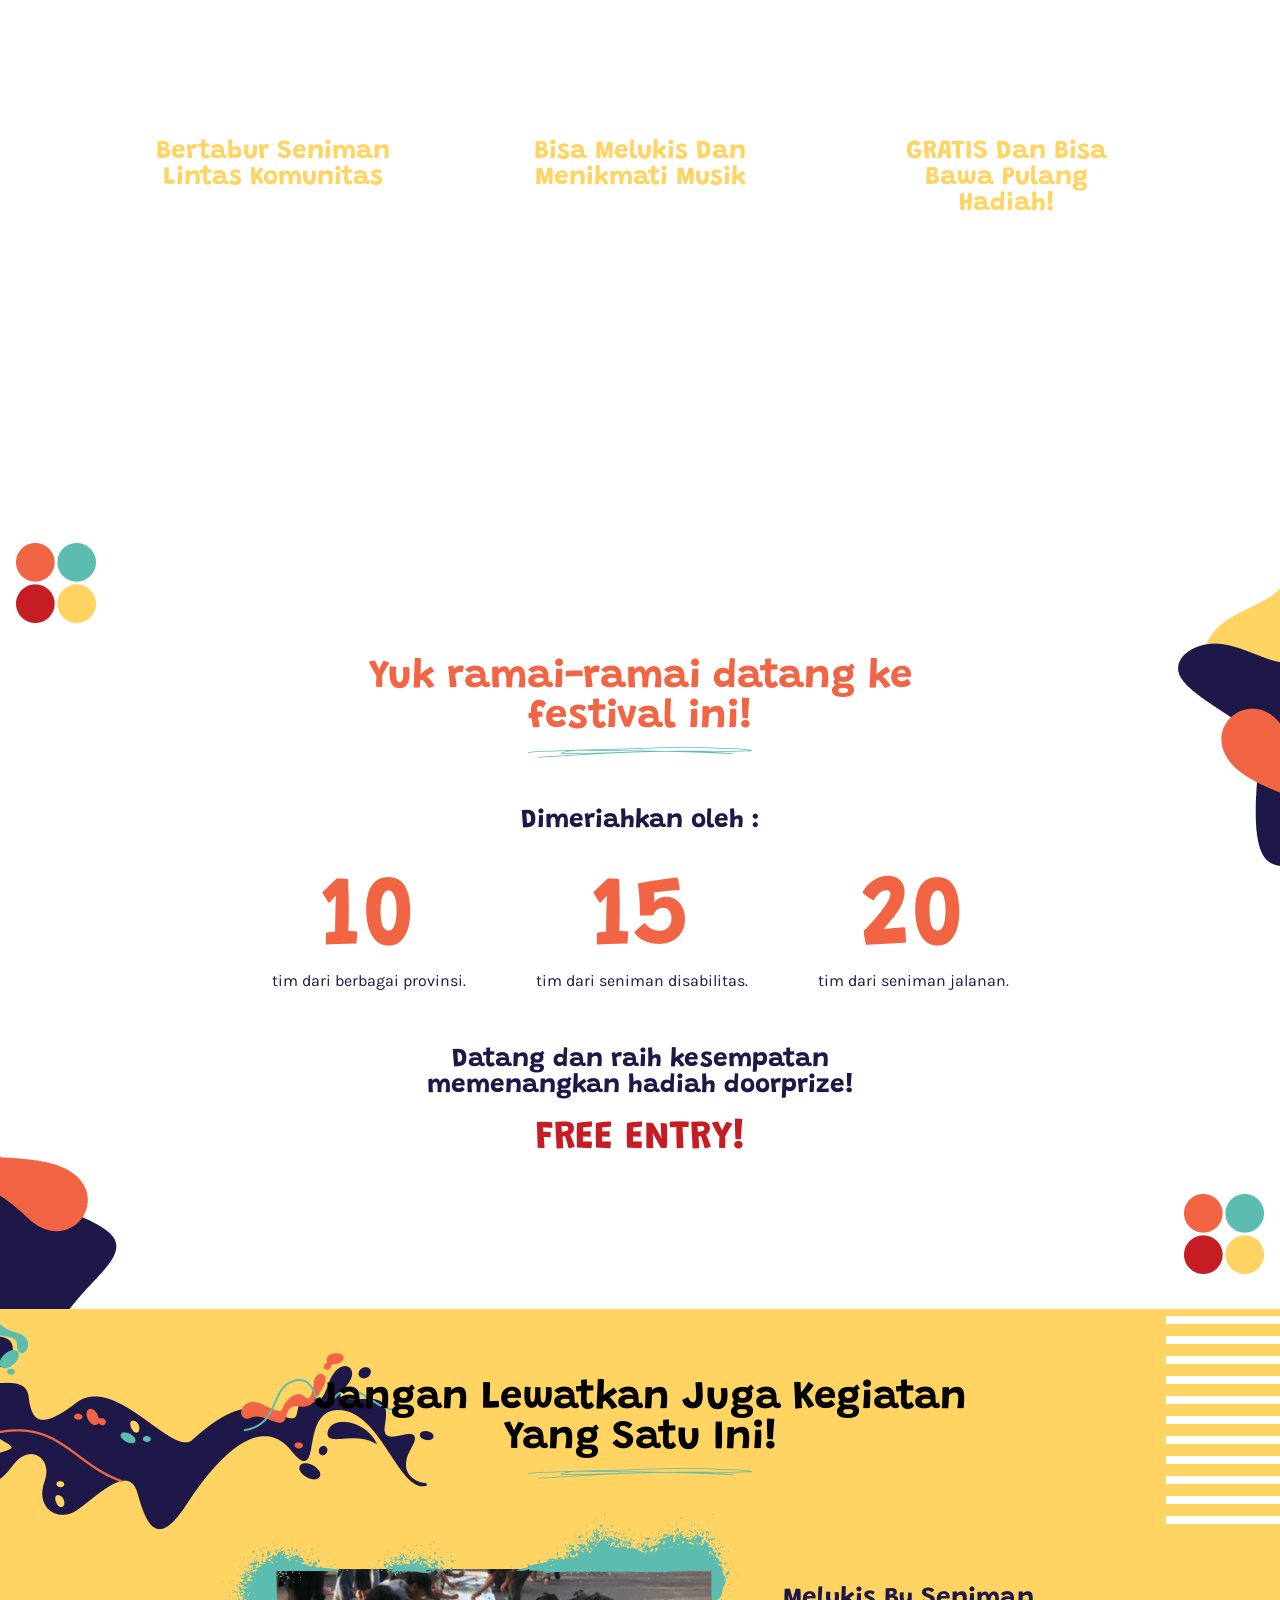
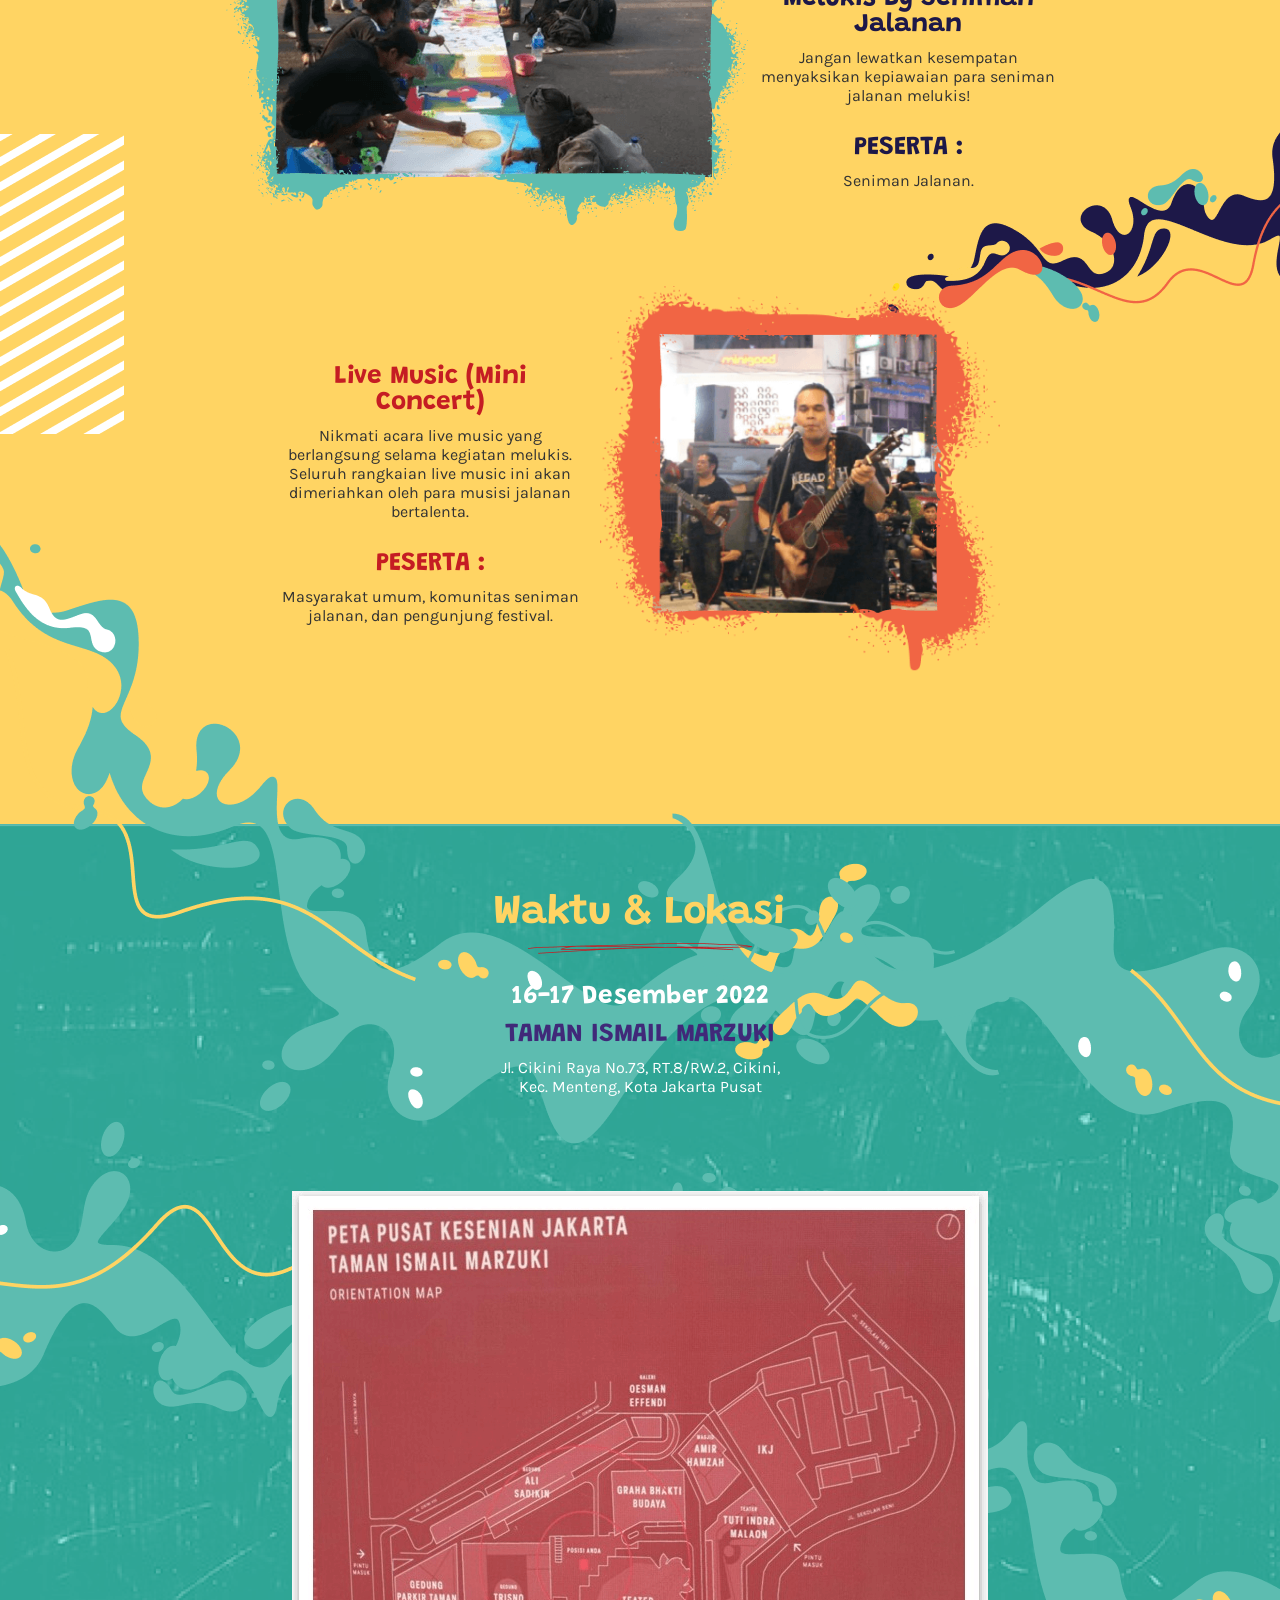
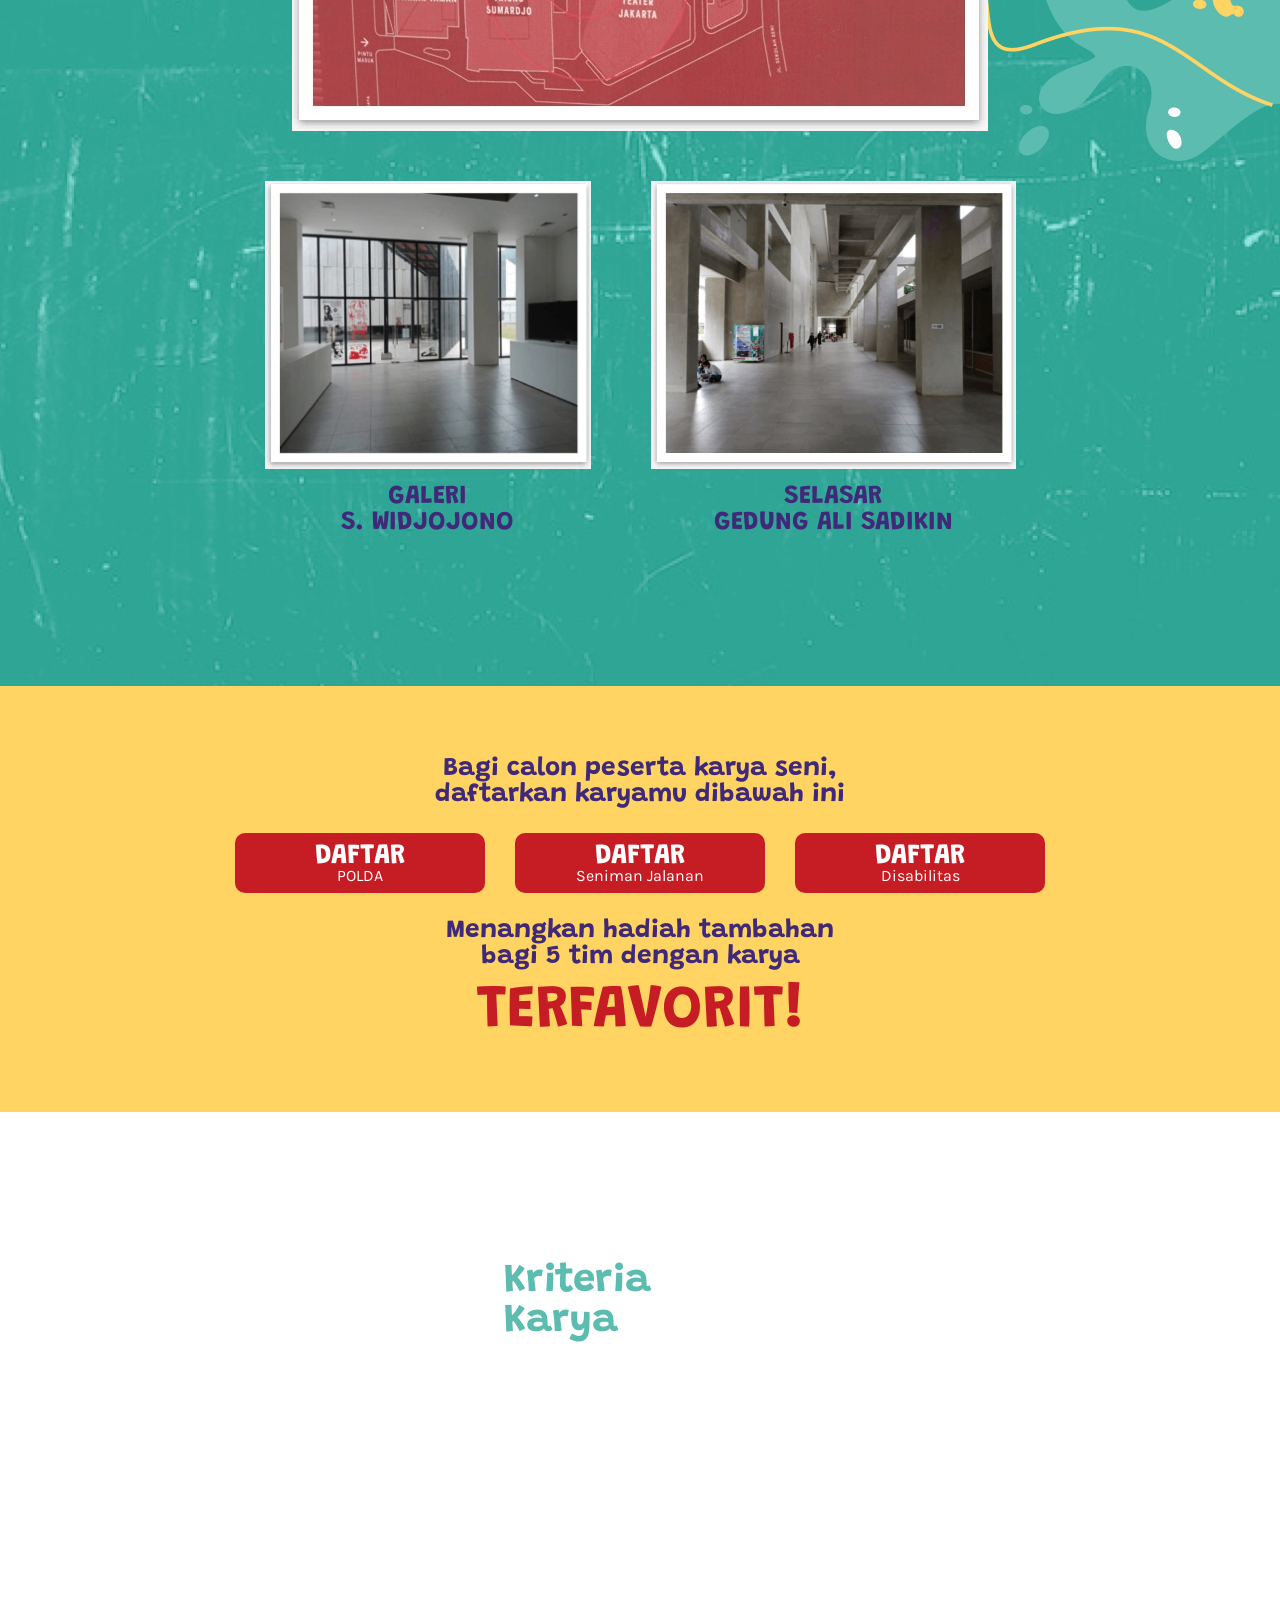
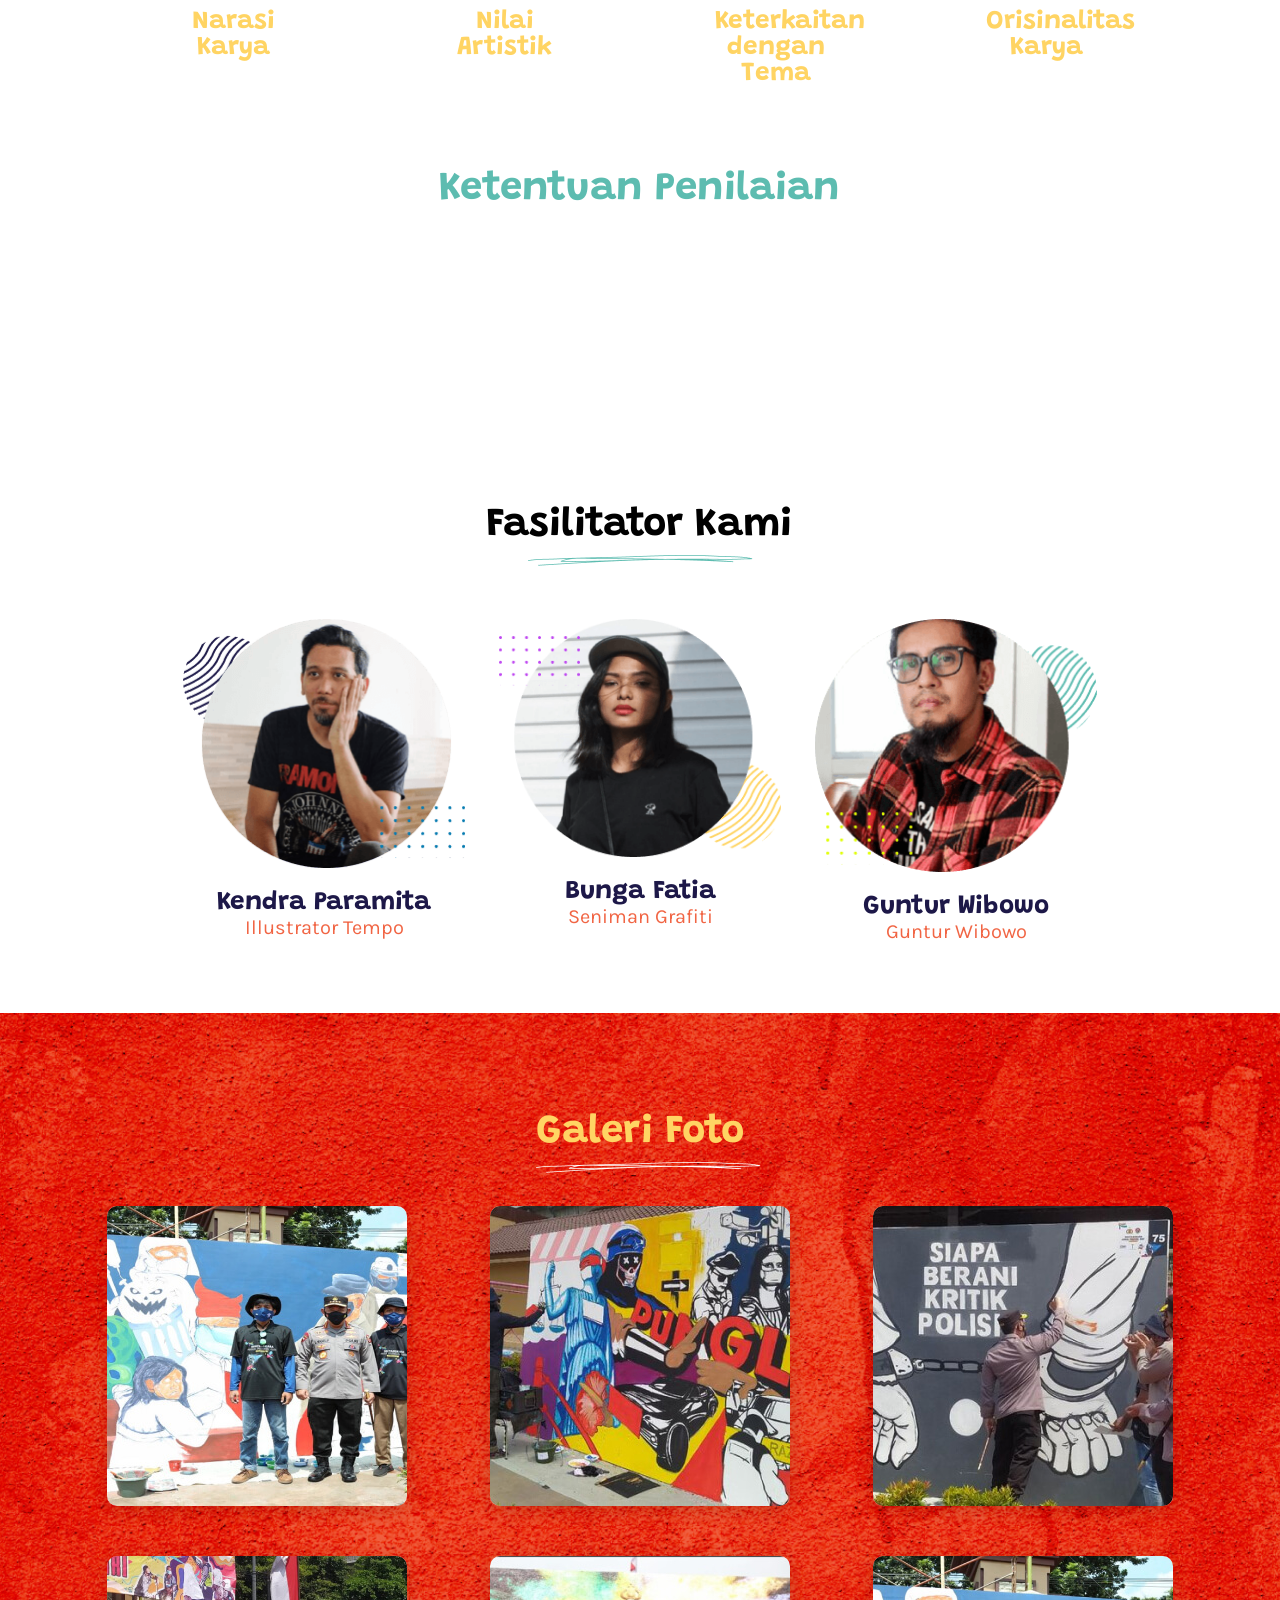
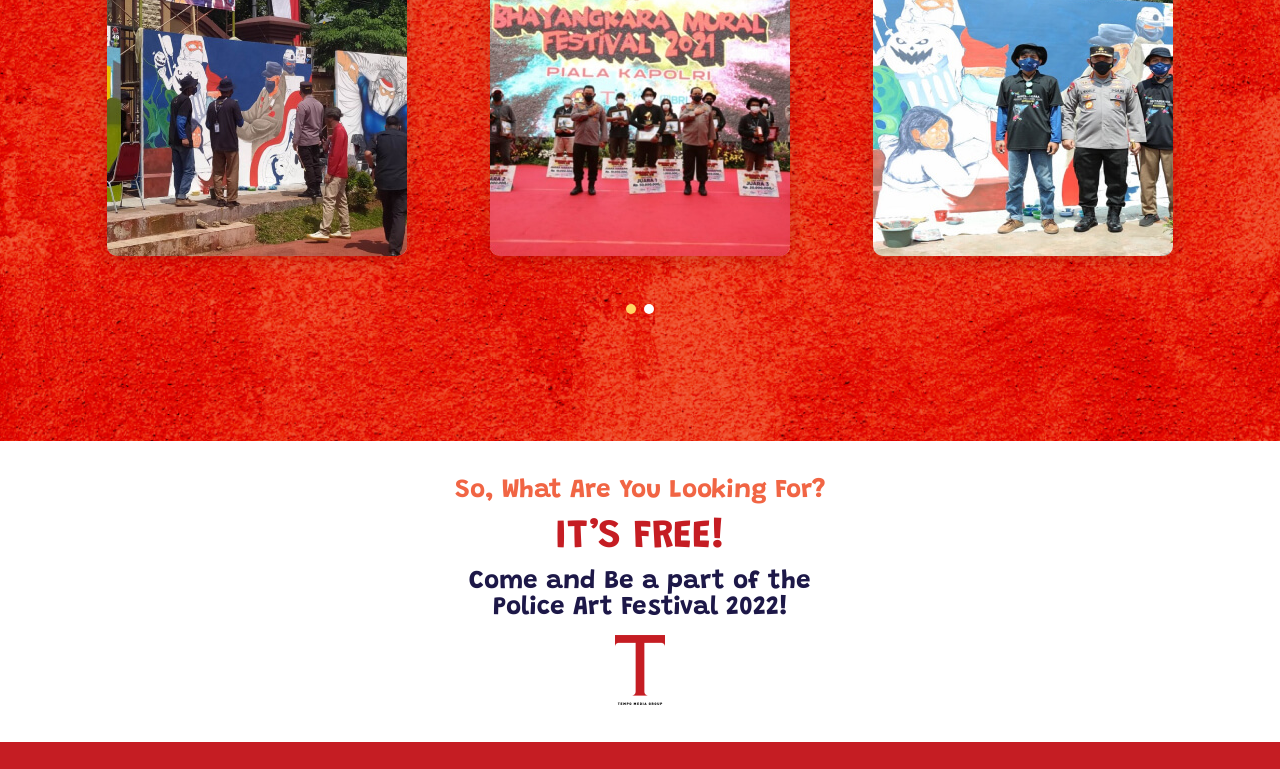
==== commit 3638f5d4: "push" ====
--- a/index.html
+++ b/index.html
@@ -124,9 +124,9 @@
             </div>
             <div class="info__wrap">
                 <div class="info__item" data-aos="fade-up" data-aos-delay="500">
-                    <h1>Bertabur Seniman Lintas Komunitas</h1>
-                    <p>
-                        Buat kamu yang ingin mengetahui seniman di balik suatu karya seni, Police Art Festival 2022 bisa jadi festival seni yang tepat buatmu. Soalnya, cuma di sini para seniman berbagai daerah berkolaborasi apik yang bisa bikin kamu terpukau!
+                    <h1>Fasilitas Aman dan Nyaman</h1>
+                    <p>
+                        Karena merupakan acaranya POLRI, udah pasti festival yang satu ini aman, nyaman, dengan tetap mengikuti protokol kesehatan!
                     </p>
                 </div>
                 <div class="info__item" data-aos="fade-up" data-aos-delay="700">
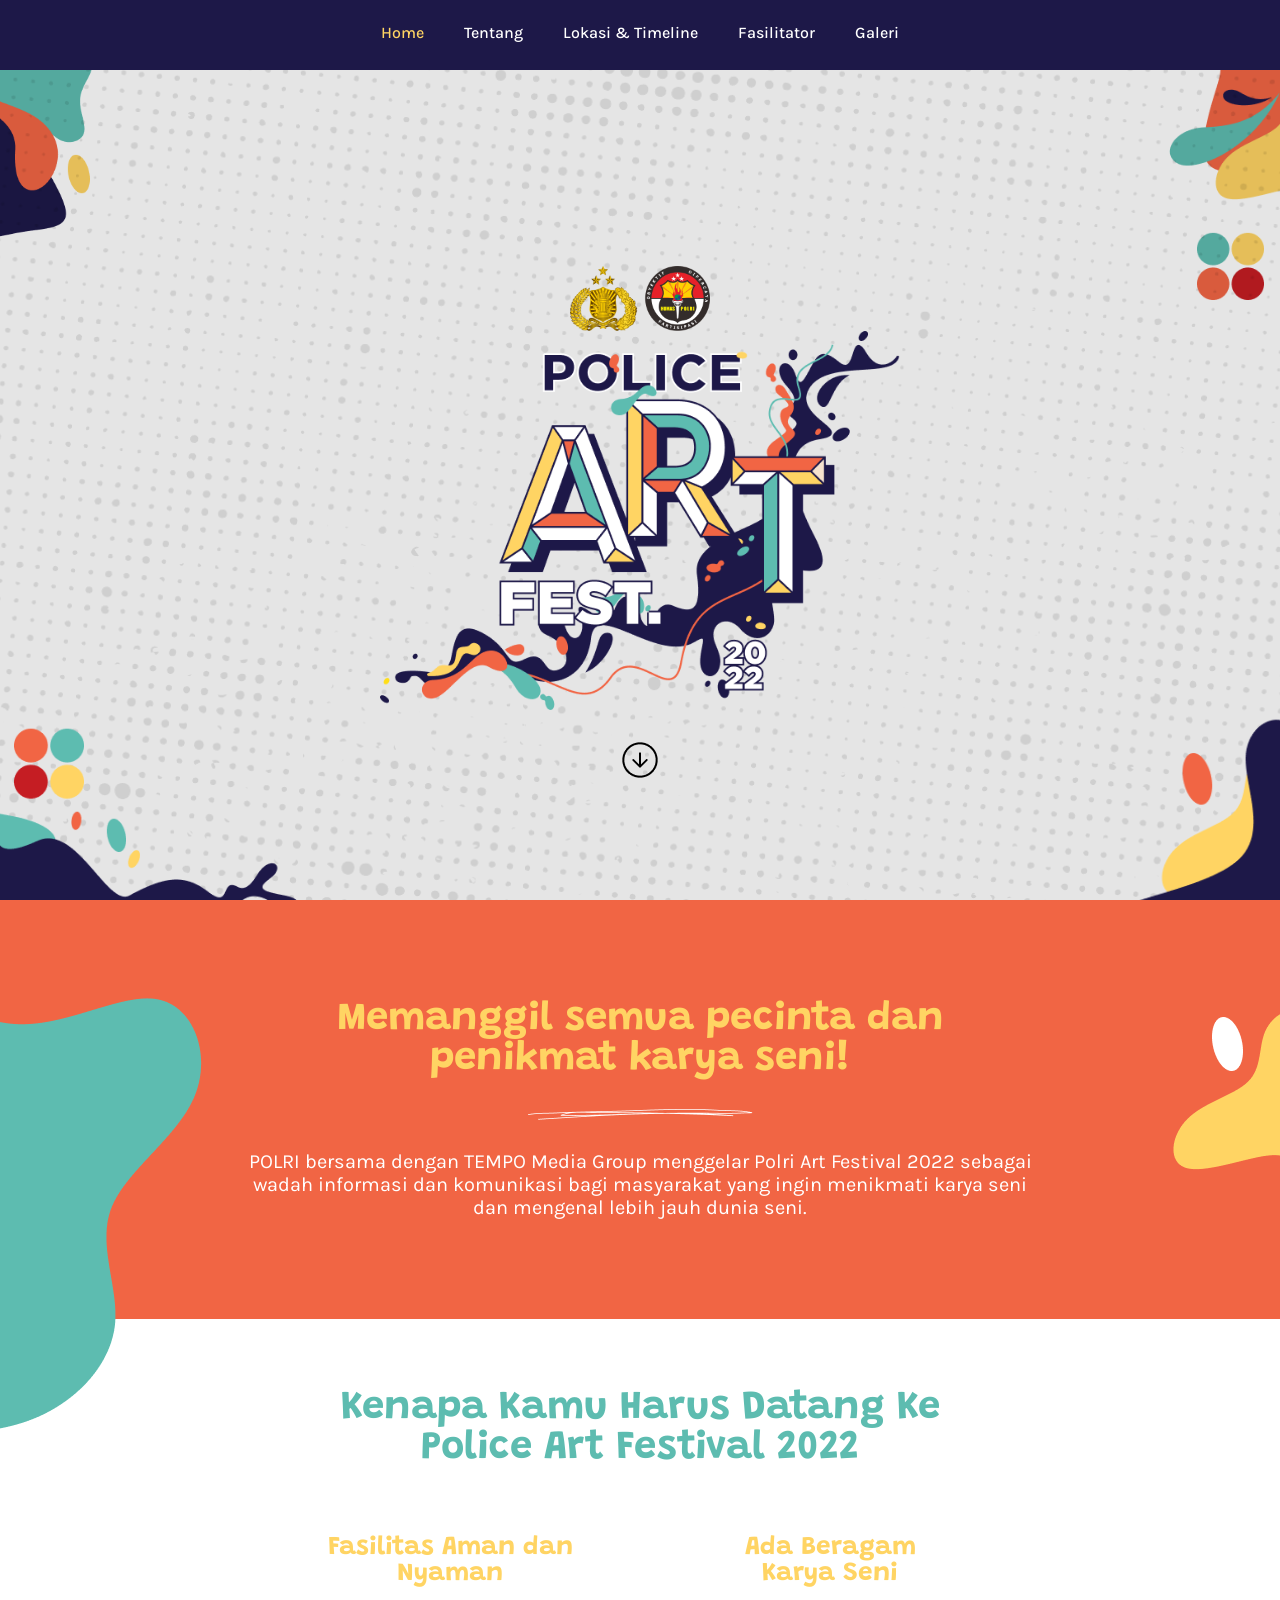
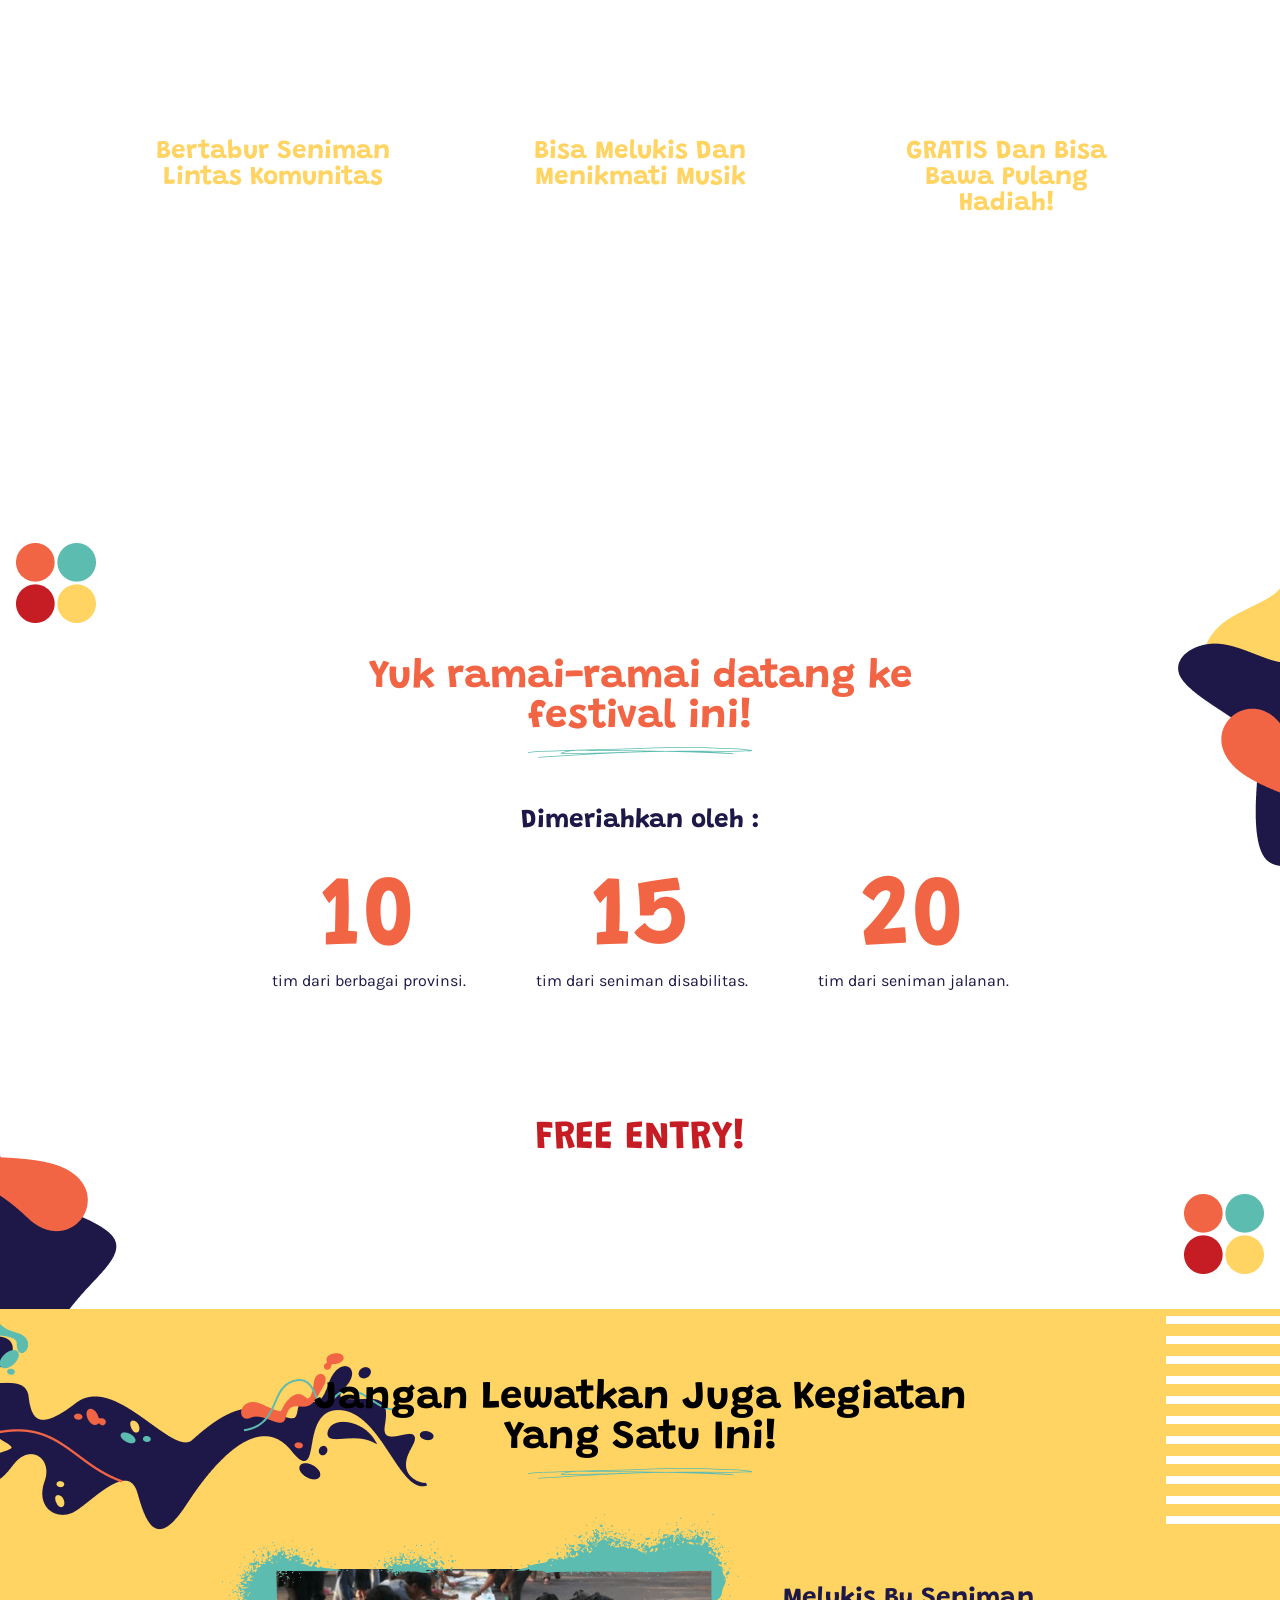
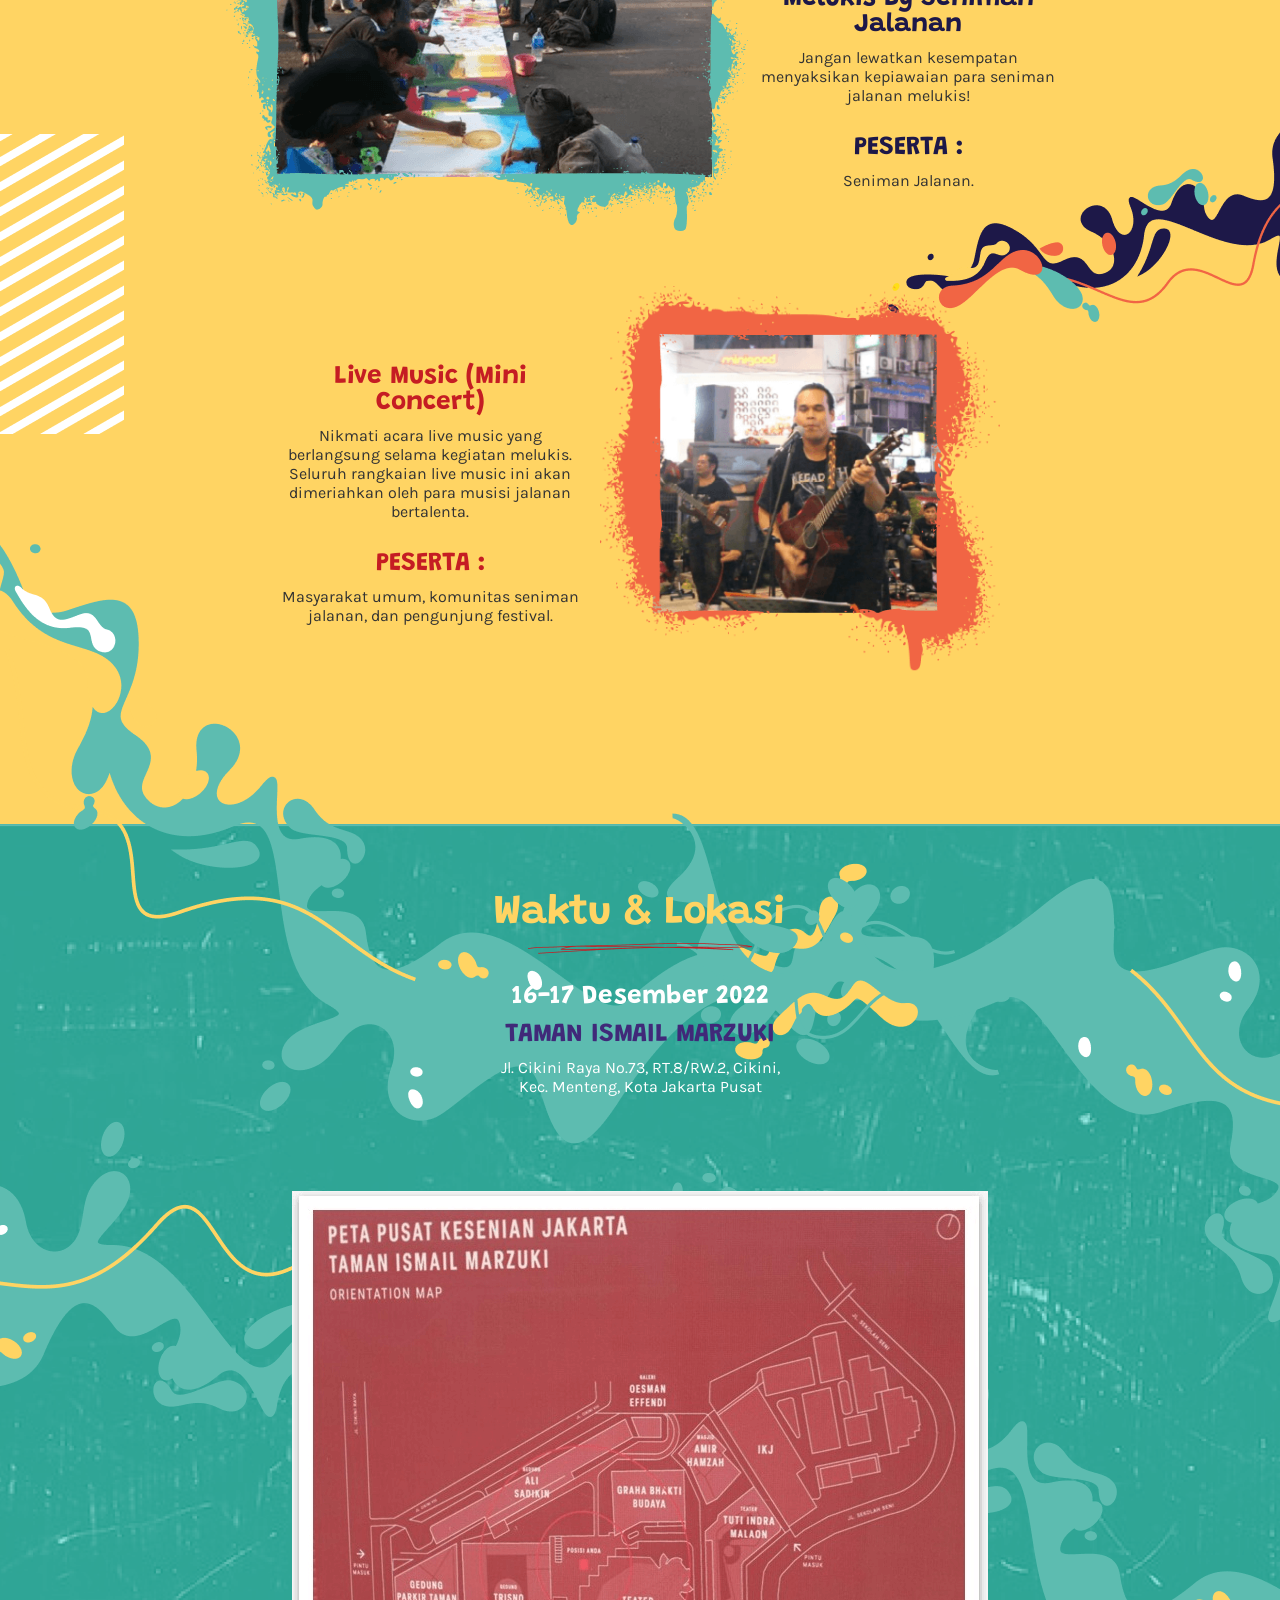
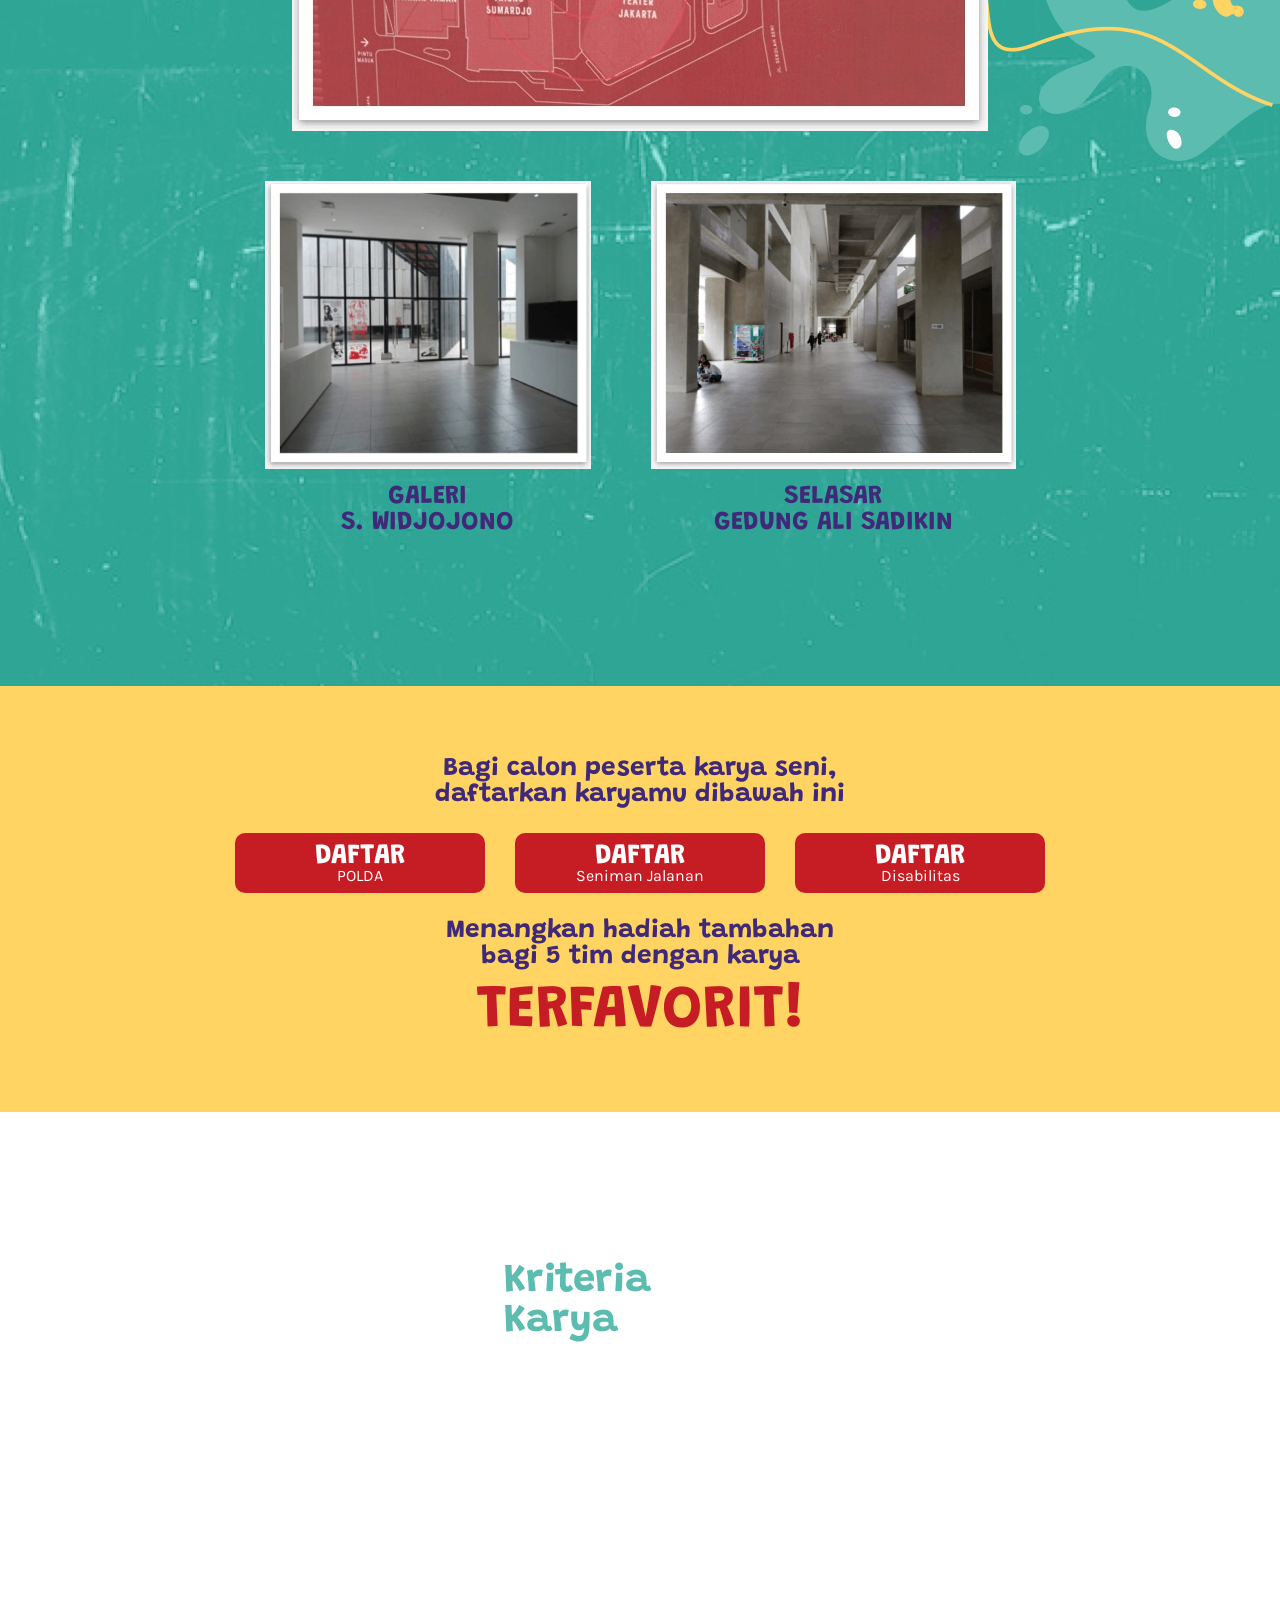
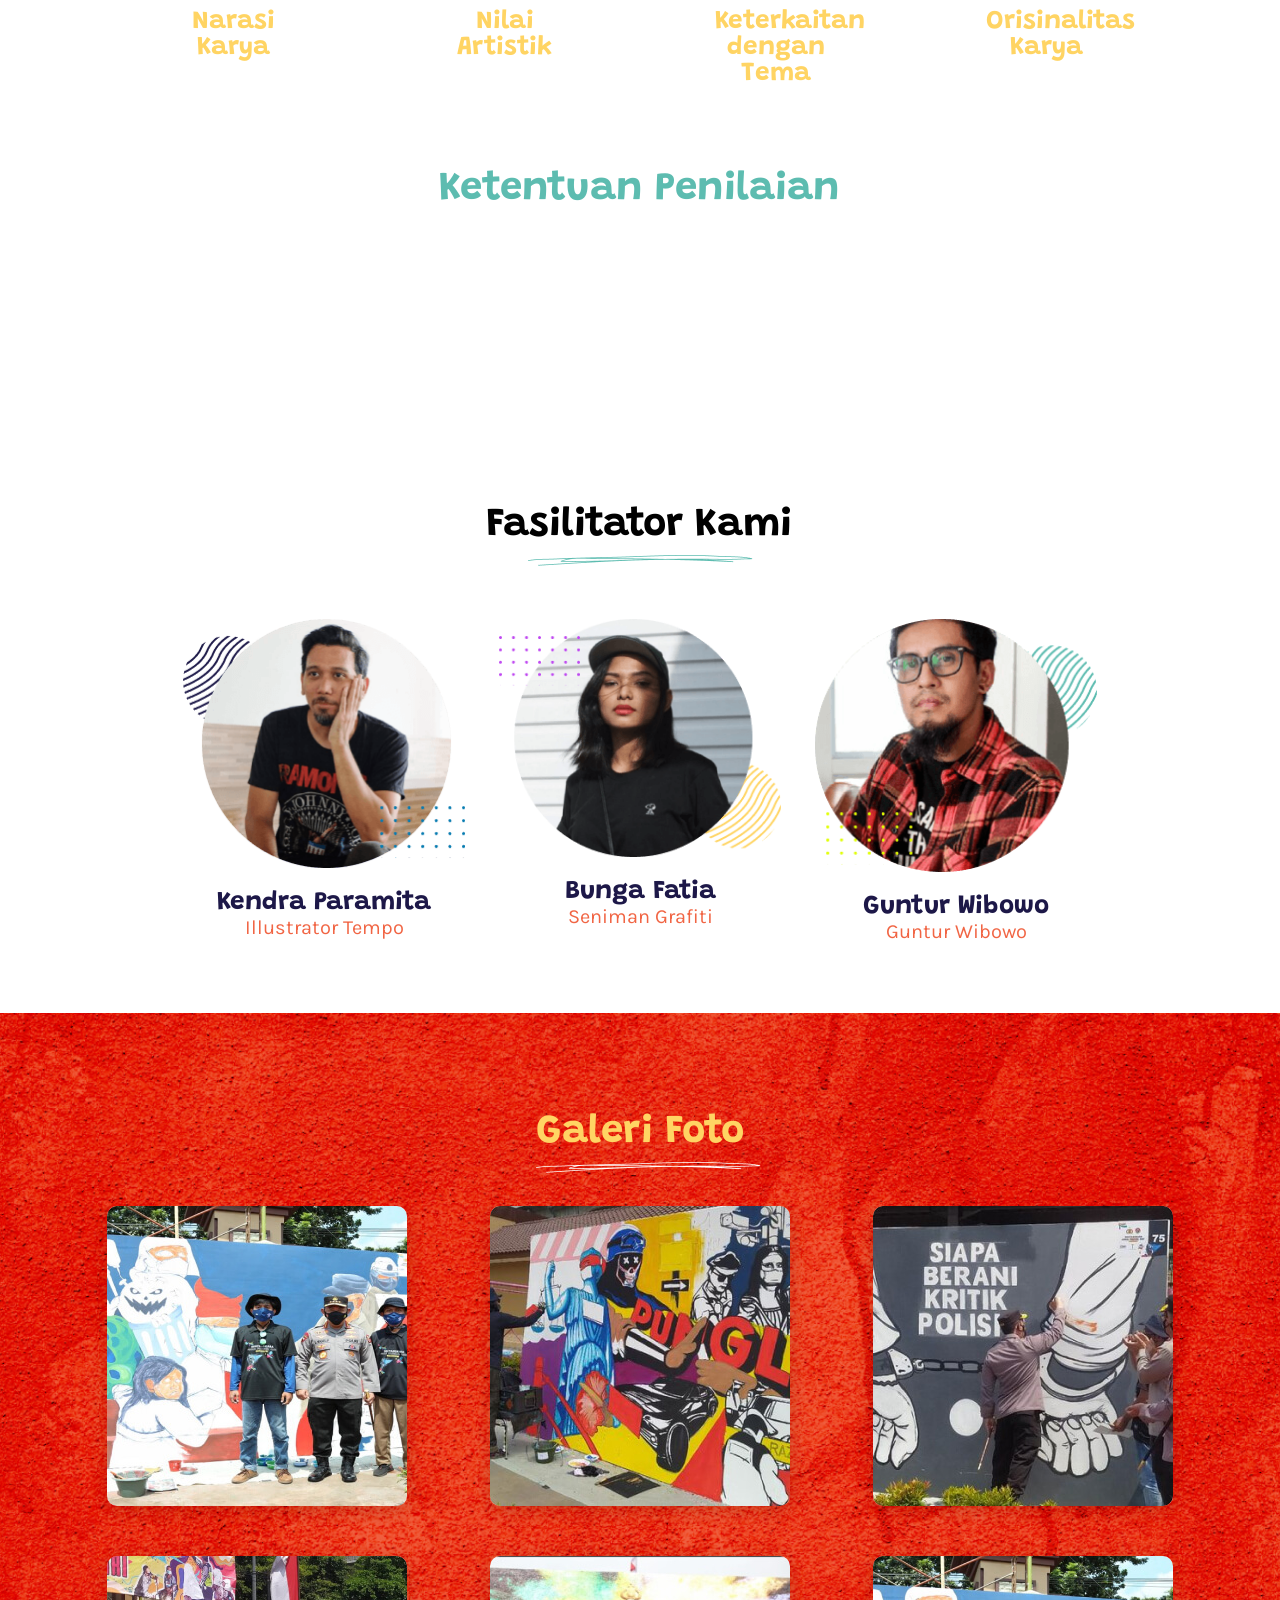
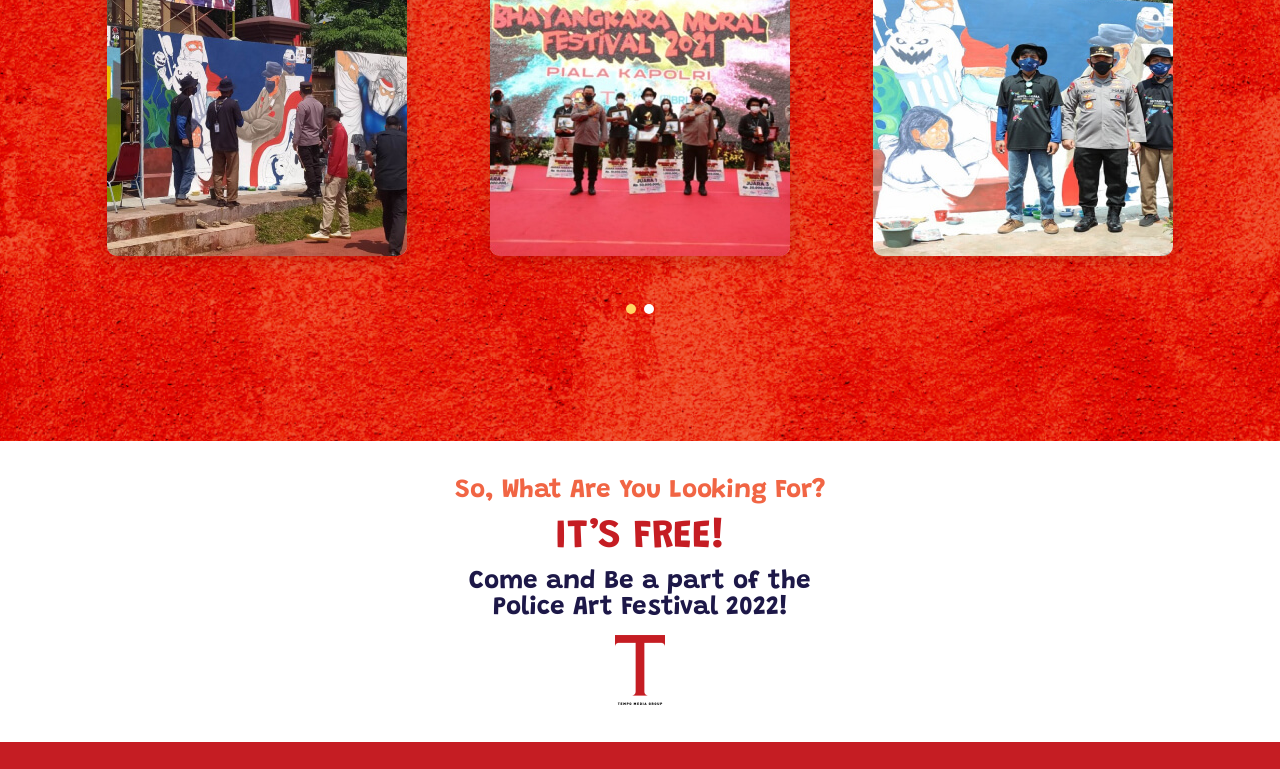
==== commit 0e72e1c6: "update link" ====
--- a/index.html
+++ b/index.html
@@ -25,10 +25,20 @@
     <link href="https://fonts.googleapis.com/css2?family=Grandstander:wght@100;200;300;400;500;600;700;800;900&family=Karla:wght@200;300;400;500;600;700;800&display=swap" rel="stylesheet">
     <!-- css -->
     <link rel="stylesheet" type="text/css" href="css/swiper.min.css">
-    <!-- <link rel="stylesheet" href="https://cdnjs.cloudflare.com/ajax/libs/Swiper/4.4.6/css/swiper.min.css"> -->
     <link rel="stylesheet" type="text/css" href="css/aos.css">
     <link rel="stylesheet" type="text/css" href="css/style.css">
-
+    <!-- Google tag (gtag.js) -->
+    <script async src="https://www.googletagmanager.com/gtag/js?id=G-FSQ6BQF6FD"></script>
+    <script>
+        window.dataLayer = window.dataLayer || [];
+
+        function gtag() {
+            dataLayer.push(arguments);
+        }
+        gtag('js', new Date());
+
+        gtag('config', 'G-FSQ6BQF6FD');
+    </script>
 </head>
 
 <body>
@@ -296,7 +306,7 @@
                 Bagi calon peserta karya seni, daftarkan karyamu dibawah ini
             </div>
             <div class="favorit__wrap">
-                <a href="https://bit.ly/PoliceArtFest2022" target="_blank">
+                <a href="https://bit.ly/PoliceArtFestival2022" target="_blank">
                     <div class="btn-regis" data-aos="fade-up" data-aos-delay="500">
                         <div class="btn-regis__1">DAFTAR</div>
                         <div class="btn-regis__2">POLDA</div>
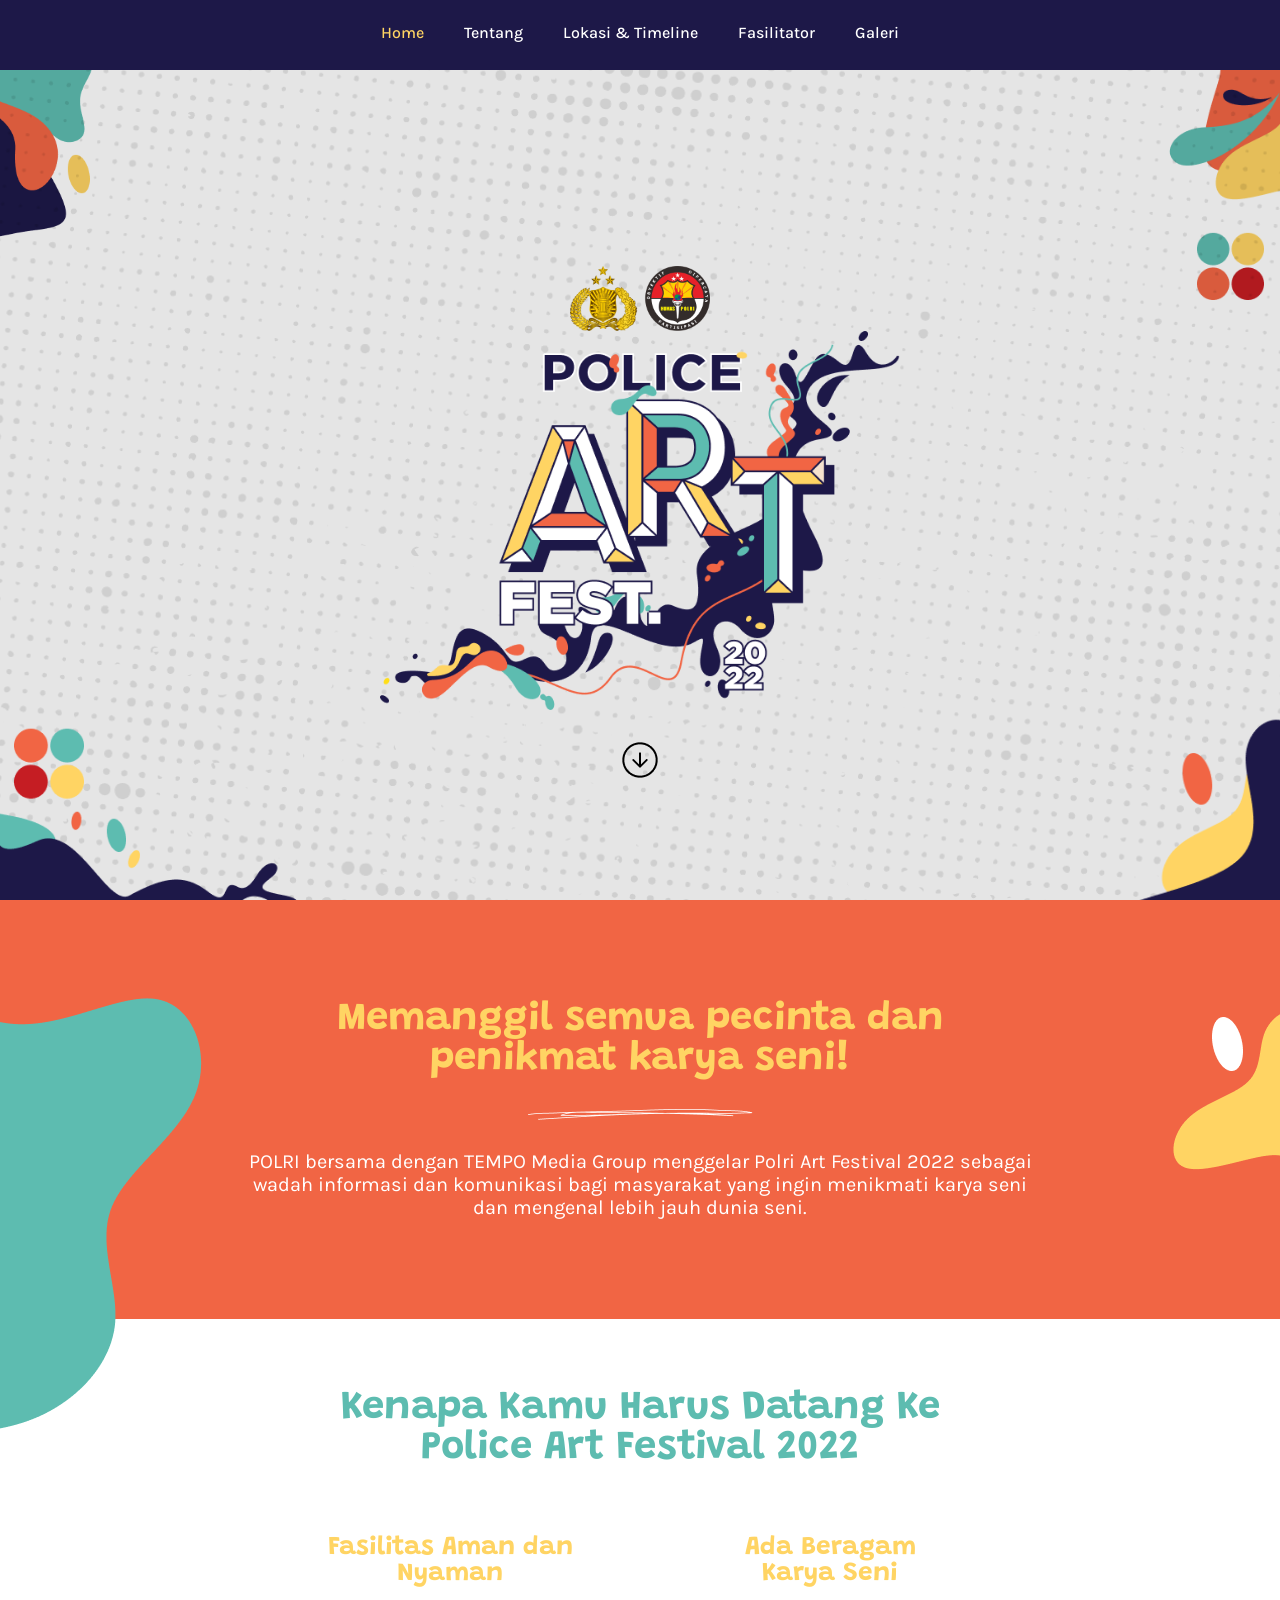
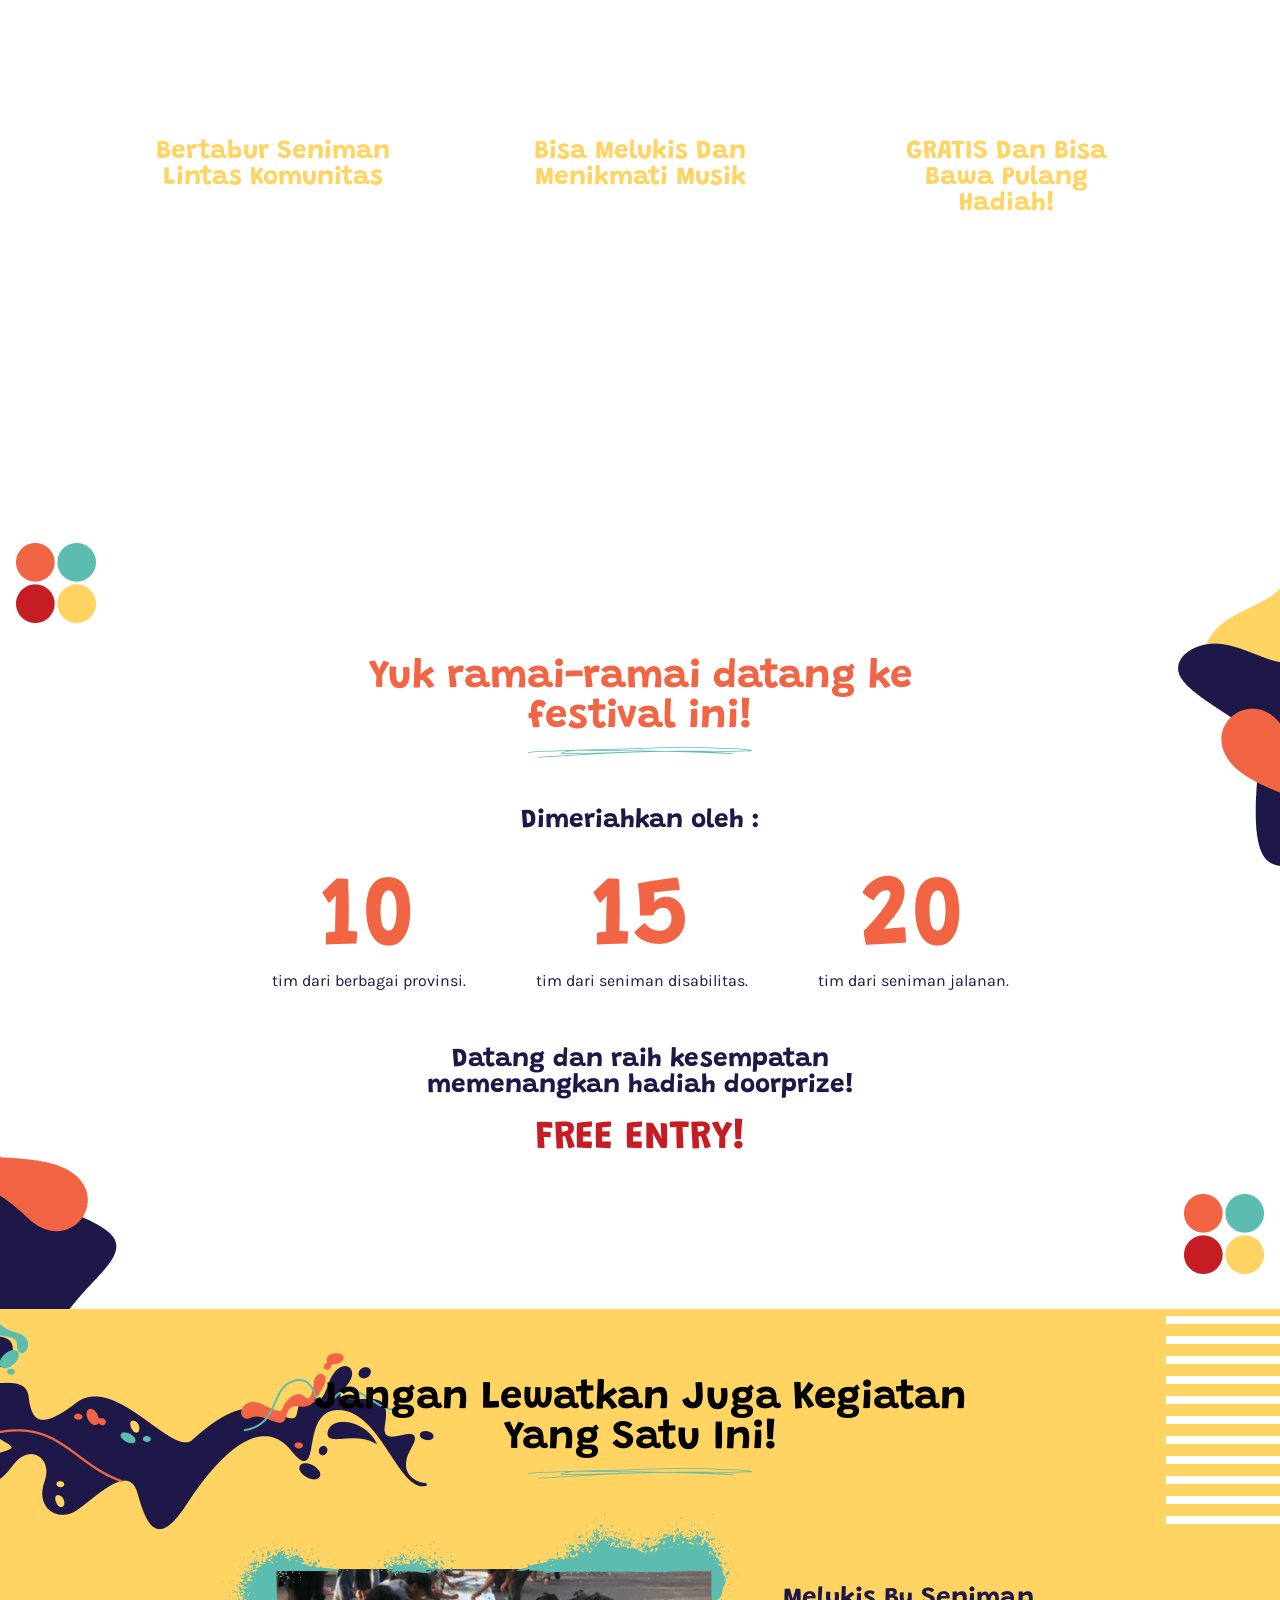
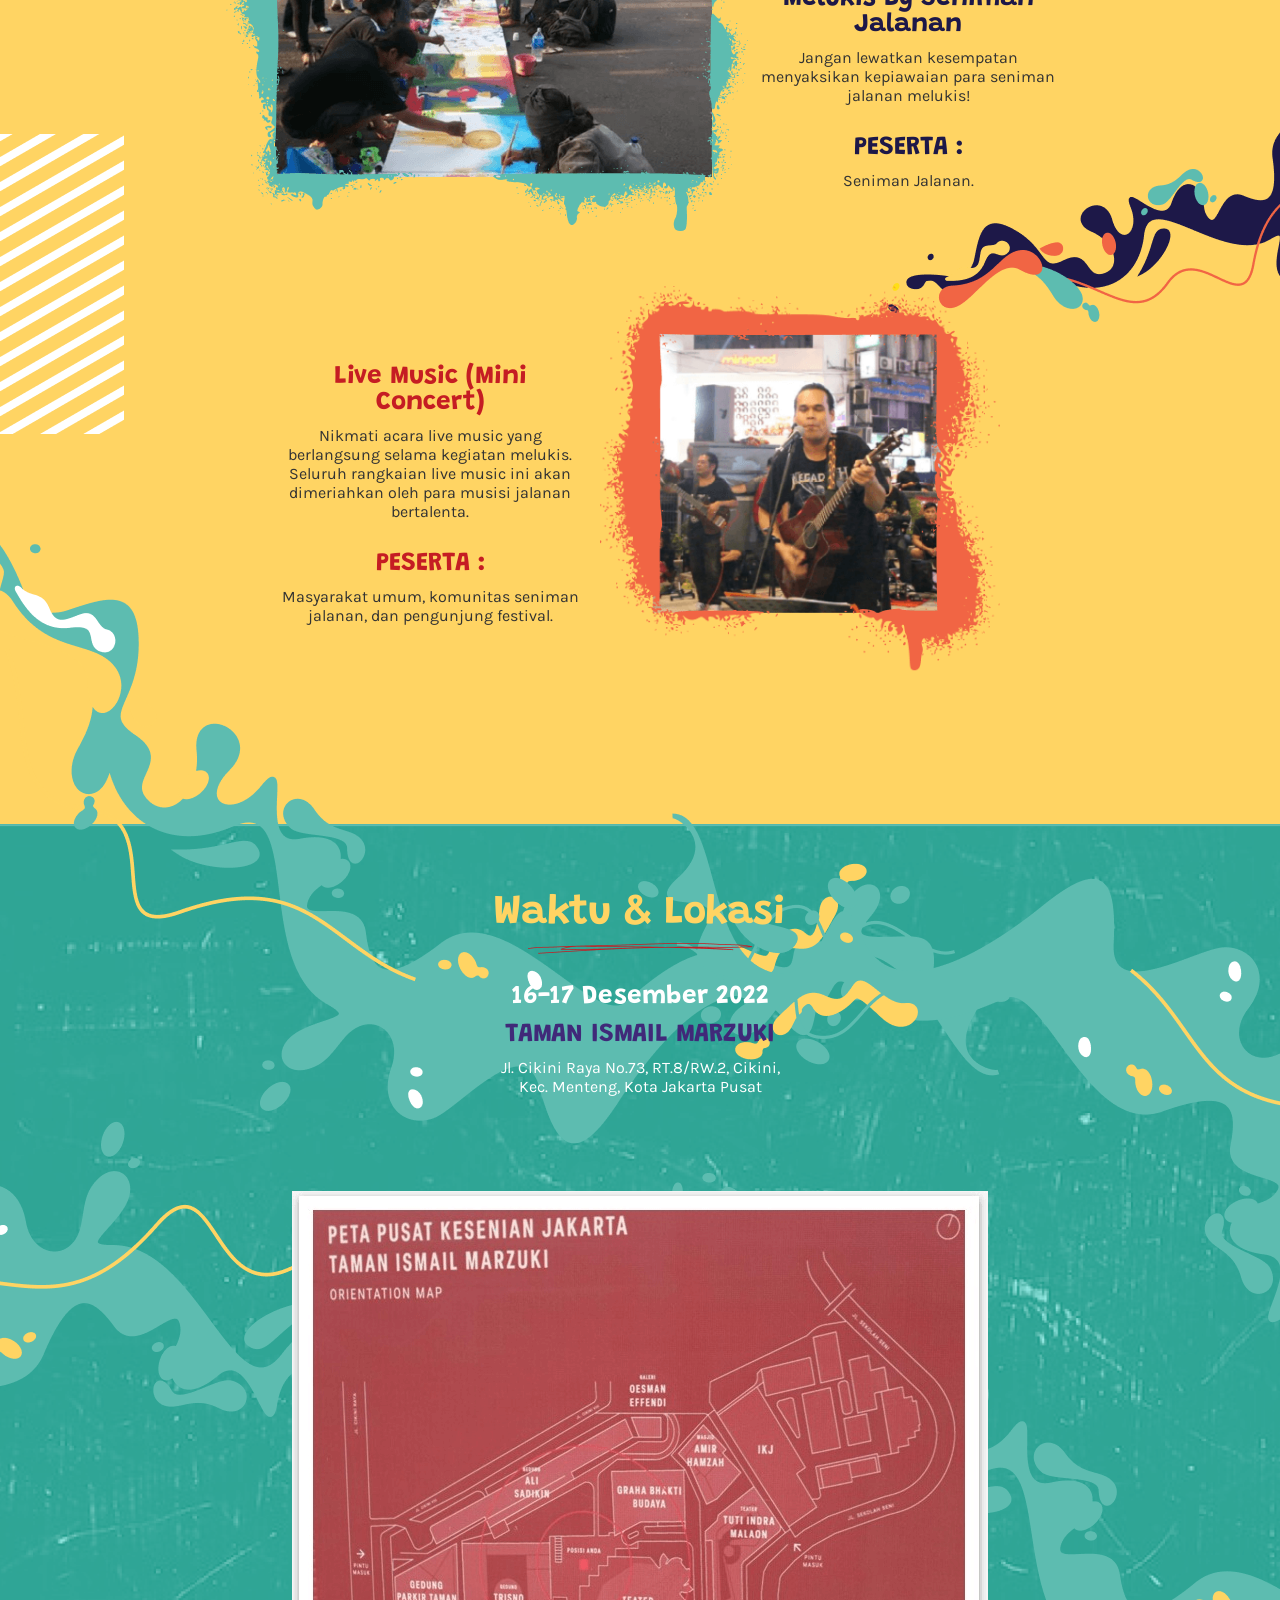
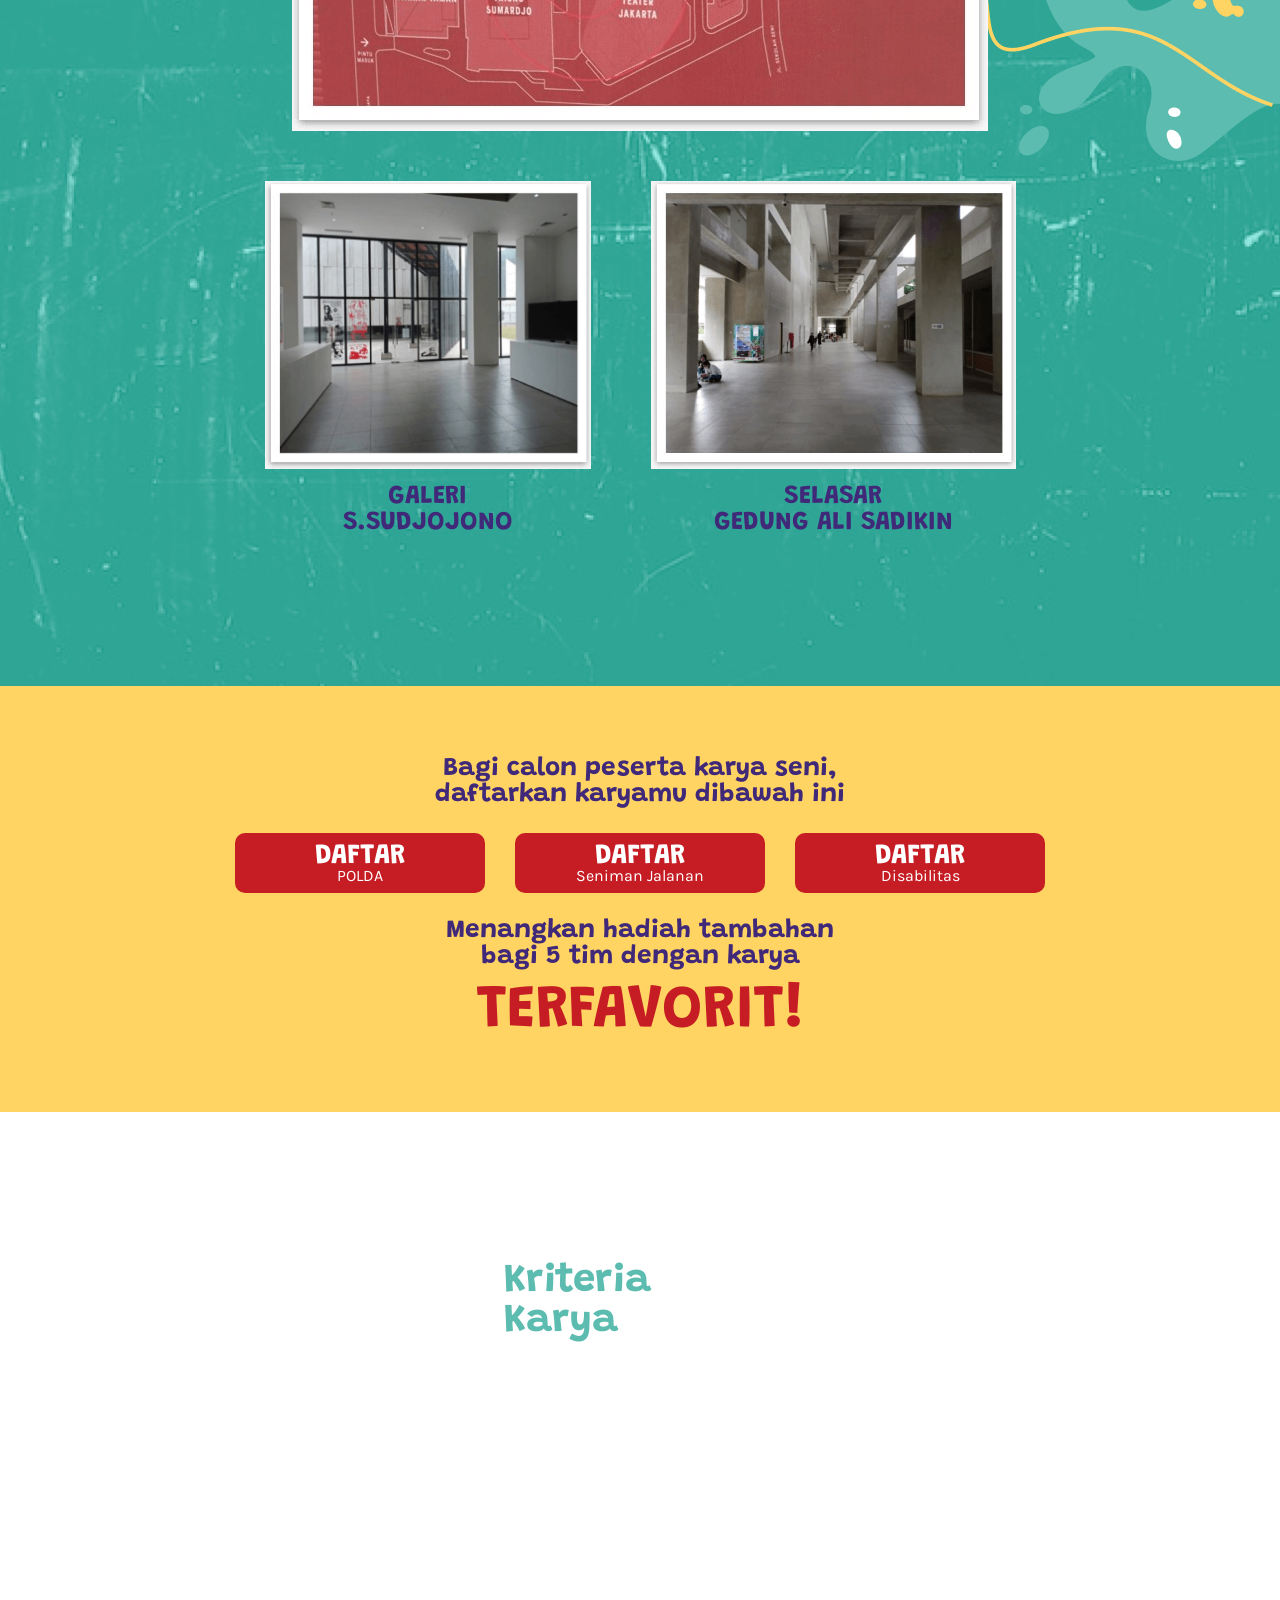
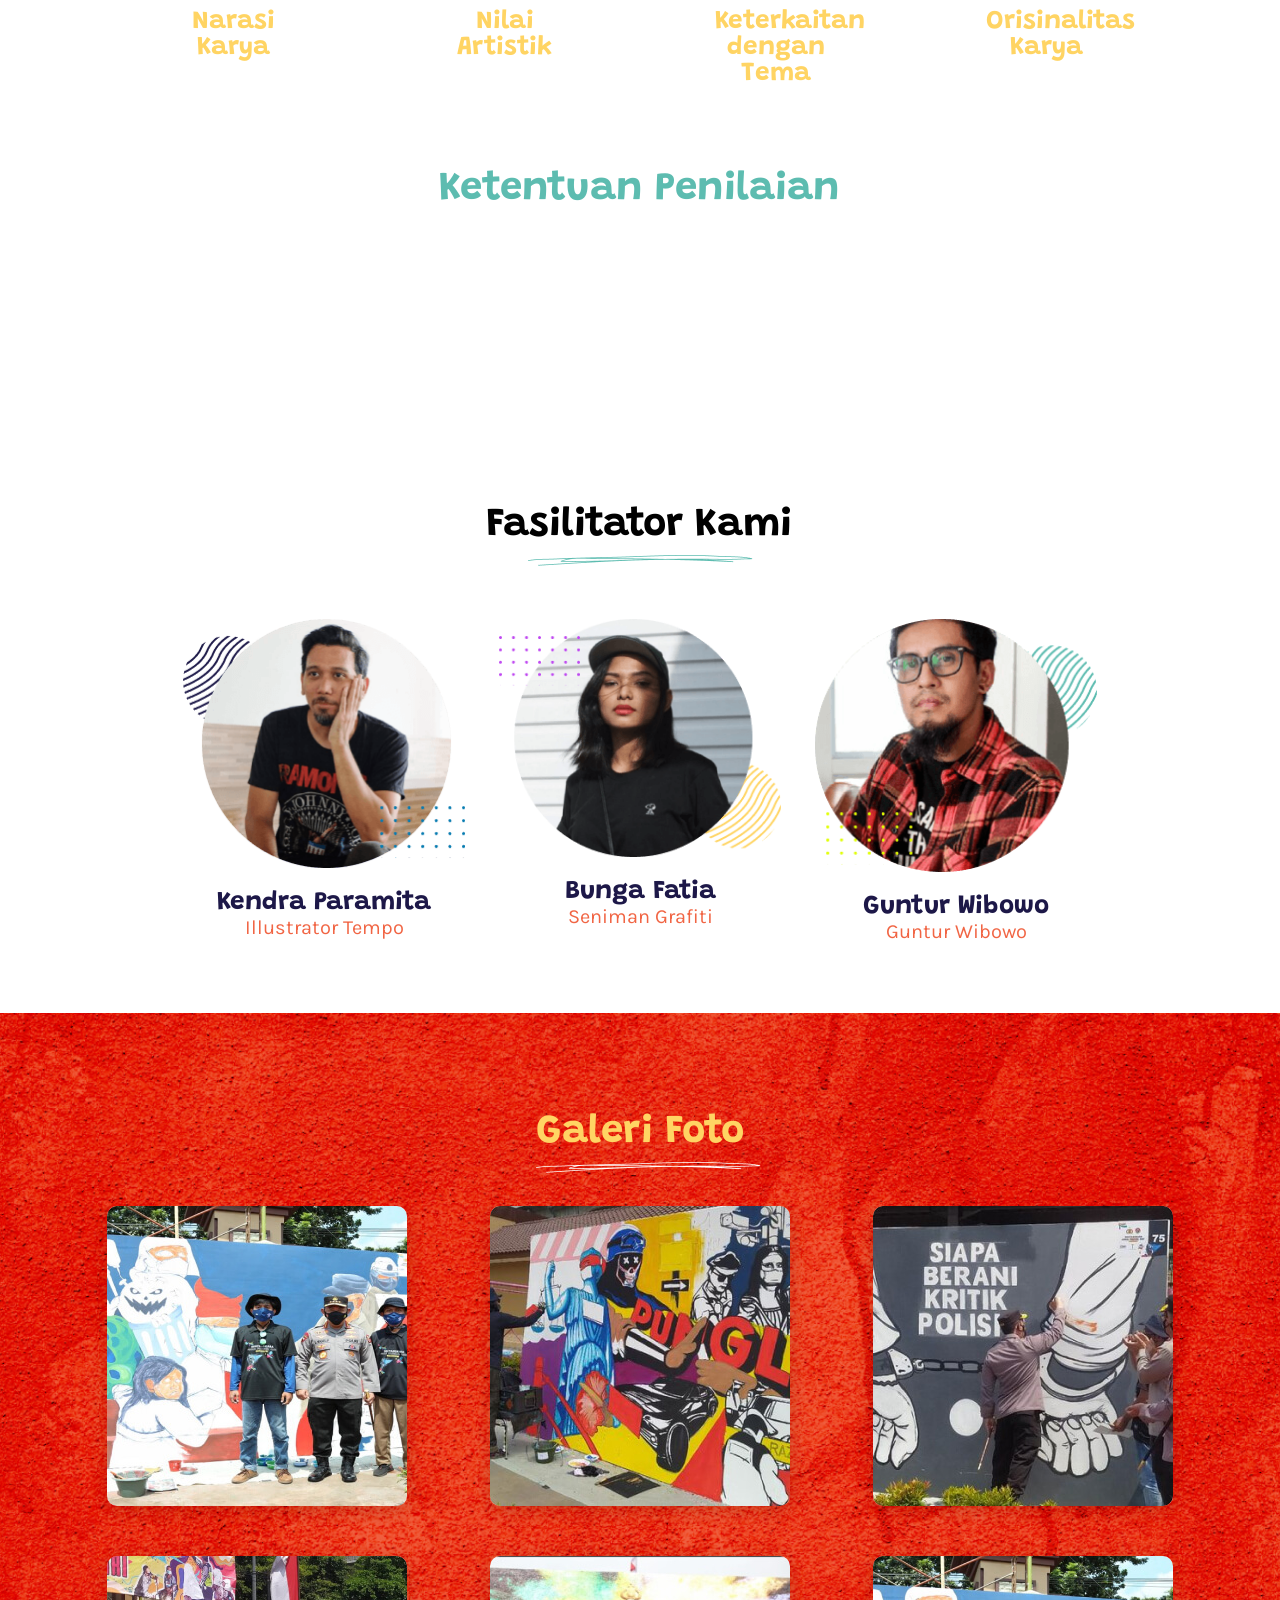
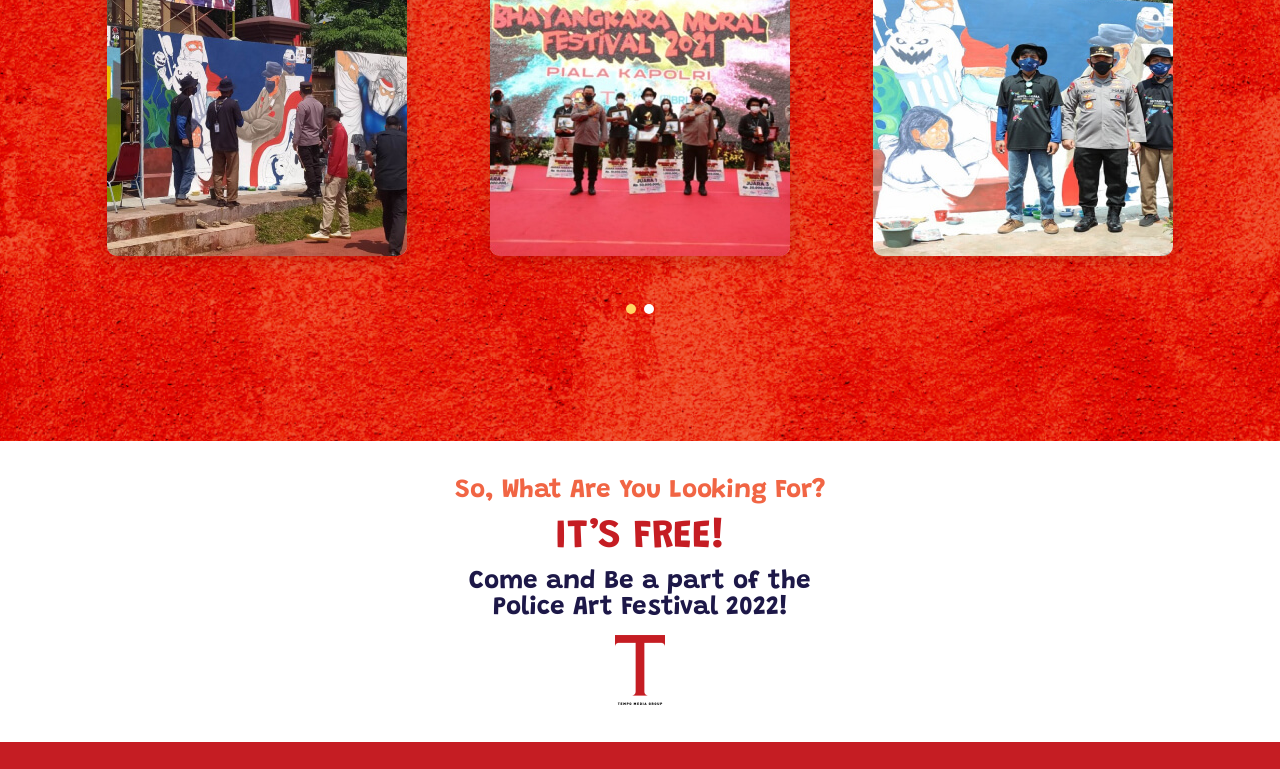
==== commit 3e38879c: "lokasi" ====
--- a/index.html
+++ b/index.html
@@ -291,7 +291,7 @@
             <div class="waktu__wrap">
                 <div class="waktu__item1" data-aos="fade-up" data-aos-delay="1300">
                     <img src="images/photo2.png" alt="">
-                    <h1>GALERI<br> S. WIDJOJONO</h1>
+                    <h1>GALERI<br> S.SUDJOJONO</h1>
                 </div>
                 <div class="waktu__item2" data-aos="fade-up" data-aos-delay="1500">
                     <img src="images/photo3.png" alt="">
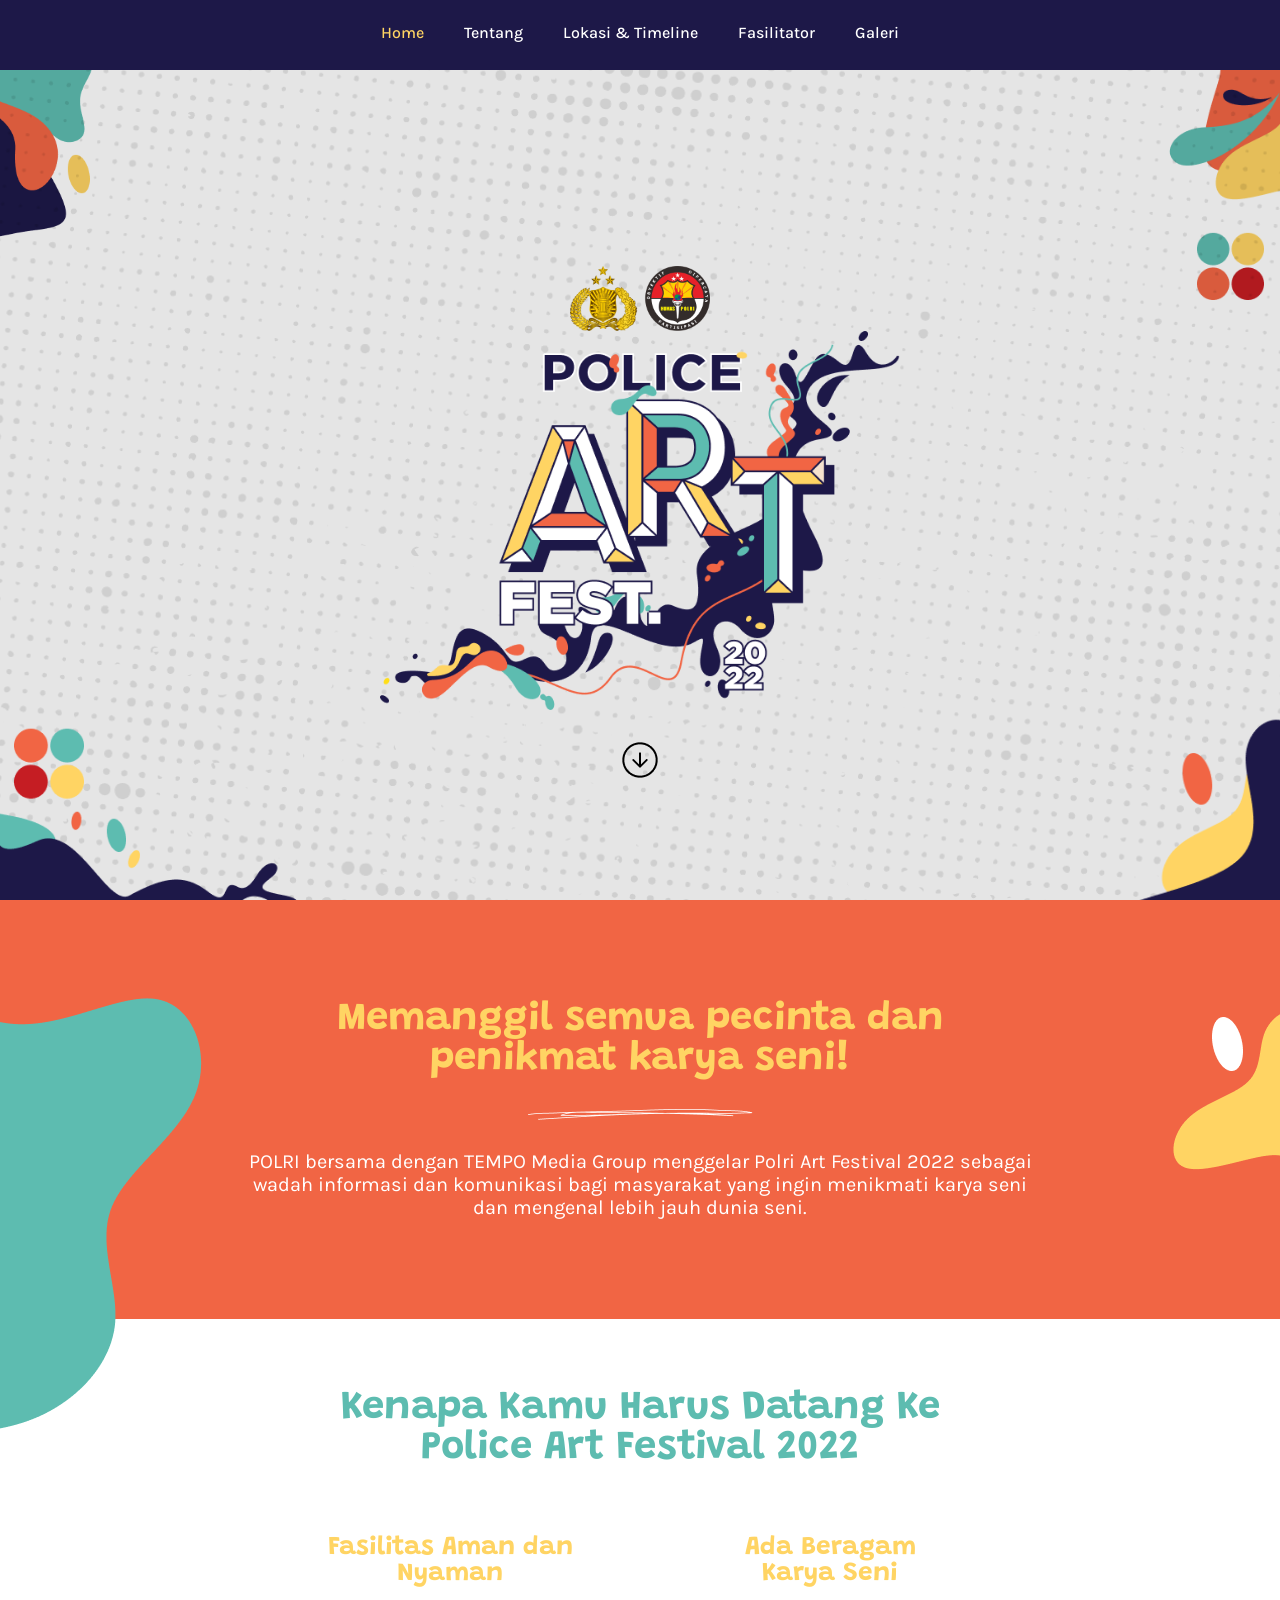
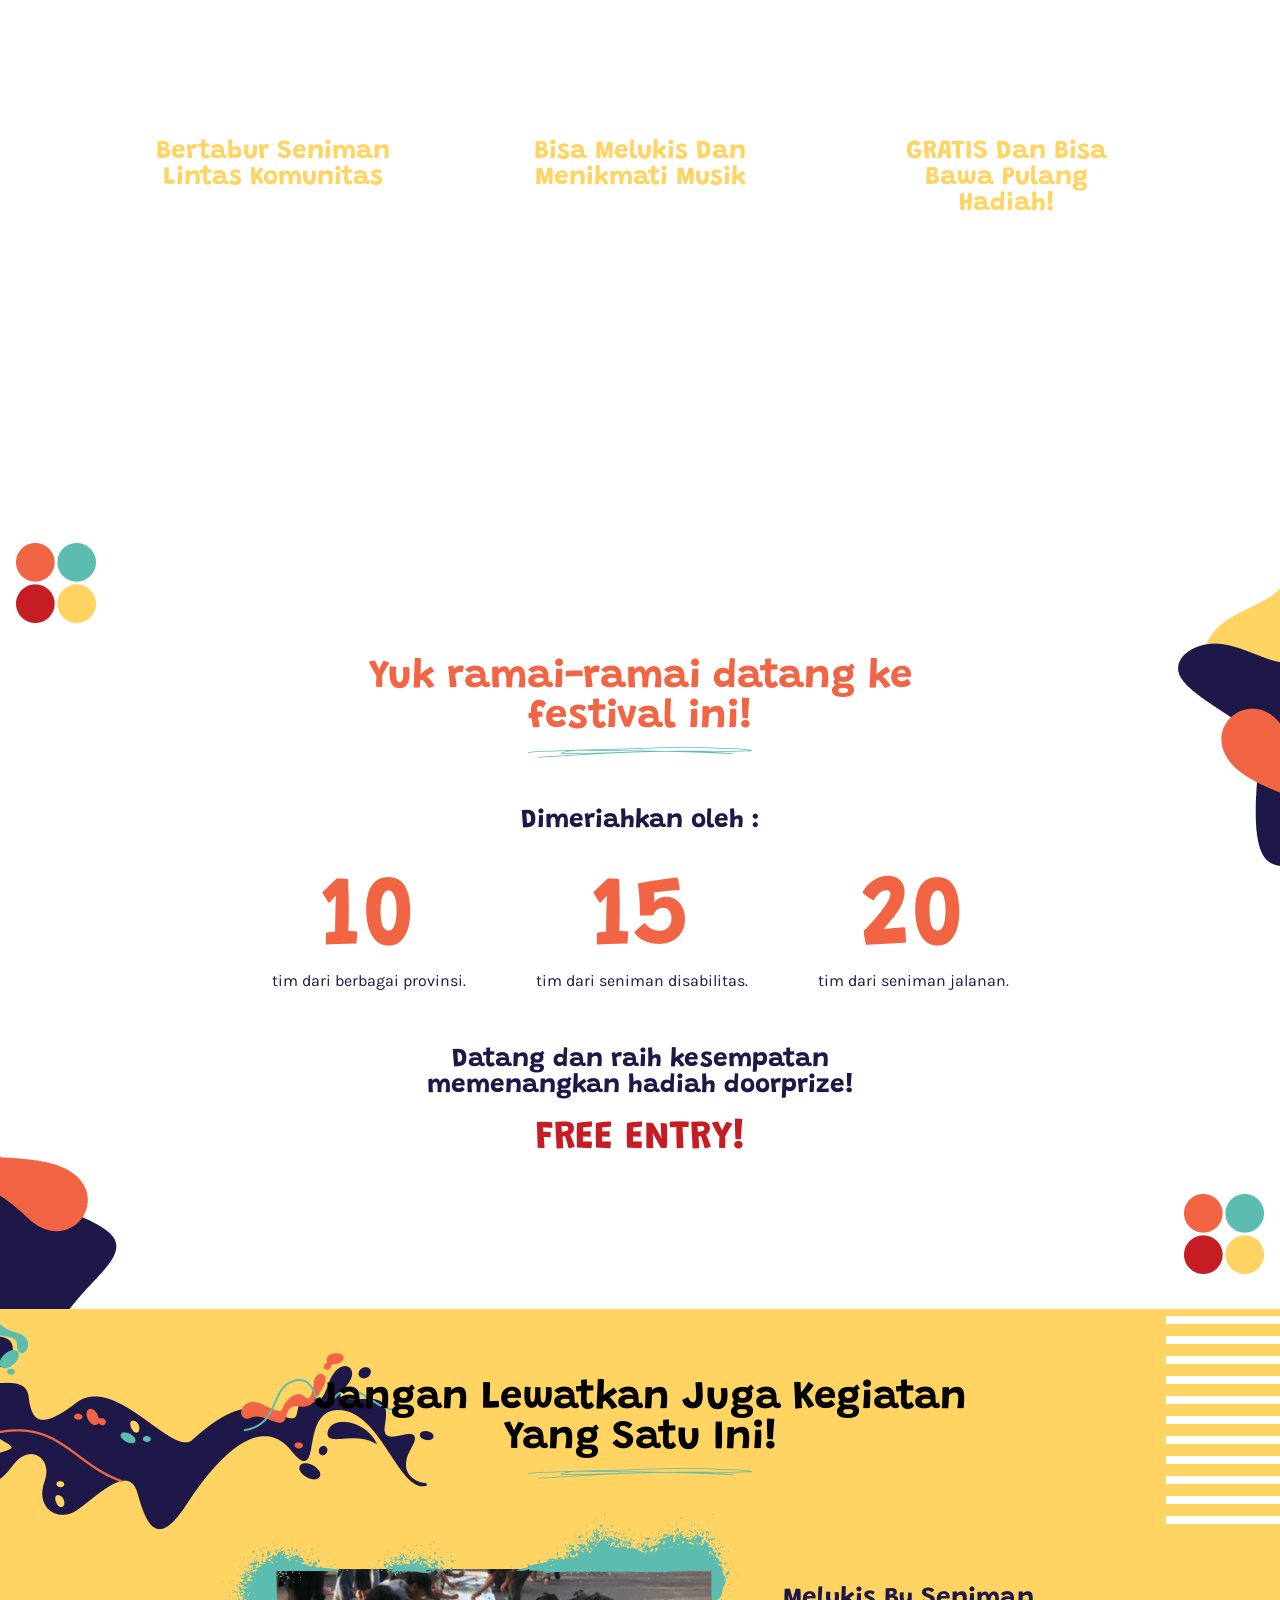
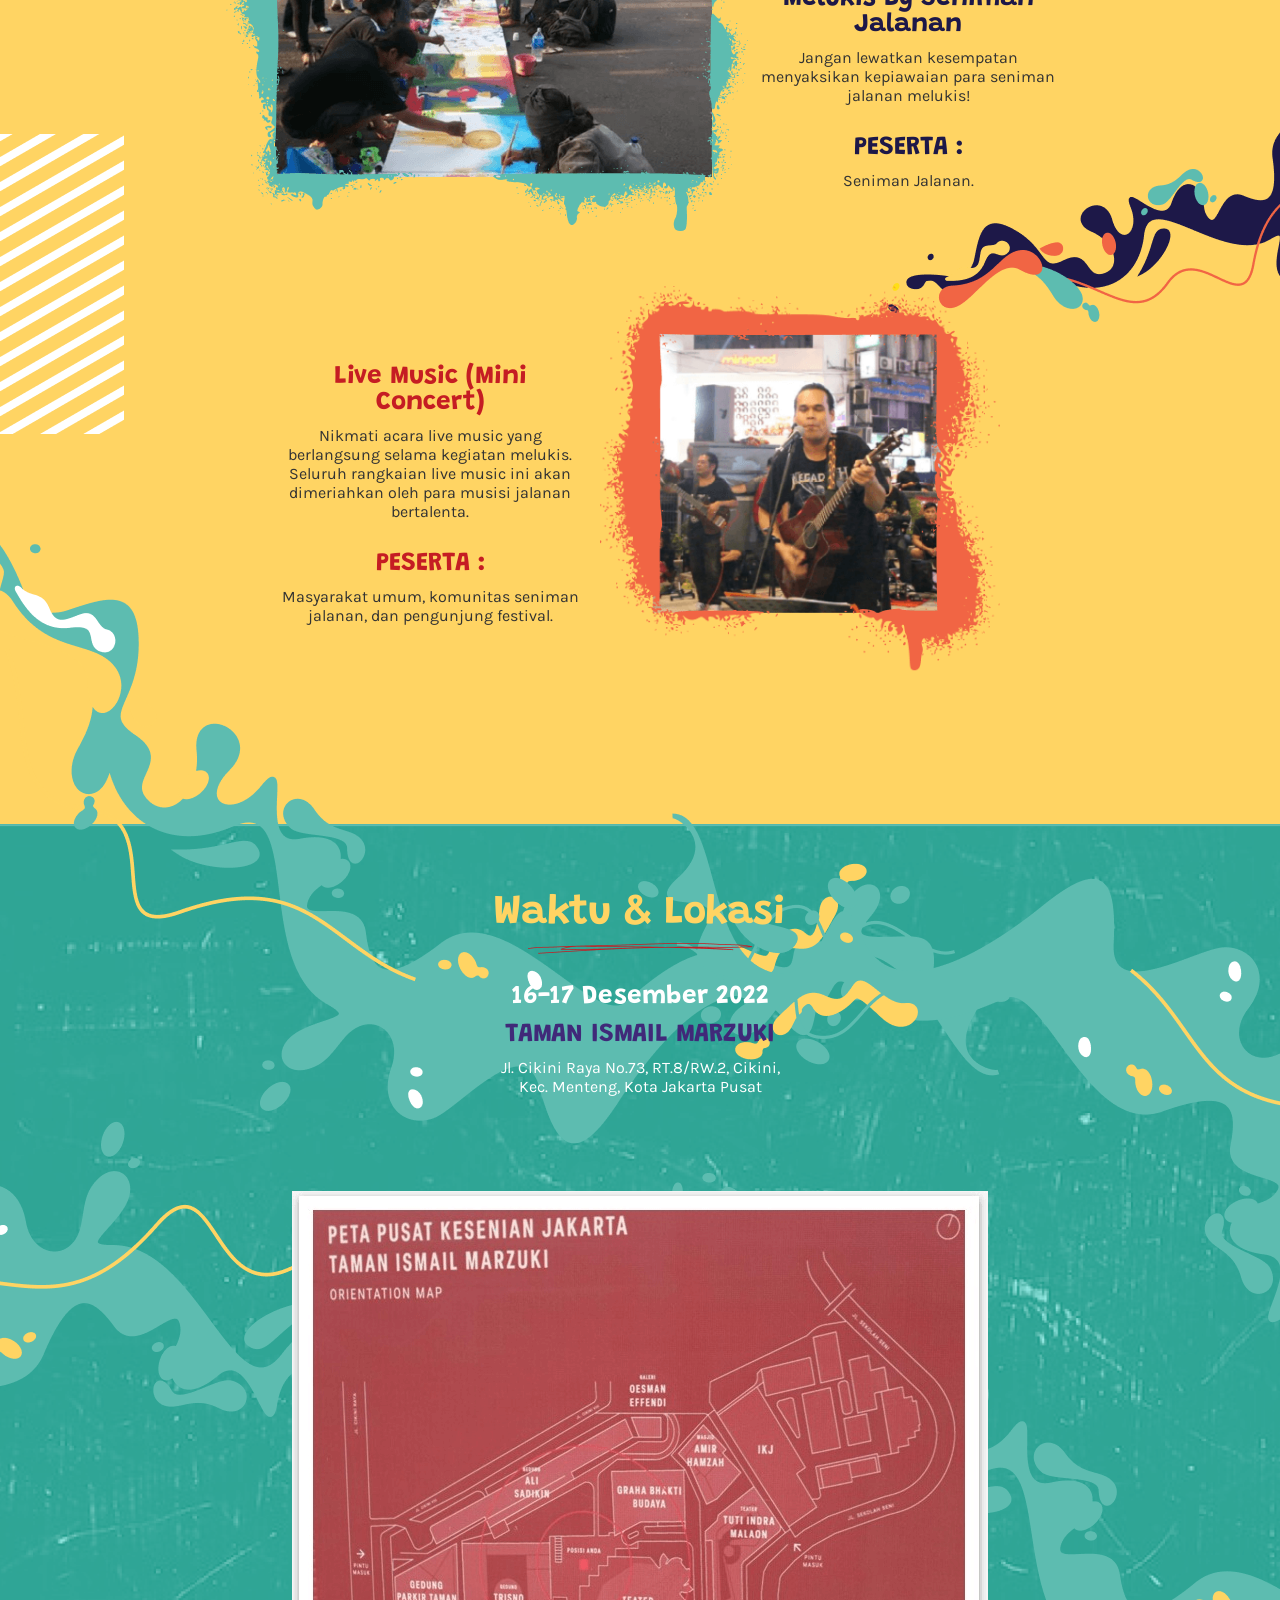
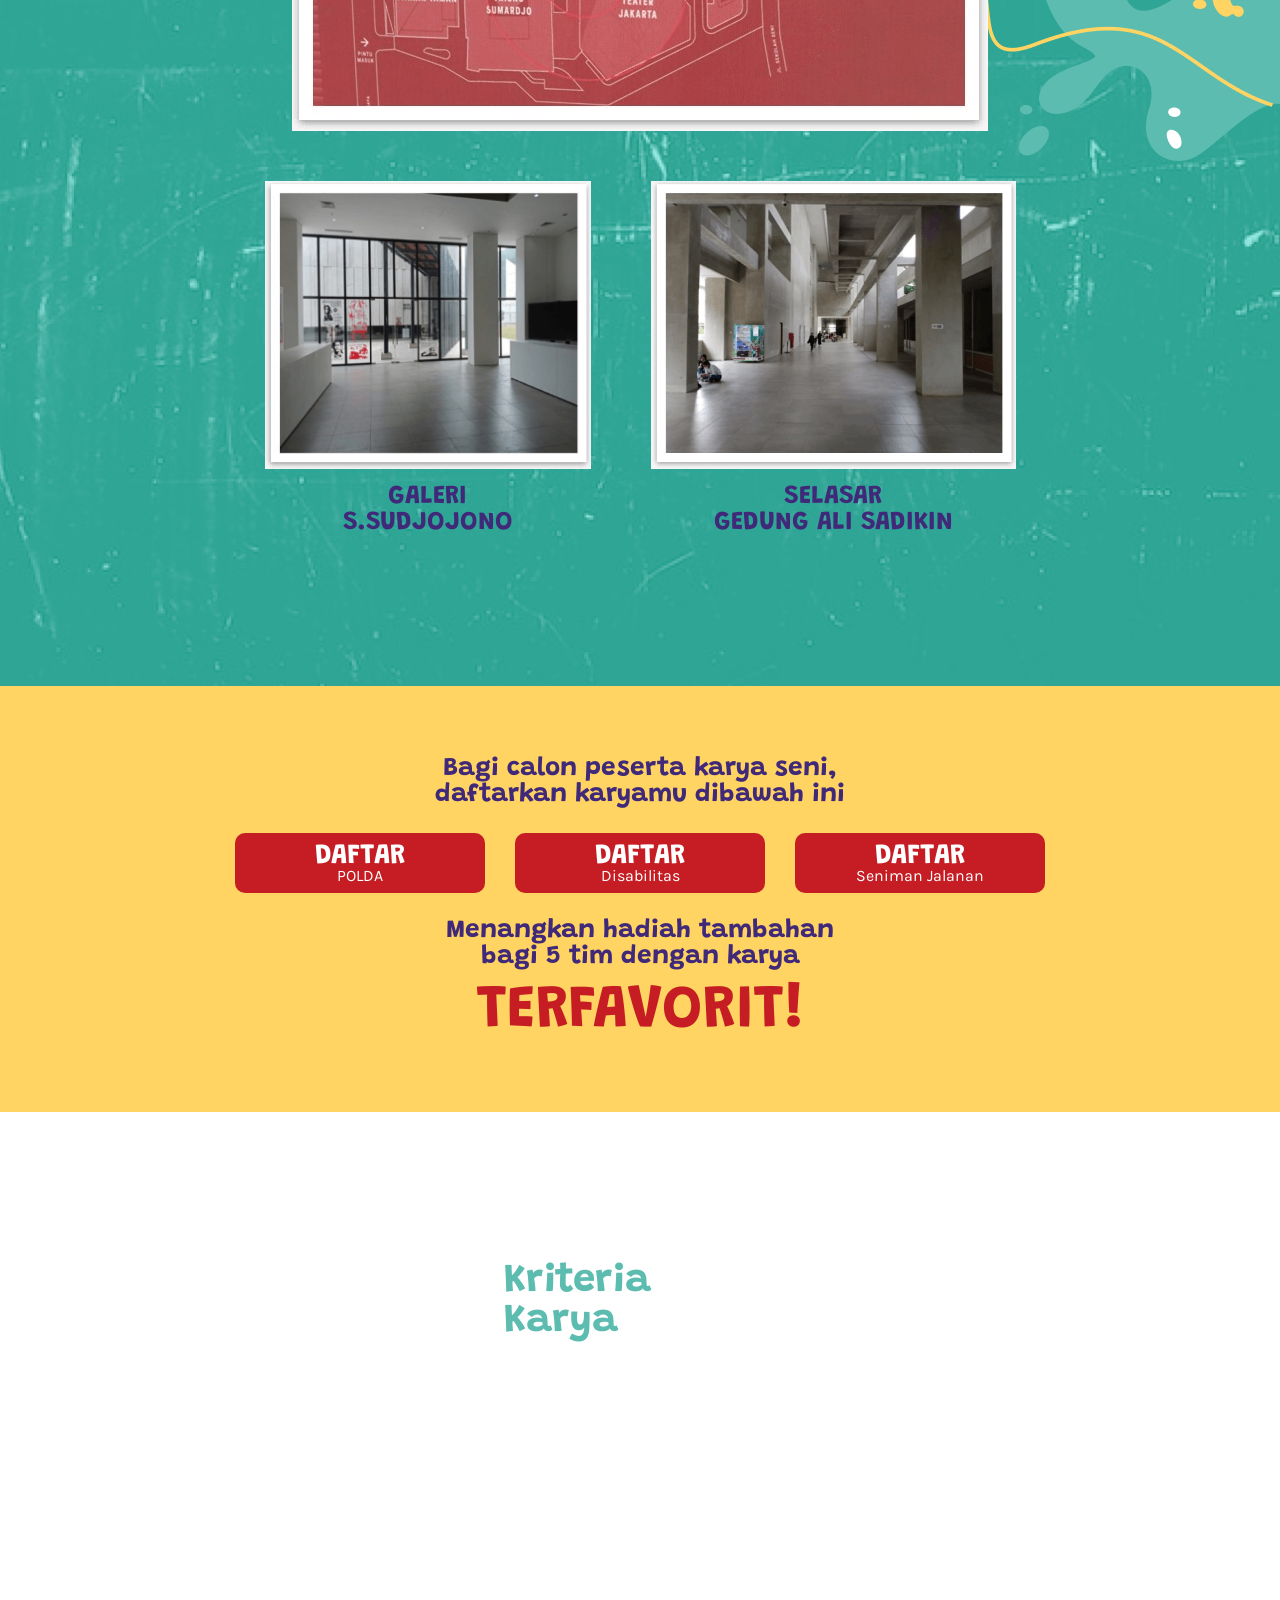
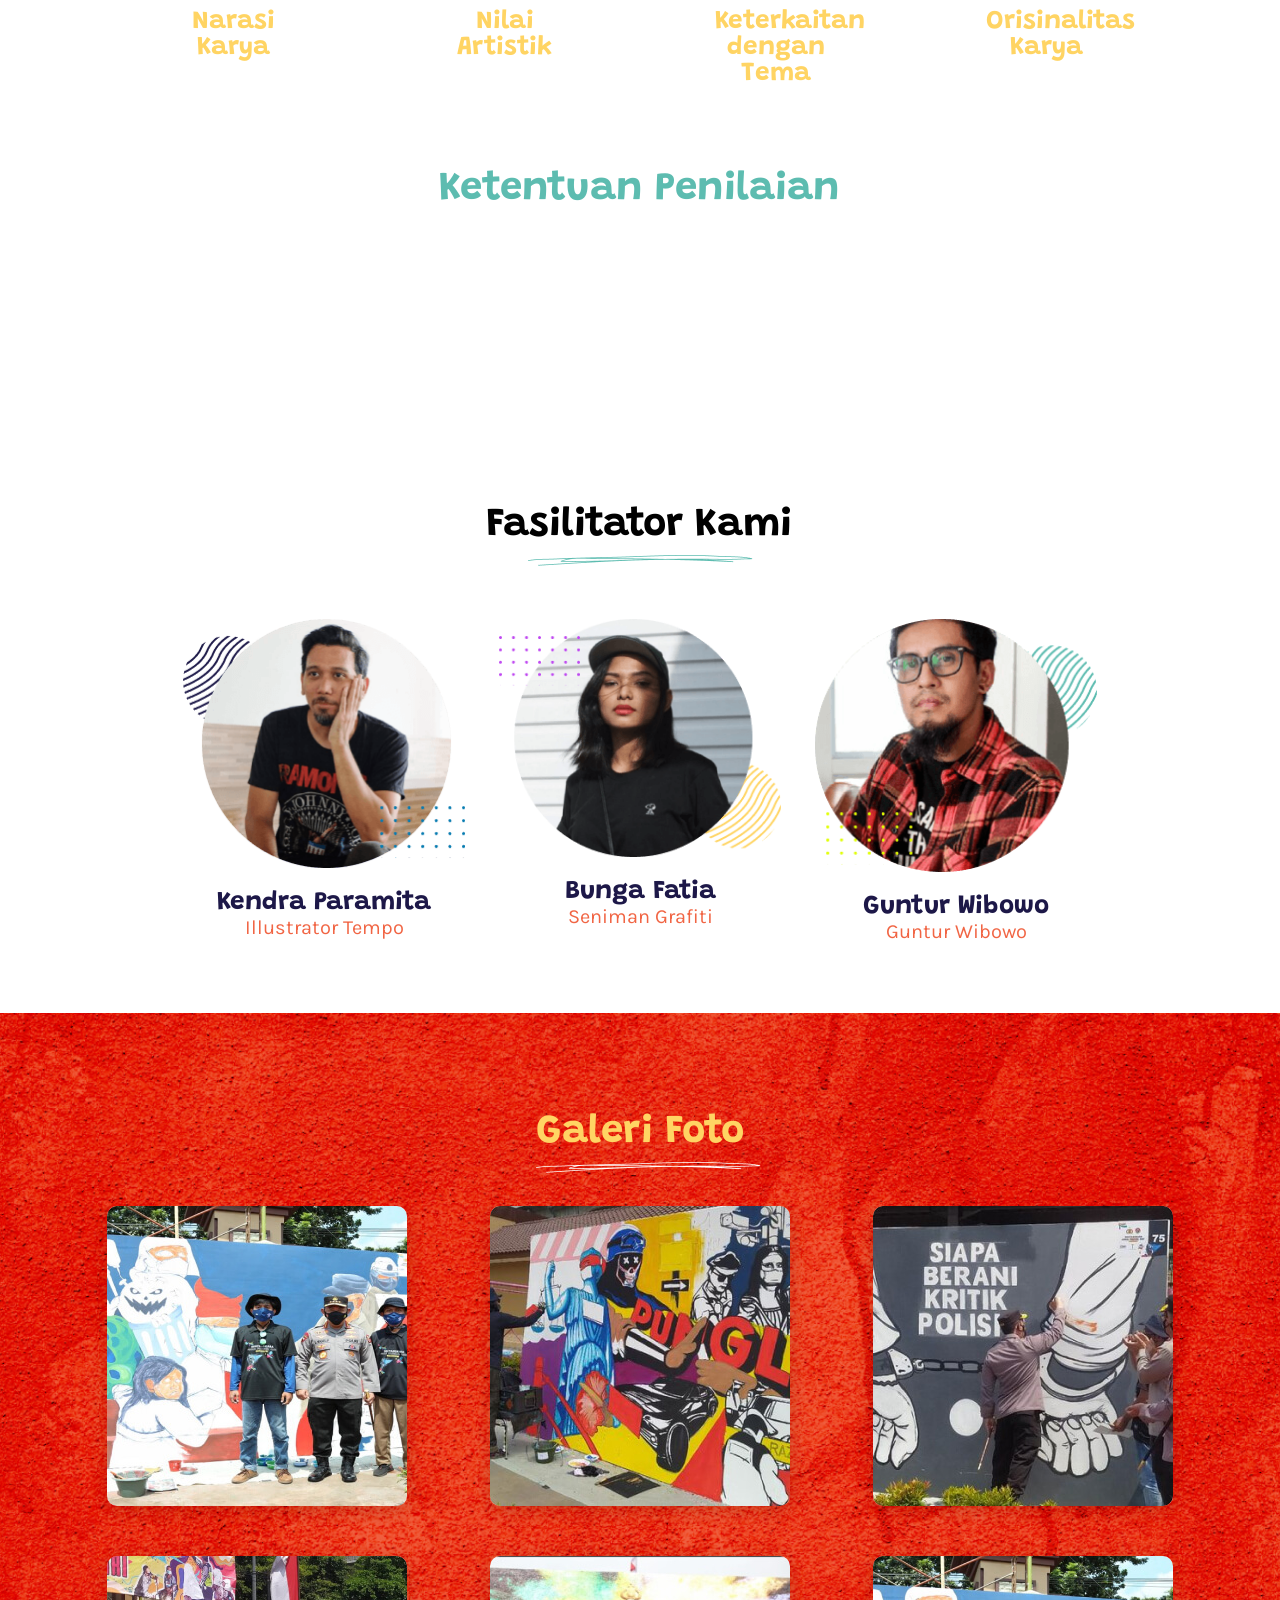
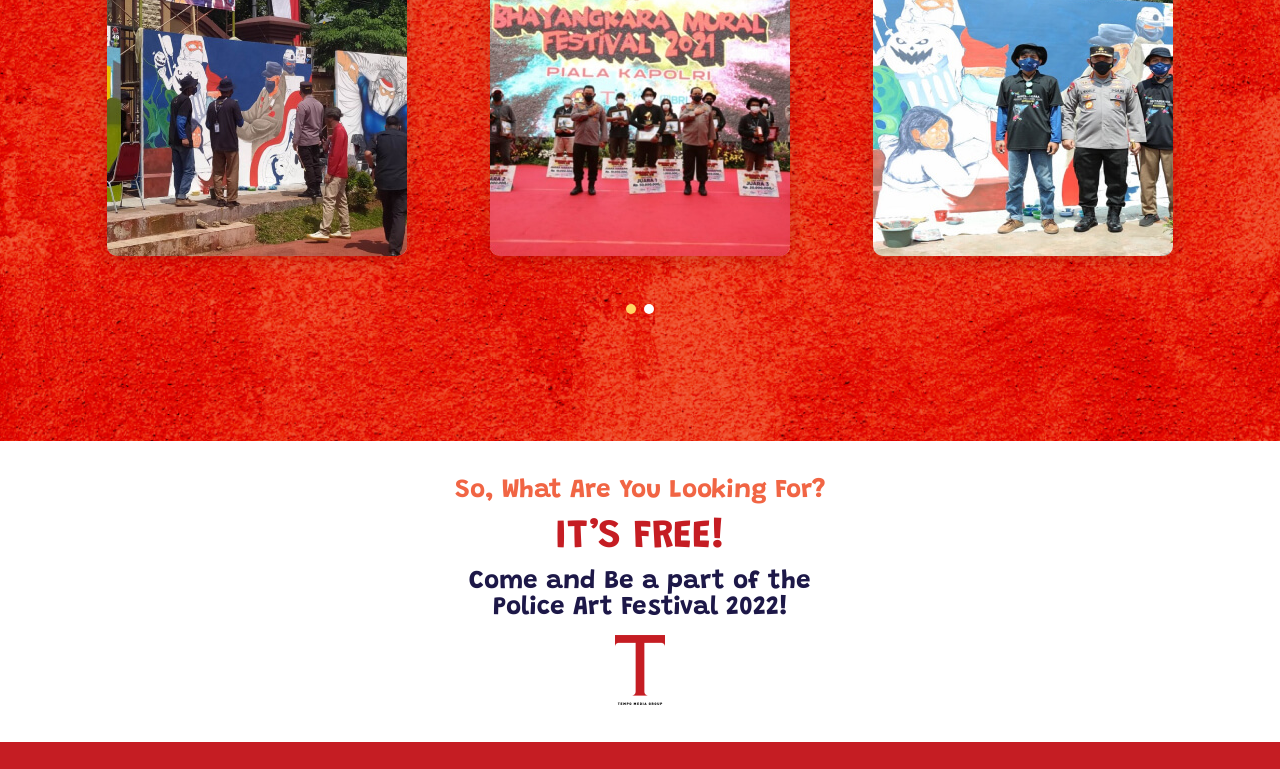
==== commit 8132516d: "update urutan" ====
--- a/index.html
+++ b/index.html
@@ -312,16 +312,16 @@
                         <div class="btn-regis__2">POLDA</div>
                     </div>
                 </a>
+                <a href="https://bit.ly/PAF2022-Difabel" target="_blank">
+                    <div class="btn-regis" data-aos="fade-up" data-aos-delay="900">
+                        <div class="btn-regis__1">DAFTAR</div>
+                        <div class="btn-regis__2">Disabilitas</div>
+                    </div>
+                </a>
                 <a href="https://bit.ly/PAF2022-Seniman" target="_blank">
                     <div class="btn-regis" data-aos="fade-up" data-aos-delay="700">
                         <div class="btn-regis__1">DAFTAR</div>
                         <div class="btn-regis__2">Seniman Jalanan</div>
-                    </div>
-                </a>
-                <a href="https://bit.ly/PAF2022-Difabel" target="_blank">
-                    <div class="btn-regis" data-aos="fade-up" data-aos-delay="900">
-                        <div class="btn-regis__1">DAFTAR</div>
-                        <div class="btn-regis__2">Disabilitas</div>
                     </div>
                 </a>
             </div>
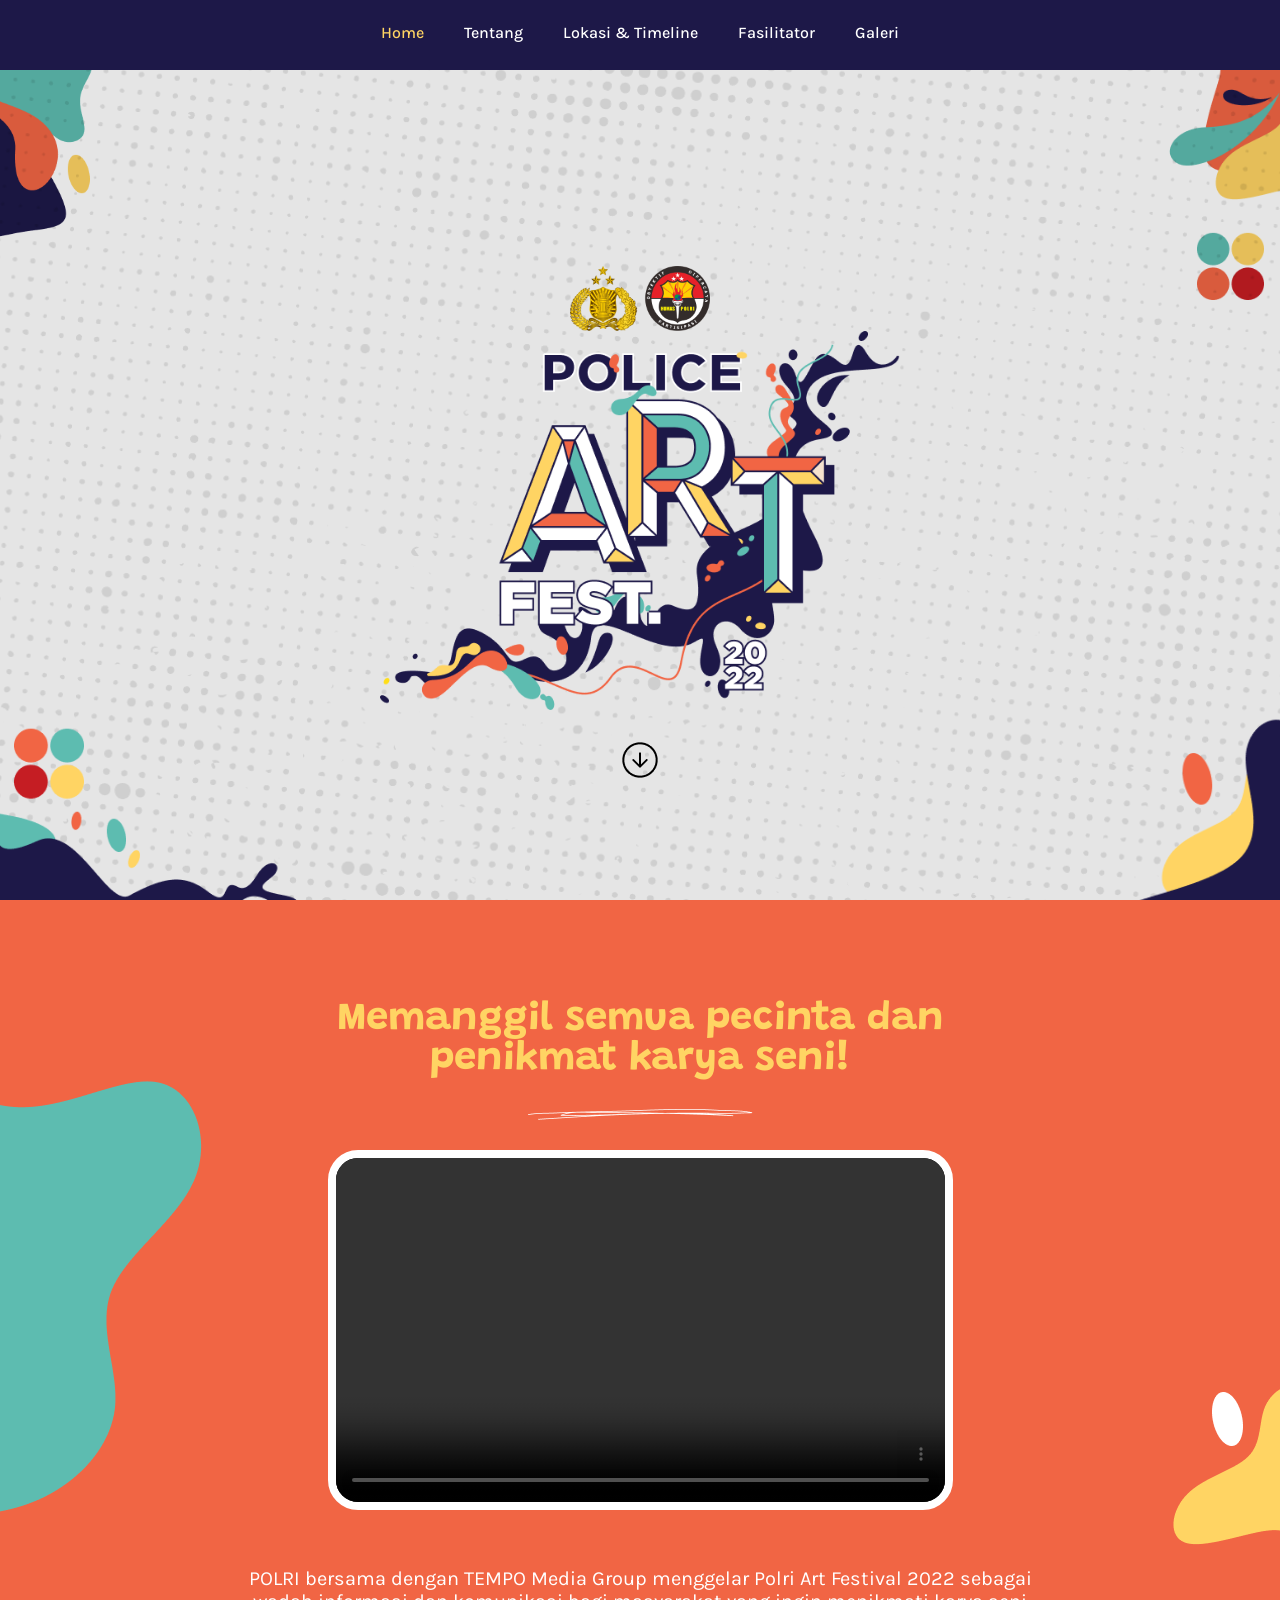
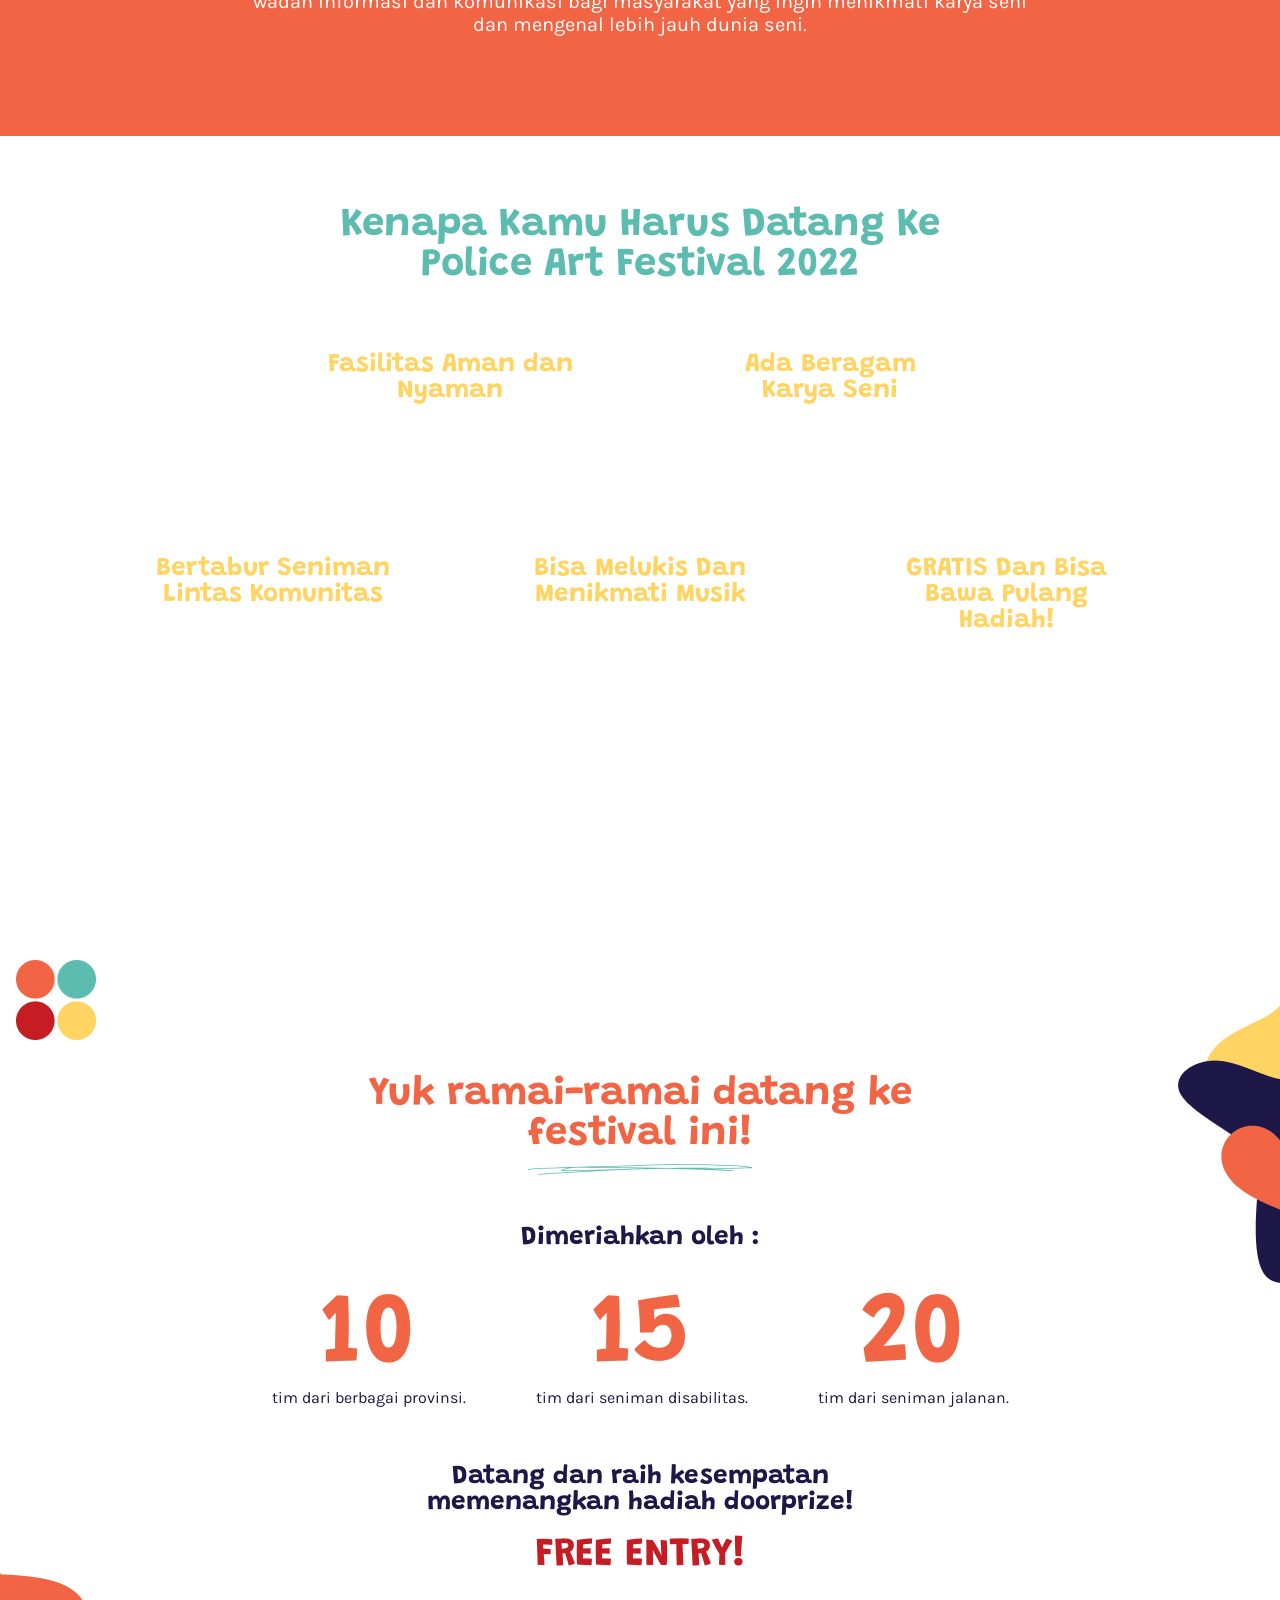
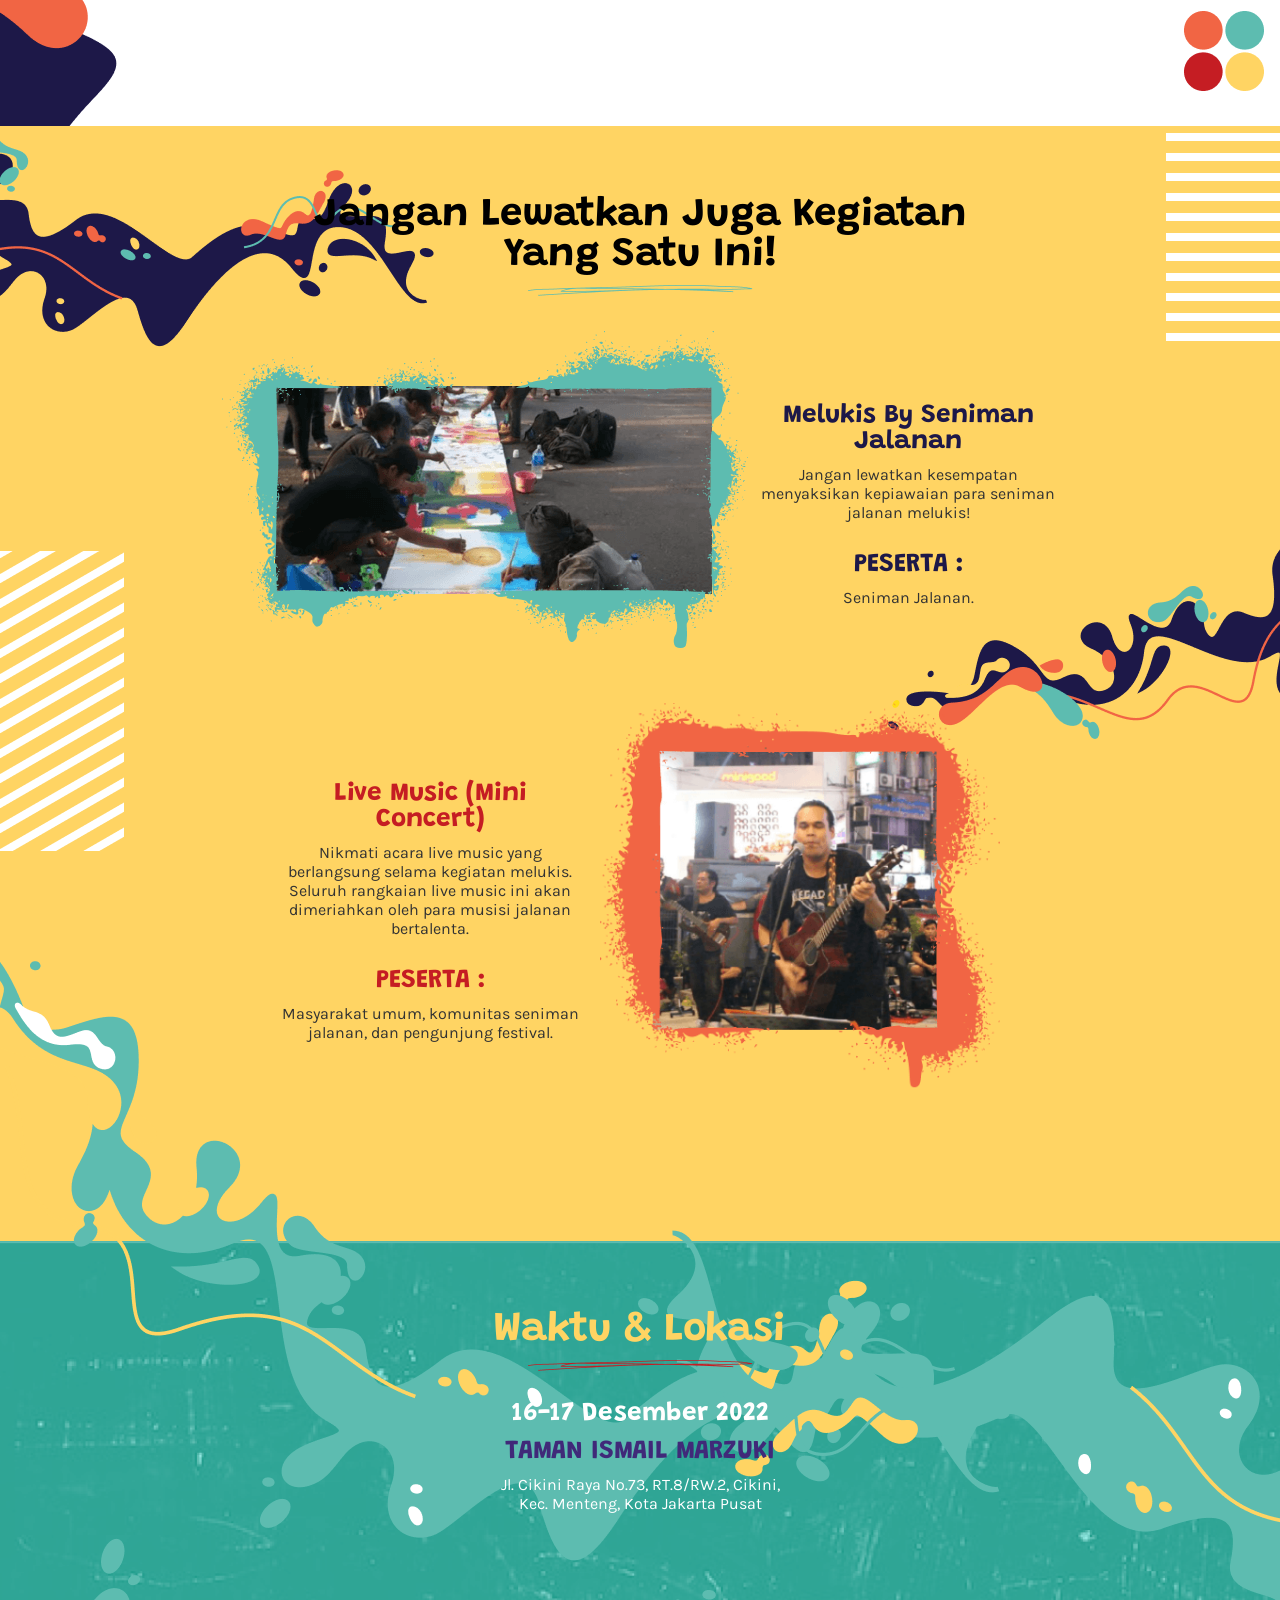
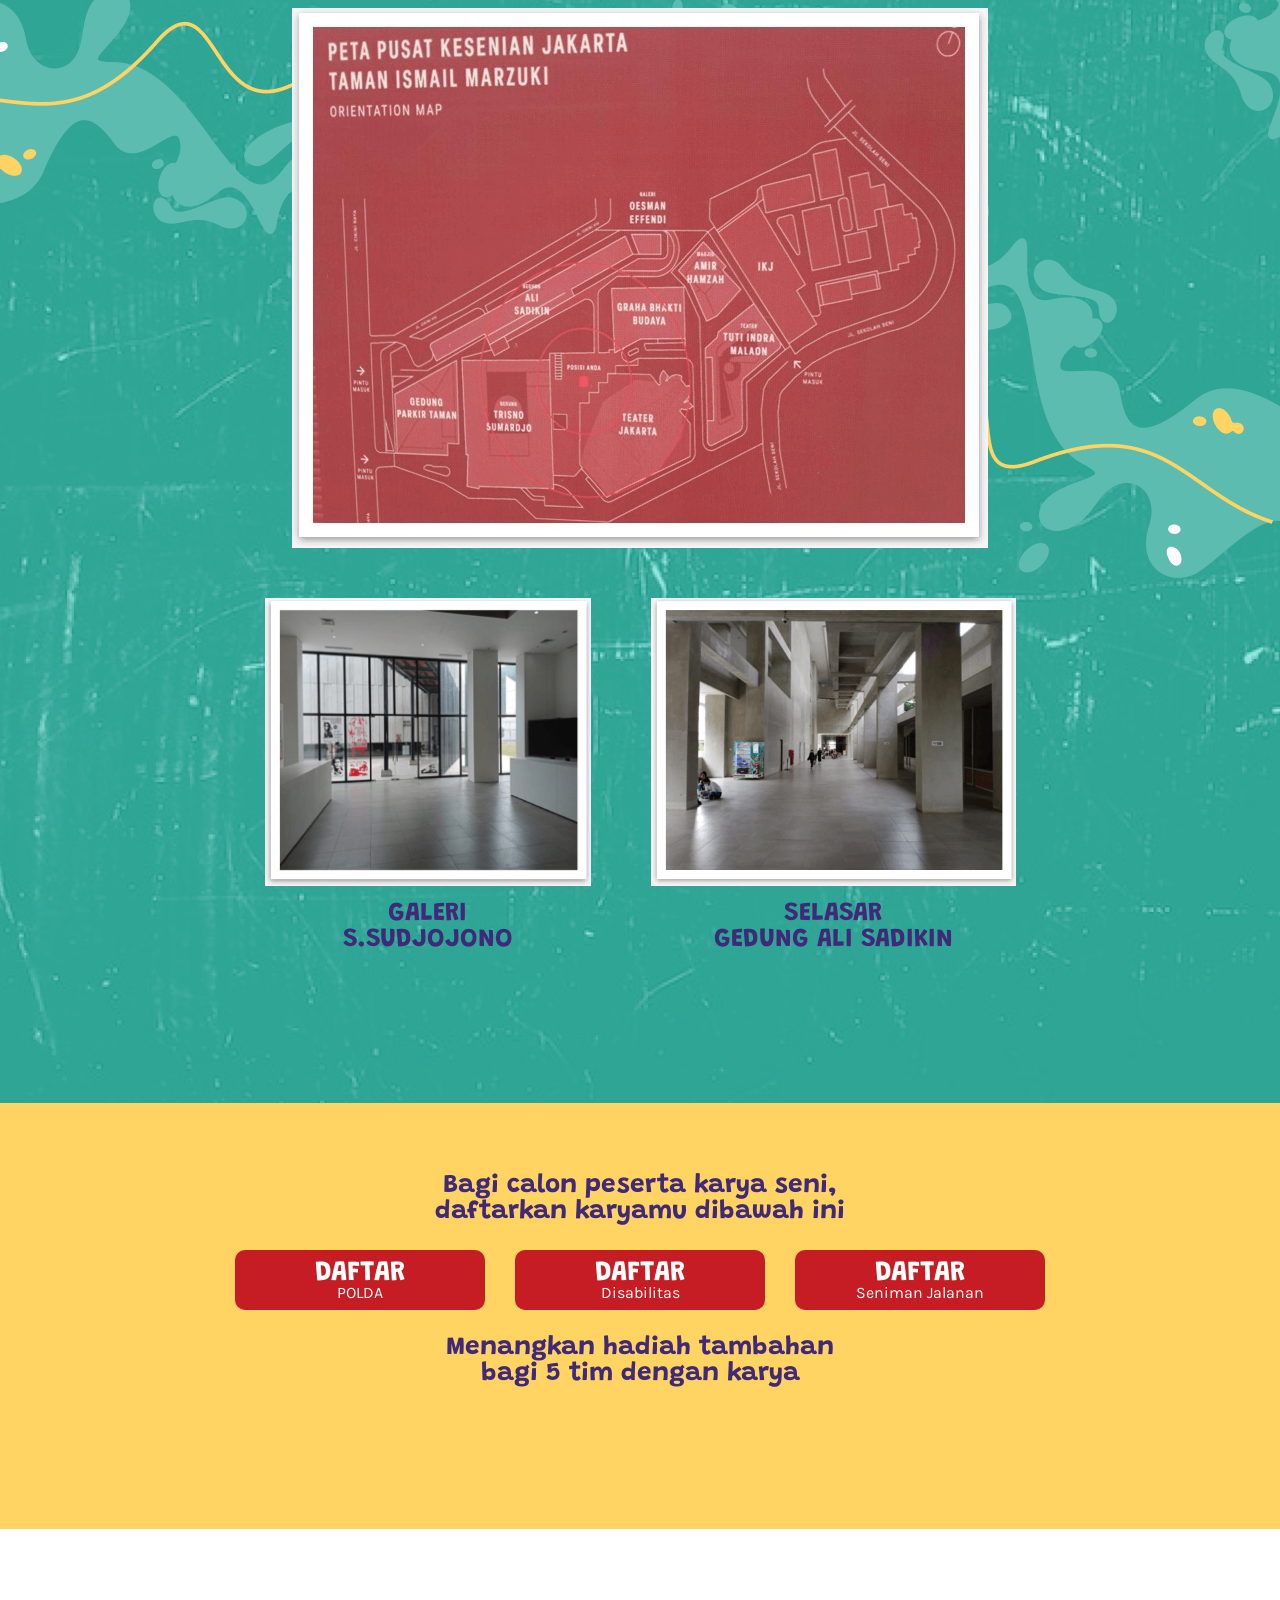
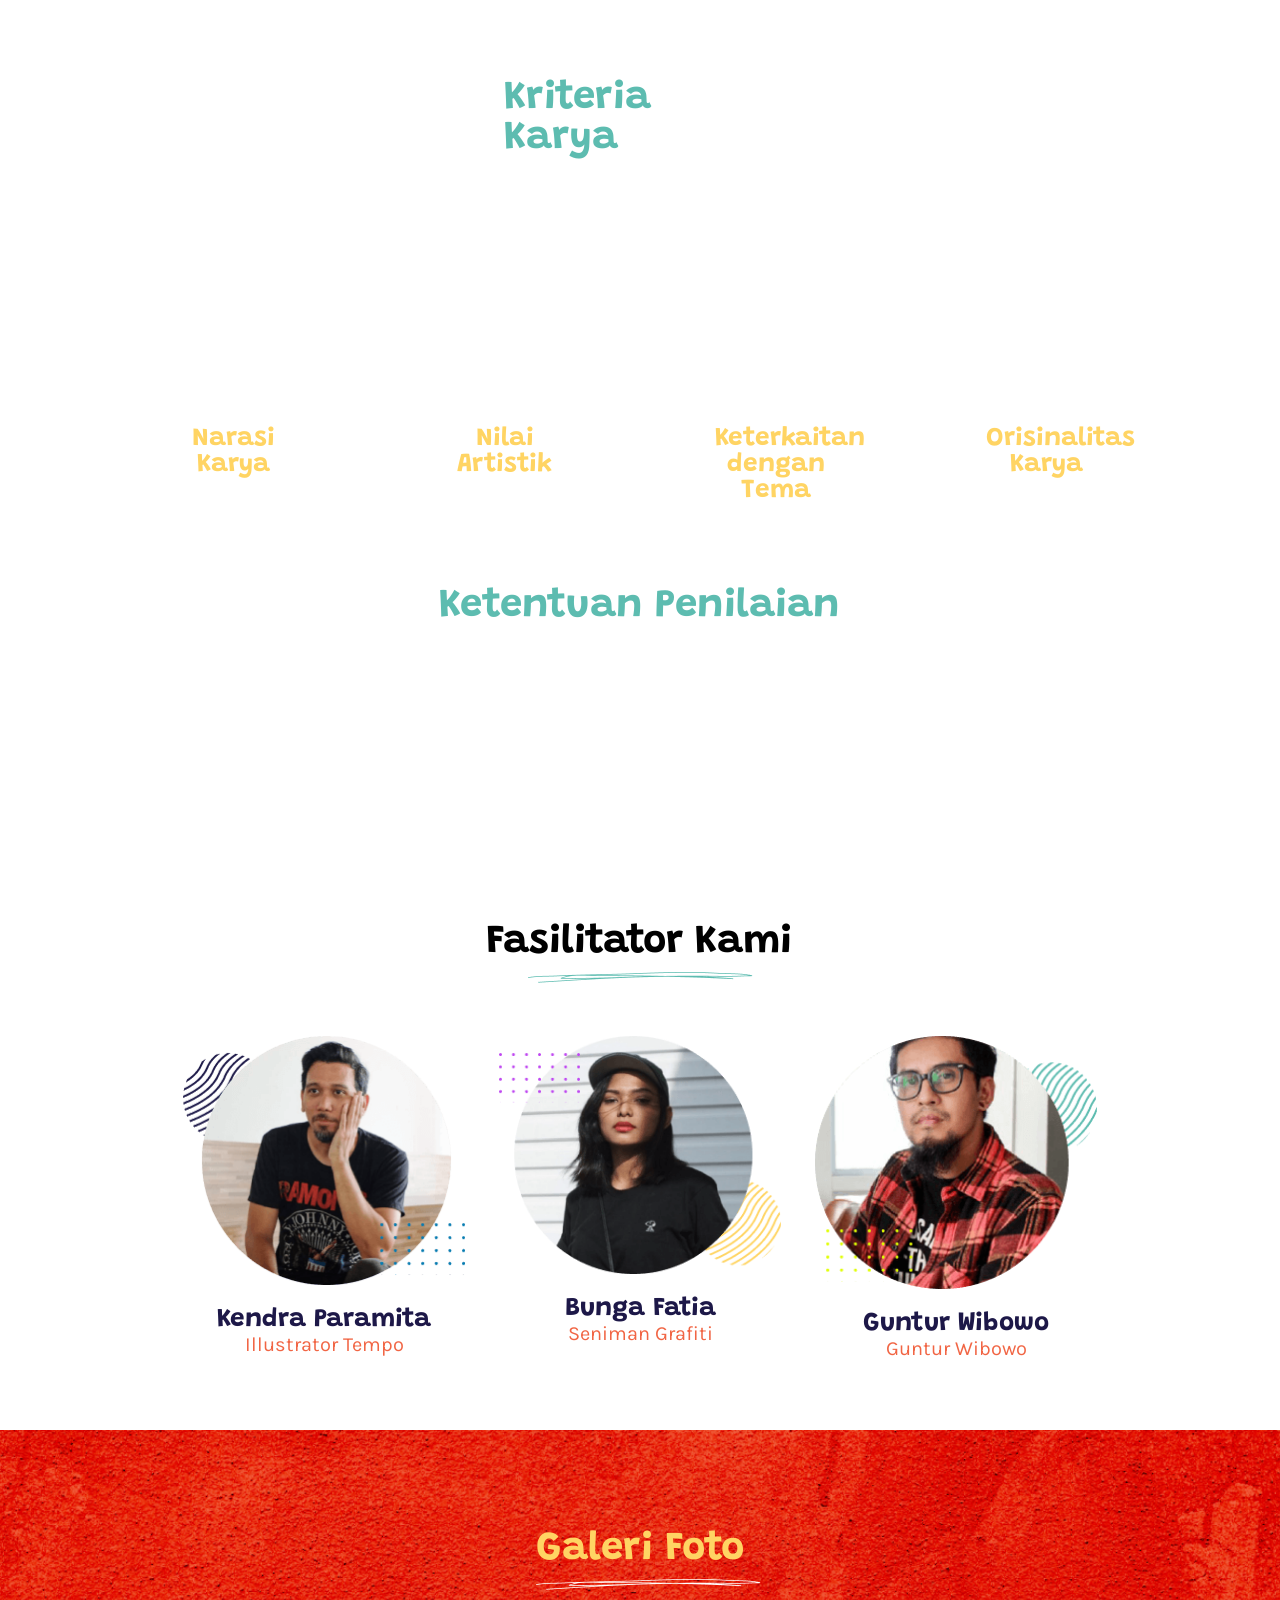
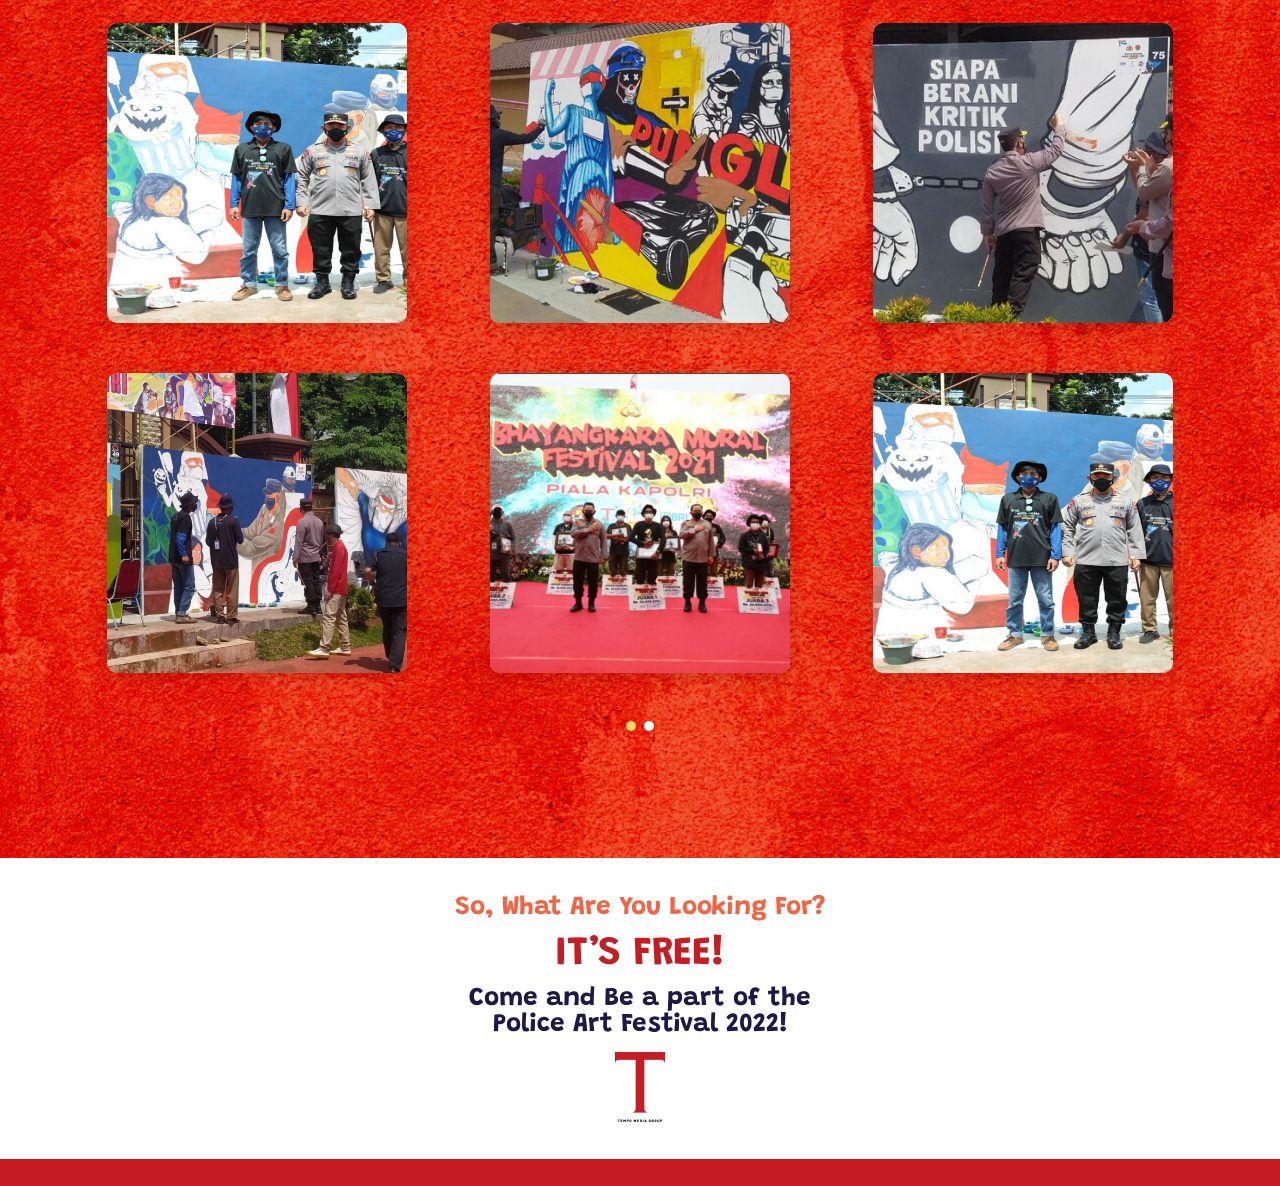
==== commit 3103f5c3: "update video" ====
--- a/index.html
+++ b/index.html
@@ -116,8 +116,11 @@
                 <img class="line-title1" src="images/line-title1.png" alt="">
             </div>
             <div class="about__video" data-aos="fade-up" data-aos-delay="500">
-                <div id="player">
-                </div>
+                <!-- <div id="player">
+                </div> -->
+                <video width="320" height="240" autoplay loop muted playsinline controls>
+                    <source src="images/video.mp4" type="video/mp4" />
+                  </video>
             </div>
             <div class="about__text" data-aos="fade-up" data-aos-delay="700">
                 <p>
--- a/css/style.css
+++ b/css/style.css
@@ -883,6 +883,14 @@
     border: 8px solid #ffffff;
 }
 
+.about__video video {
+    width: 625px;
+    height: 360px;
+    border-radius: 30px;
+    border: 8px solid #ffffff;
+    background: #000;
+}
+
 .pb3 {
     margin-bottom: 30px;
 }
@@ -5047,6 +5055,12 @@
         border-radius: 19px;
         border: 7px solid #ffffff;
     }
+    .about__video video {
+        width: 100%;
+        height: 190px;
+        border-radius: 19px;
+        border: 7px solid #ffffff;
+    }
     .about__text p {
         padding: 0px 0px;
         font-size: 16px;
